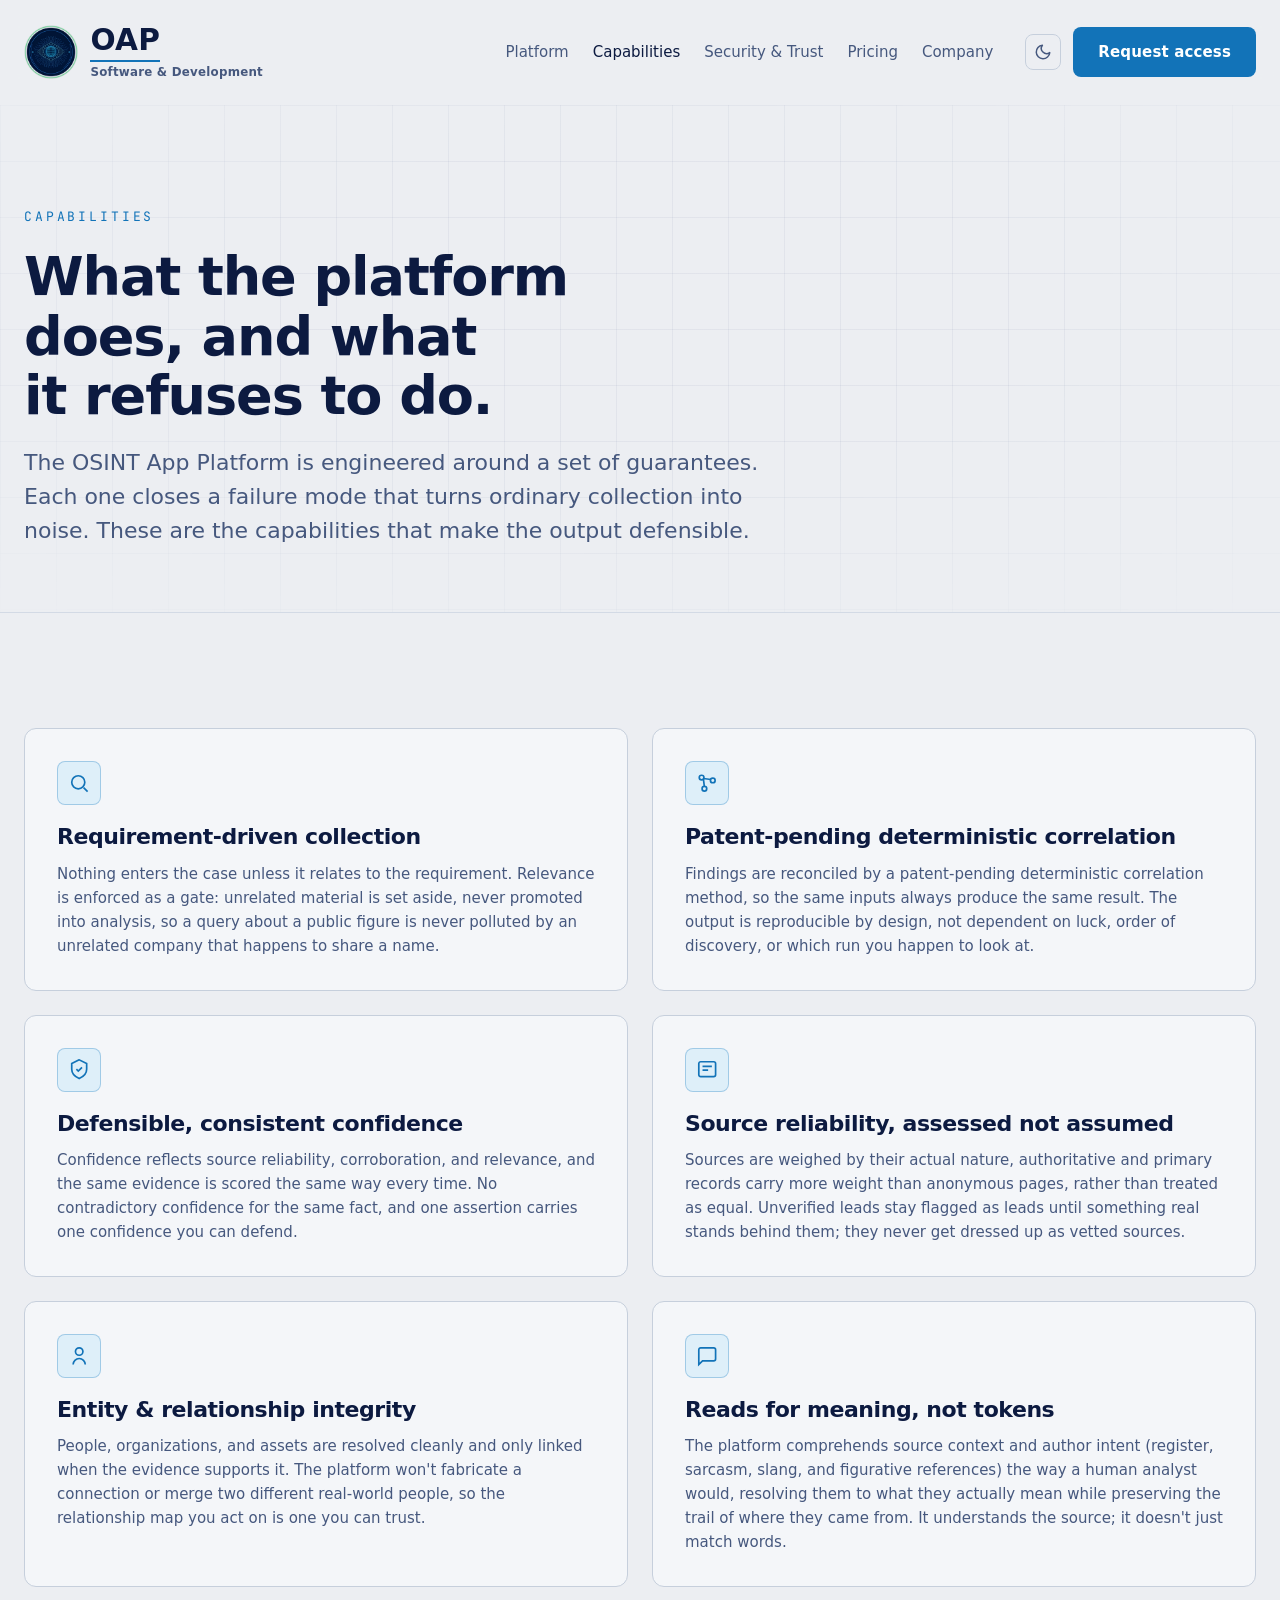
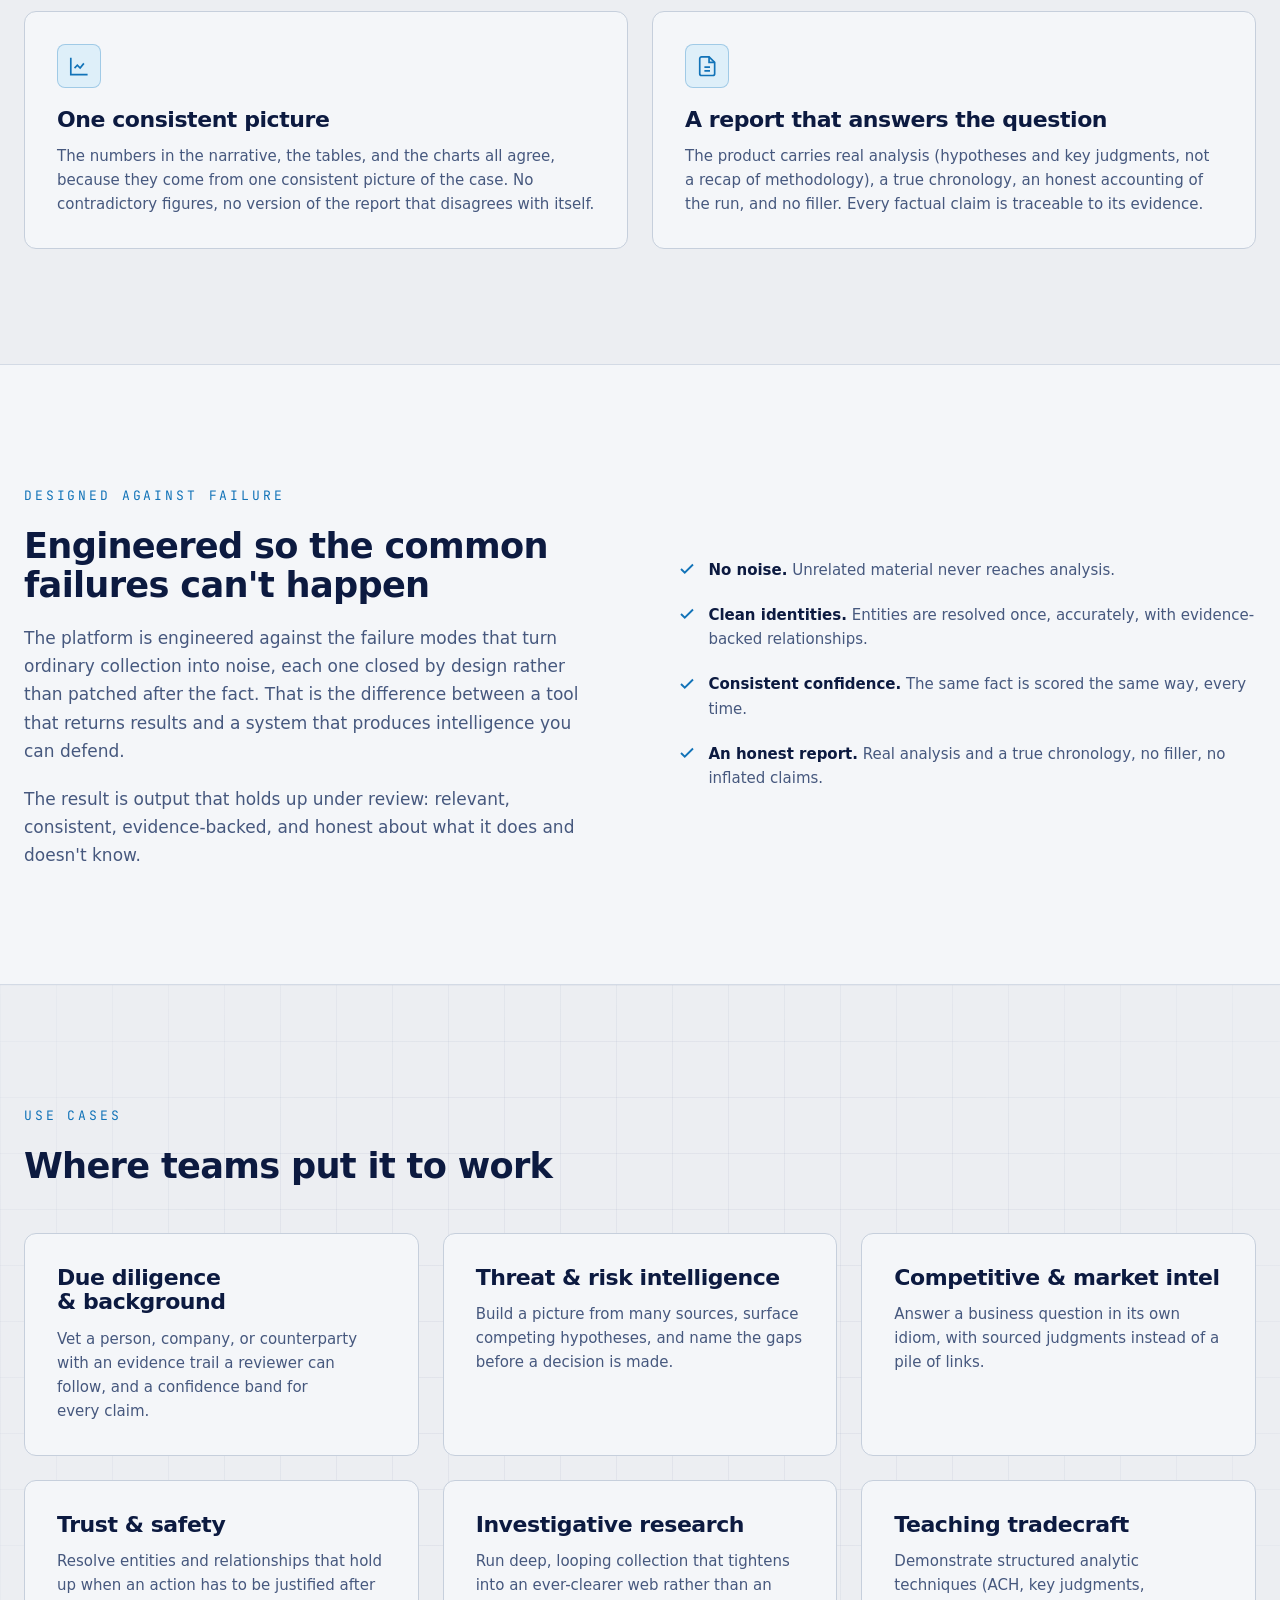
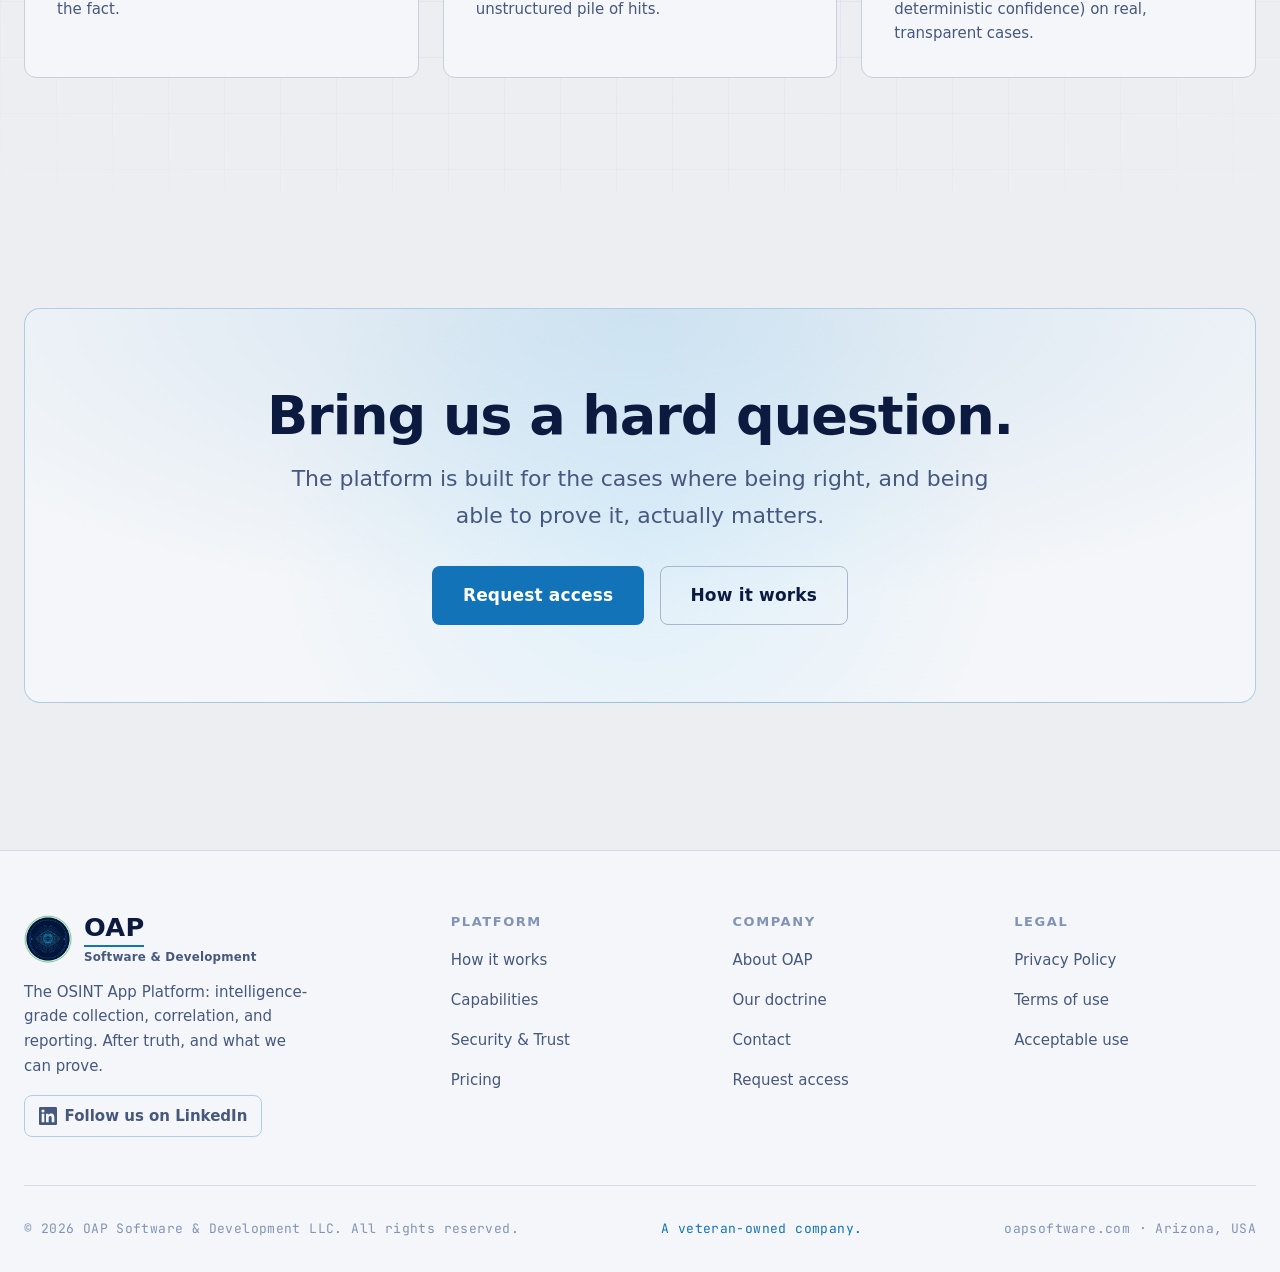
==== capabilities.html @ 19dcb727 "feat: release-updates email waitlist on homepage + LinkedIn footer link - Homepage 'Get release upda" ====
<!DOCTYPE html>
<html lang="en" data-theme="dark">
<head>
 <script>(function(){try{var t=localStorage.getItem('oap.theme');if(t!=='light'&&t!=='dark'){t=(window.matchMedia&&window.matchMedia('(prefers-color-scheme: light)').matches)?'light':'dark';}document.documentElement.setAttribute('data-theme',t);}catch(e){}})();</script>
 <meta charset="UTF-8" />
 <meta name="viewport" content="width=device-width, initial-scale=1.0" />
 <title>Capabilities | OAP Software & Development</title>
 <meta name="description" content="The OSINT App Platform's guarantees: requirement-driven collection, deterministic correlation and confidence, entity and relationship integrity, source comprehension, and an auditable report." />
 <meta property="og:title" content="Capabilities | OAP Software & Development" />
 <meta property="og:description" content="The OSINT App Platform's guarantees: requirement-driven collection, deterministic correlation and confidence, entity and relationship integrity, source comprehension, and an auditable report." />
 <link rel="preconnect" href="https://api.fontshare.com" />
 <link rel="preconnect" href="https://fonts.googleapis.com" />
 <link rel="preconnect" href="https://fonts.gstatic.com" crossorigin />
 <link href="https://api.fontshare.com/v2/css?f[]=cabinet-grotesk@500,700,800&f[]=satoshi@400,500,700&f[]=general-sans@500,600&display=swap" rel="stylesheet" />
 <link href="https://fonts.googleapis.com/css2?family=JetBrains+Mono:wght@400;500&display=swap" rel="stylesheet" />
 <meta property="og:image" content="assets/brand/oap-avatar.png" />
 <link rel="stylesheet" href="css/style.css" />
 <link rel="icon" href="favicon.ico" sizes="any" />
 <link rel="icon" type="image/png" sizes="32x32" href="assets/brand/favicon-32.png" />
 <link rel="icon" type="image/png" sizes="16x16" href="assets/brand/favicon-16.png" />
 <link rel="apple-touch-icon" sizes="180x180" href="assets/brand/favicon-180.png" />
</head>
<body>
 <header class="header">
 <div class="container">
 <nav class="nav" aria-label="Primary">
 <a href="index.html" class="nav__brand" aria-label="OAP Software and Development home">
 <img class="brand-emblem" src="assets/brand/oap-emblem-green.png" alt="OAP" width="120" height="120" />
 <span class="brand-wordmark">
 <span class="brand-name">OAP</span>
 <span class="brand-tag">Software &amp; Development</span>
 </span>
 </a>
 <div class="nav__links" id="nav-links">
 <a href="platform.html">Platform</a>
 <a href="capabilities.html" class="is-active">Capabilities</a>
 <a href="security.html">Security &amp; Trust</a>
 <a href="pricing.html">Pricing</a>
 <a href="company.html">Company</a>
 <a href="contact.html" class="btn btn--primary nav__cta-mobile" style="margin-top:1rem;">Request access</a>
 </div>
 <div class="nav__actions">
 <button class="theme-toggle" data-theme-toggle aria-label="Switch color theme"></button>
 <a href="contact.html" class="btn btn--primary nav__cta-desktop">Request access</a>
 <button class="nav__toggle" aria-label="Toggle menu" aria-expanded="false" aria-controls="nav-links">
 <svg width="20" height="20" viewBox="0 0 24 24" fill="none" stroke="currentColor" stroke-width="2"><line x1="3" y1="6" x2="21" y2="6"/><line x1="3" y1="12" x2="21" y2="12"/><line x1="3" y1="18" x2="21" y2="18"/></svg>
 </button>
 </div>
 </nav>
 </div>
 </header>
 <main>

 <section class="page-hero grid-bg">
 <div class="container">
 <span class="eyebrow">Capabilities</span>
 <h1>What the platform does, and what it refuses to do.</h1>
 <p>The OSINT App Platform is engineered around a set of guarantees. Each one closes a failure mode that turns ordinary collection into noise. These are the capabilities that make the output defensible.</p>
 </div>
 </section>

 <section class="section">
 <div class="container">
 <div class="grid grid--2">
 <div class="card reveal"><div class="card__icon"><svg viewBox="0 0 24 24" fill="none" stroke="currentColor" stroke-width="1.8"><circle cx="11" cy="11" r="7"/><path d="m21 21-4.3-4.3"/></svg></div><h3>Requirement-driven collection</h3><p>Nothing enters the case unless it relates to the requirement. Relevance is enforced as a gate: unrelated material is set aside, never promoted into analysis, so a query about a public figure is never polluted by an unrelated company that happens to share a name.</p></div>
 <div class="card reveal"><div class="card__icon"><svg viewBox="0 0 24 24" fill="none" stroke="currentColor" stroke-width="1.8"><circle cx="6" cy="6" r="2.5"/><circle cx="18" cy="9" r="2.5"/><circle cx="9" cy="18" r="2.5"/><path d="M8 7l8 1M8 8l1 8"/></svg></div><h3>Patent-pending deterministic correlation</h3><p>Findings are reconciled by a patent-pending deterministic correlation method, so the same inputs always produce the same result. The output is reproducible by design, not dependent on luck, order of discovery, or which run you happen to look at.</p></div>
 <div class="card reveal"><div class="card__icon"><svg viewBox="0 0 24 24" fill="none" stroke="currentColor" stroke-width="1.8"><path d="M12 2 4 6v6c0 5 3.5 8 8 10 4.5-2 8-5 8-10V6z"/><path d="m9 12 2 2 4-4"/></svg></div><h3>Defensible, consistent confidence</h3><p>Confidence reflects source reliability, corroboration, and relevance, and the same evidence is scored the same way every time. No contradictory confidence for the same fact, and one assertion carries one confidence you can defend.</p></div>
 <div class="card reveal"><div class="card__icon"><svg viewBox="0 0 24 24" fill="none" stroke="currentColor" stroke-width="1.8"><rect x="3" y="4" width="18" height="16" rx="2"/><path d="M7 9h10M7 13h6"/></svg></div><h3>Source reliability, assessed not assumed</h3><p>Sources are weighed by their actual nature, authoritative and primary records carry more weight than anonymous pages, rather than treated as equal. Unverified leads stay flagged as leads until something real stands behind them; they never get dressed up as vetted sources.</p></div>
 <div class="card reveal"><div class="card__icon"><svg viewBox="0 0 24 24" fill="none" stroke="currentColor" stroke-width="1.8"><circle cx="12" cy="7" r="4"/><path d="M5.5 21a6.5 6.5 0 0 1 13 0"/></svg></div><h3>Entity &amp; relationship integrity</h3><p>People, organizations, and assets are resolved cleanly and only linked when the evidence supports it. The platform won't fabricate a connection or merge two different real-world people, so the relationship map you act on is one you can trust.</p></div>
 <div class="card reveal"><div class="card__icon"><svg viewBox="0 0 24 24" fill="none" stroke="currentColor" stroke-width="1.8"><path d="M21 15a2 2 0 0 1-2 2H7l-4 4V5a2 2 0 0 1 2-2h14a2 2 0 0 1 2 2z"/></svg></div><h3>Reads for meaning, not tokens</h3><p>The platform comprehends source context and author intent (register, sarcasm, slang, and figurative references) the way a human analyst would, resolving them to what they actually mean while preserving the trail of where they came from. It understands the source; it doesn't just match words.</p></div>
 <div class="card reveal"><div class="card__icon"><svg viewBox="0 0 24 24" fill="none" stroke="currentColor" stroke-width="1.8"><path d="M3 3v18h18"/><path d="m7 14 3-3 3 3 4-5"/></svg></div><h3>One consistent picture</h3><p>The numbers in the narrative, the tables, and the charts all agree, because they come from one consistent picture of the case. No contradictory figures, no version of the report that disagrees with itself.</p></div>
 <div class="card reveal"><div class="card__icon"><svg viewBox="0 0 24 24" fill="none" stroke="currentColor" stroke-width="1.8"><path d="M14 2H6a2 2 0 0 0-2 2v16a2 2 0 0 0 2 2h12a2 2 0 0 0 2-2V8z"/><path d="M14 2v6h6M9 13h6M9 17h6"/></svg></div><h3>A report that answers the question</h3><p>The product carries real analysis (hypotheses and key judgments, not a recap of methodology), a true chronology, an honest accounting of the run, and no filler. Every factual claim is traceable to its evidence.</p></div>
 </div>
 </div>
 </section>

 <section class="section" style="background:var(--color-surface); border-block:1px solid var(--color-divider);">
 <div class="container">
 <div class="split">
 <div class="reveal">
 <span class="eyebrow">Designed against failure</span>
 <h2 class="section-title">Engineered so the common failures can't happen</h2>
 <p class="muted" style="margin-bottom:var(--space-5);">The platform is engineered against the failure modes that turn ordinary collection into noise, each one closed by design rather than patched after the fact. That is the difference between a tool that returns results and a system that produces intelligence you can defend.</p>
 <p class="muted">The result is output that holds up under review: relevant, consistent, evidence-backed, and honest about what it does and doesn't know.</p>
 </div>
 <div class="split__media reveal">
 <ul class="feature-list" style="gap:var(--space-5);">
 <li><svg class="ck" width="18" height="18" viewBox="0 0 24 24" fill="none" stroke="currentColor" stroke-width="2.5"><path d="M20 6 9 17l-5-5"/></svg><span><strong>No noise.</strong> Unrelated material never reaches analysis.</span></li>
 <li><svg class="ck" width="18" height="18" viewBox="0 0 24 24" fill="none" stroke="currentColor" stroke-width="2.5"><path d="M20 6 9 17l-5-5"/></svg><span><strong>Clean identities.</strong> Entities are resolved once, accurately, with evidence-backed relationships.</span></li>
 <li><svg class="ck" width="18" height="18" viewBox="0 0 24 24" fill="none" stroke="currentColor" stroke-width="2.5"><path d="M20 6 9 17l-5-5"/></svg><span><strong>Consistent confidence.</strong> The same fact is scored the same way, every time.</span></li>
 <li><svg class="ck" width="18" height="18" viewBox="0 0 24 24" fill="none" stroke="currentColor" stroke-width="2.5"><path d="M20 6 9 17l-5-5"/></svg><span><strong>An honest report.</strong> Real analysis and a true chronology, no filler, no inflated claims.</span></li>
 </ul>
 </div>
 </div>
 </div>
 </section>

 <section class="section grid-bg">
 <div class="container">
 <div style="max-width:50ch; margin-bottom:var(--space-12);">
 <span class="eyebrow">Use cases</span>
 <h2 class="section-title">Where teams put it to work</h2>
 </div>
 <div class="grid grid--3">
 <div class="card reveal"><h3>Due diligence &amp; background</h3><p>Vet a person, company, or counterparty with an evidence trail a reviewer can follow, and a confidence band for every claim.</p></div>
 <div class="card reveal"><h3>Threat &amp; risk intelligence</h3><p>Build a picture from many sources, surface competing hypotheses, and name the gaps before a decision is made.</p></div>
 <div class="card reveal"><h3>Competitive &amp; market intel</h3><p>Answer a business question in its own idiom, with sourced judgments instead of a pile of links.</p></div>
 <div class="card reveal"><h3>Trust &amp; safety</h3><p>Resolve entities and relationships that hold up when an action has to be justified after the fact.</p></div>
 <div class="card reveal"><h3>Investigative research</h3><p>Run deep, looping collection that tightens into an ever-clearer web rather than an unstructured pile of hits.</p></div>
 <div class="card reveal"><h3>Teaching tradecraft</h3><p>Demonstrate structured analytic techniques (ACH, key judgments, deterministic confidence) on real, transparent cases.</p></div>
 </div>
 </div>
 </section>

 <section class="section">
 <div class="container">
 <div class="cta-band reveal">
 <h2>Bring us a hard question.</h2>
 <p>The platform is built for the cases where being right, and being able to prove it, actually matters.</p>
 <div class="hero__actions"><a href="contact.html" class="btn btn--primary btn--lg">Request access</a><a href="platform.html" class="btn btn--ghost btn--lg">How it works</a></div>
 </div>
 </div>
 </section>

 </main>
 <footer class="footer">
 <div class="container">
 <div class="footer__grid">
 <div class="footer__brand">
 <a href="index.html" class="nav__brand">
 <img class="brand-emblem" src="assets/brand/oap-emblem-green.png" alt="OAP" width="120" height="120" />
 <span class="brand-wordmark">
 <span class="brand-name">OAP</span>
 <span class="brand-tag">Software &amp; Development</span>
 </span>
 </a>
 <p>The OSINT App Platform: intelligence-grade collection, correlation, and reporting. After truth, and what we can prove.</p>
 <a class="footer__social" href="https://www.linkedin.com/company/oapsoftware/" target="_blank" rel="noopener" aria-label="Follow OAP Software & Development on LinkedIn"><svg width="18" height="18" viewBox="0 0 24 24" fill="currentColor" aria-hidden="true"><path d="M20.45 20.45h-3.56v-5.57c0-1.33-.02-3.04-1.85-3.04-1.85 0-2.13 1.45-2.13 2.94v5.67H9.35V9h3.42v1.56h.05c.48-.9 1.64-1.85 3.37-1.85 3.6 0 4.27 2.37 4.27 5.45v6.29zM5.34 7.43a2.06 2.06 0 1 1 0-4.13 2.06 2.06 0 0 1 0 4.13zM7.12 20.45H3.55V9h3.57v11.45zM22.22 0H1.77C.79 0 0 .77 0 1.73v20.54C0 23.23.79 24 1.77 24h20.45c.98 0 1.78-.77 1.78-1.73V1.73C24 .77 23.2 0 22.22 0z"/></svg><span>Follow us on LinkedIn</span></a>
 </div>
 <div><h4>Platform</h4><ul role="list"><li><a href="platform.html">How it works</a></li><li><a href="capabilities.html">Capabilities</a></li><li><a href="security.html">Security &amp; Trust</a></li><li><a href="pricing.html">Pricing</a></li></ul></div>
 <div><h4>Company</h4><ul role="list"><li><a href="company.html">About OAP</a></li><li><a href="company.html#doctrine">Our doctrine</a></li><li><a href="contact.html">Contact</a></li><li><a href="contact.html">Request access</a></li></ul></div>
 <div><h4>Legal</h4><ul role="list"><li><a href="privacy.html">Privacy Policy</a></li><li><a href="terms.html">Terms of use</a></li><li><a href="legal.html#acceptable-use">Acceptable use</a></li></ul></div>
 </div>
 <div class="footer__bottom">
 <span>© 2026 OAP Software &amp; Development LLC. All rights reserved.</span>
 <span style="color:var(--color-primary);">A veteran-owned company.</span>
 <span>oapsoftware.com · Arizona, USA</span>
 </div>
 </div>
 </footer>

 <script src="js/main.js"></script>
</body>
</html>
---- css/style.css ----
/* ============================================================
   OAP Software & Development LLC, Design System
   Intelligence-grade: deep navy #0C1A40, cyan accent #5AC8FF
   ============================================================ */

/* ---------- Type scale ---------- */
:root {
  --text-xs: clamp(0.75rem, 0.7rem + 0.25vw, 0.8125rem);
  --text-sm: clamp(0.875rem, 0.82rem + 0.25vw, 0.9375rem);
  --text-base: clamp(1rem, 0.96rem + 0.2vw, 1.0625rem);
  --text-lg: clamp(1.125rem, 1rem + 0.6vw, 1.375rem);
  --text-xl: clamp(1.5rem, 1.2rem + 1.25vw, 2.25rem);
  --text-2xl: clamp(2rem, 1.3rem + 2.6vw, 3.5rem);
  --text-3xl: clamp(2.5rem, 1.2rem + 4vw, 4.75rem);

  /* Spacing */
  --space-1: 0.25rem; --space-2: 0.5rem; --space-3: 0.75rem;
  --space-4: 1rem; --space-5: 1.25rem; --space-6: 1.5rem;
  --space-8: 2rem; --space-10: 2.5rem; --space-12: 3rem;
  --space-16: 4rem; --space-20: 5rem; --space-24: 6rem; --space-32: 8rem;

  --radius-sm: 0.375rem; --radius-md: 0.5rem; --radius-lg: 0.75rem;
  --radius-xl: 1rem; --radius-full: 9999px;

  --transition-interactive: 200ms cubic-bezier(0.16, 1, 0.3, 1);

  --content-narrow: 680px;
  --content-default: 1040px;
  --content-wide: 1280px;

  --font-display: 'Cabinet Grotesk', 'General Sans', system-ui, sans-serif;
  --font-body: 'Satoshi', 'Inter', system-ui, sans-serif;
  --font-mono: 'JetBrains Mono', ui-monospace, monospace;
}

/* ---------- Dark (default for an intelligence product) ---------- */
/* OAP brand: accent #5AC8FF (electric cyan), deep navy #0C1A40 */
:root,
[data-theme='dark'] {
  --color-bg: #0a142e;
  --color-surface: #0c1a40;
  --color-surface-2: #102350;
  --color-surface-offset: #14285c;
  --color-divider: #1c3266;
  --color-border: #243d72;
  --color-border-strong: #34518f;

  --color-text: #eaf1fb;
  --color-text-muted: #9db0d0;
  --color-text-faint: #607299;
  --color-text-inverse: #0a142e;

  --color-primary: #5ac8ff;          /* electric cyan (brand) */
  --color-primary-hover: #84d8ff;
  --color-primary-active: #36a8e6;
  --color-primary-soft: rgba(90, 200, 255, 0.13);
  --color-primary-border: rgba(90, 200, 255, 0.38);

  --color-accent-2: #4a9eff;         /* signal blue, data-viz */
  --color-success: #4ade80;
  --color-warning: #f5a623;

  --shadow-sm: 0 1px 2px rgba(0,0,0,0.45);
  --shadow-md: 0 8px 24px rgba(2,8,24,0.5);
  --shadow-lg: 0 24px 60px rgba(2,8,24,0.6);
  --shadow-glow: 0 0 0 1px var(--color-primary-border), 0 0 40px rgba(90,200,255,0.14);

  --grid-line: rgba(120, 160, 220, 0.06);
}

/* ---------- Light mode ---------- */
/* On light surfaces the bright cyan is reserved for fills/glows; a deeper
   ocean-blue primary carries text/links so contrast stays accessible (AA). */
[data-theme='light'] {
  /* Soft light-grey palette (no harsh pure white). Page sits on a calm grey;
     cards/surfaces are a touch lighter so they still read as raised. */
  --color-bg: #eceef2;
  --color-surface: #f4f6f9;
  --color-surface-2: #e6eaf0;
  --color-surface-offset: #dfe4ec;
  --color-divider: #d3dae5;
  --color-border: #c6cfdc;
  --color-border-strong: #aab6c9;

  --color-text: #0c1a40;
  --color-text-muted: #46587e;
  --color-text-faint: #8294b5;
  --color-text-inverse: #ffffff;

  --color-primary: #1273b8;          /* accessible deep cyan-blue for text/CTA */
  --color-primary-hover: #0e5e98;
  --color-primary-active: #0b4d7e;
  --color-primary-soft: rgba(90, 200, 255, 0.14);
  --color-primary-border: rgba(18, 115, 184, 0.30);

  --color-accent-2: #1f6fd6;
  --color-success: #1f9d54;
  --color-warning: #c47710;

  --shadow-sm: 0 1px 2px rgba(12,26,64,0.06);
  --shadow-md: 0 8px 24px rgba(12,26,64,0.10);
  --shadow-lg: 0 24px 60px rgba(12,26,64,0.14);
  --shadow-glow: 0 0 0 1px var(--color-primary-border), 0 0 30px rgba(90,200,255,0.18);

  --grid-line: rgba(20, 50, 110, 0.05);
}

/* ============================================================
   Base
   ============================================================ */
*, *::before, *::after { box-sizing: border-box; margin: 0; padding: 0; }

html {
  -webkit-font-smoothing: antialiased;
  -moz-osx-font-smoothing: grayscale;
  text-rendering: optimizeLegibility;
  scroll-behavior: smooth;
  scroll-padding-top: 7.5rem;
}

body {
  min-height: 100dvh;
  line-height: 1.65;
  font-family: var(--font-body);
  font-size: var(--text-base);
  color: var(--color-text);
  background-color: var(--color-bg);
  overflow-x: hidden;
}

img, picture, video, svg { display: block; max-width: 100%; height: auto; }
ul[role='list'], ol[role='list'] { list-style: none; }
input, button, textarea, select { font: inherit; color: inherit; }

h1, h2, h3, h4, h5, h6 {
  font-family: var(--font-display);
  text-wrap: balance;
  line-height: 1.1;
  letter-spacing: -0.02em;
  font-weight: 700;
}
p { text-wrap: pretty; }

a { color: inherit; text-decoration: none; }

::selection { background: var(--color-primary-soft); color: var(--color-primary-hover); }

:focus-visible {
  outline: 2px solid var(--color-primary);
  outline-offset: 3px;
  border-radius: var(--radius-sm);
}

button { cursor: pointer; background: none; border: none; }
table { border-collapse: collapse; width: 100%; }

a, button, [role='button'], input, textarea, select {
  transition: color var(--transition-interactive),
              background var(--transition-interactive),
              border-color var(--transition-interactive),
              box-shadow var(--transition-interactive),
              transform var(--transition-interactive);
}

@media (prefers-reduced-motion: reduce) {
  *, *::before, *::after {
    animation-duration: 0.01ms !important;
    transition-duration: 0.01ms !important;
    scroll-behavior: auto !important;
  }
}

.sr-only {
  position: absolute; width: 1px; height: 1px; padding: 0; margin: -1px;
  overflow: hidden; clip: rect(0,0,0,0); white-space: nowrap; border-width: 0;
}

/* ============================================================
   Layout primitives
   ============================================================ */
.container { width: 100%; max-width: var(--content-wide); margin-inline: auto; padding-inline: var(--space-6); }
.container--default { max-width: var(--content-default); }
.container--narrow { max-width: var(--content-narrow); }

.section { padding-block: clamp(var(--space-16), 9vw, var(--space-32)); position: relative; }
.section--tight { padding-block: clamp(var(--space-12), 6vw, var(--space-20)); }

.eyebrow {
  font-family: var(--font-mono);
  font-size: var(--text-xs);
  letter-spacing: 0.22em;
  text-transform: uppercase;
  color: var(--color-primary);
  display: inline-flex;
  align-items: center;
  gap: var(--space-2);
  margin-bottom: var(--space-5);
}
/* (removed the leading accent line before eyebrow labels per request) */

.section-title { font-size: var(--text-xl); margin-bottom: var(--space-5); max-width: 22ch; }
.section-lead { font-size: var(--text-lg); color: var(--color-text-muted); max-width: 60ch; font-family: var(--font-body); font-weight: 400; line-height: 1.55; }

.lead { font-size: var(--text-lg); color: var(--color-text-muted); line-height: 1.6; }
.muted { color: var(--color-text-muted); }

/* ---------- Buttons ---------- */
.btn {
  display: inline-flex; align-items: center; justify-content: center; gap: var(--space-2);
  font-family: var(--font-body); font-size: var(--text-sm); font-weight: 600;
  padding: 0.75rem 1.5rem; border-radius: var(--radius-md);
  border: 1px solid transparent; white-space: nowrap; letter-spacing: 0.01em;
}
.btn svg { width: 1.05em; height: 1.05em; }
.btn--primary { background: var(--color-primary); color: var(--color-text-inverse); }
.btn--primary:hover { background: var(--color-primary-hover); transform: translateY(-1px); box-shadow: 0 6px 20px rgba(47,212,200,0.25); }
.btn--ghost { background: transparent; color: var(--color-text); border-color: var(--color-border-strong); }
.btn--ghost:hover { border-color: var(--color-primary); color: var(--color-primary); }
.btn--lg { padding: 0.9rem 1.85rem; font-size: var(--text-base); }

/* ---------- Tags / chips ---------- */
.chip {
  display: inline-flex; align-items: center; gap: var(--space-2);
  font-family: var(--font-mono); font-size: var(--text-xs); letter-spacing: 0.04em;
  padding: 0.3rem 0.7rem; border-radius: var(--radius-full);
  background: var(--color-primary-soft); color: var(--color-primary);
  border: 1px solid var(--color-primary-border);
}

/* ============================================================
   Header / Nav
   ============================================================ */
.header {
  position: sticky; top: 0; z-index: 100;
  background: color-mix(in srgb, var(--color-bg) 82%, transparent);
  backdrop-filter: blur(14px); -webkit-backdrop-filter: blur(14px);
  border-bottom: 1px solid transparent;
  transition: border-color var(--transition-interactive), background var(--transition-interactive);
}
.header--scrolled { border-bottom-color: var(--color-divider); }
.nav { display: flex; align-items: center; gap: var(--space-8); height: 6.5rem; }
.nav__brand { display: inline-flex; align-items: center; gap: var(--space-3); }
/* Emblem-only mark (with subtle green ring) + live theme-aware wordmark */
.nav__brand .brand-emblem { height: 3.4rem; width: 3.4rem; display: block; flex-shrink: 0; }
.nav__brand .brand-wordmark { display: flex; flex-direction: column; line-height: 1; }
.nav__brand .brand-name {
  font-family: var(--font-display); font-weight: 800; font-size: 1.85rem; letter-spacing: 0.01em;
  color: var(--color-text); line-height: 1;
  padding-bottom: 0.28rem; border-bottom: 2px solid var(--color-primary); width: max-content;
}
.nav__brand .brand-tag {
  font-family: var(--font-body); font-weight: 600; font-size: 0.74rem; letter-spacing: 0.02em;
  color: var(--color-text-muted); margin-top: 0.3rem;
}
@media (max-width: 600px) {
  .nav__brand .brand-emblem { height: 2.8rem; width: 2.8rem; }
  .nav__brand .brand-name { font-size: 1.5rem; }
  .nav__brand .brand-tag { font-size: 0.68rem; }
}
.nav__links { display: flex; align-items: center; gap: var(--space-6); margin-left: auto; }
.nav__links a { font-size: var(--text-sm); color: var(--color-text-muted); font-weight: 500; }
.nav__links a:hover, .nav__links a.is-active { color: var(--color-text); }
.nav__actions { display: flex; align-items: center; gap: var(--space-3); }
.theme-toggle {
  width: 2.25rem; height: 2.25rem; display: inline-flex; align-items: center; justify-content: center;
  border-radius: var(--radius-md); border: 1px solid var(--color-border); color: var(--color-text-muted);
}
.theme-toggle:hover { color: var(--color-primary); border-color: var(--color-primary); }
.nav__toggle { display: none; width: 2.25rem; height: 2.25rem; align-items: center; justify-content: center; border-radius: var(--radius-md); border: 1px solid var(--color-border); color: var(--color-text); }
.nav__cta-mobile { display: none; } /* shown only inside mobile menu */

@media (max-width: 900px) {
  .nav__links { display: none; position: absolute; top: 6.5rem; left: 0; right: 0;
    flex-direction: column; align-items: flex-start; gap: 0; margin: 0;
    background: var(--color-surface); border-bottom: 1px solid var(--color-divider); padding: var(--space-4) var(--space-6); }
  .nav__links.is-open { display: flex; }
  .nav__links a { padding: var(--space-3) 0; width: 100%; border-bottom: 1px solid var(--color-divider); font-size: var(--text-base); }
  .nav__toggle { display: inline-flex; }
  .nav__cta-desktop { display: none; }
  .nav__cta-mobile { display: inline-flex; }
}

/* ============================================================
   Hero
   ============================================================ */
.hero { position: relative; overflow: hidden; padding-block: clamp(var(--space-20), 12vw, var(--space-32)); }
.hero__bg { position: absolute; inset: 0; z-index: 0; }
.hero__bg img { width: 100%; height: 100%; object-fit: cover; opacity: 0.85; }
.hero__bg::after { content: ''; position: absolute; inset: 0;
  background: linear-gradient(100deg, var(--color-bg) 22%, color-mix(in srgb, var(--color-bg) 55%, transparent) 55%, transparent 100%); }
[data-theme='light'] .hero__bg img { opacity: 0.16; }
[data-theme='light'] .hero__bg::after { background: linear-gradient(100deg, var(--color-bg) 30%, color-mix(in srgb, var(--color-bg) 70%, transparent) 60%, transparent 100%); }
.hero__inner { position: relative; z-index: 1; max-width: 760px; }
.hero h1 { font-size: var(--text-3xl); margin-bottom: var(--space-6); }
.hero h1 .accent { color: var(--color-primary); }
.hero__lead { font-size: var(--text-lg); color: var(--color-text-muted); max-width: 56ch; margin-bottom: var(--space-8); line-height: 1.55; }
.hero__actions { display: flex; flex-wrap: wrap; gap: var(--space-4); margin-bottom: var(--space-10); }
.hero__meta { display: flex; flex-wrap: wrap; gap: var(--space-6); font-family: var(--font-mono); font-size: var(--text-xs); color: var(--color-text-faint); letter-spacing: 0.04em; }
.hero__meta span { display: inline-flex; align-items: center; gap: var(--space-2); }
.hero__meta span::before { content: ''; width: 6px; height: 6px; border-radius: 50%; background: var(--color-primary); }

/* ============================================================
   Grid background utility
   ============================================================ */
.grid-bg { position: relative; }
.grid-bg::before {
  content: ''; position: absolute; inset: 0; z-index: 0; pointer-events: none;
  background-image: linear-gradient(var(--grid-line) 1px, transparent 1px),
                    linear-gradient(90deg, var(--grid-line) 1px, transparent 1px);
  background-size: 56px 56px;
  mask-image: radial-gradient(ellipse 80% 80% at 50% 40%, #000 40%, transparent 100%);
}
.grid-bg > * { position: relative; z-index: 1; }

/* ============================================================
   Cards
   ============================================================ */
.card {
  background: var(--color-surface); border: 1px solid var(--color-border);
  border-radius: var(--radius-lg); padding: var(--space-8);
  transition: border-color var(--transition-interactive), transform var(--transition-interactive), box-shadow var(--transition-interactive);
}
.card:hover { border-color: var(--color-border-strong); transform: translateY(-3px); box-shadow: var(--shadow-md); }
.card__icon {
  width: 2.75rem; height: 2.75rem; display: inline-flex; align-items: center; justify-content: center;
  border-radius: var(--radius-md); background: var(--color-primary-soft); color: var(--color-primary);
  border: 1px solid var(--color-primary-border); margin-bottom: var(--space-5);
}
.card__icon svg { width: 1.4rem; height: 1.4rem; }
.card h3 { font-size: var(--text-lg); margin-bottom: var(--space-3); }
.card p { color: var(--color-text-muted); font-size: var(--text-sm); line-height: 1.6; }

.grid { display: grid; gap: var(--space-6); }
.grid--2 { grid-template-columns: repeat(2, 1fr); }
.grid--3 { grid-template-columns: repeat(3, 1fr); }
.grid--4 { grid-template-columns: repeat(4, 1fr); }
@media (max-width: 980px) { .grid--3, .grid--4 { grid-template-columns: repeat(2, 1fr); } }
@media (max-width: 640px) { .grid--2, .grid--3, .grid--4 { grid-template-columns: 1fr; } }

/* ---------- Split feature ---------- */
.split { display: grid; grid-template-columns: 1fr 1fr; gap: clamp(var(--space-8), 6vw, var(--space-20)); align-items: center; }
.split--reverse .split__media { order: -1; }
@media (max-width: 860px) { .split { grid-template-columns: 1fr; } .split--reverse .split__media { order: 0; } }
.split__media img { border-radius: var(--radius-lg); border: 1px solid var(--color-border); width: 100%; }

/* ---------- Stats ---------- */
.stats { display: grid; grid-template-columns: repeat(4, 1fr); gap: var(--space-6); }
@media (max-width: 760px) { .stats { grid-template-columns: repeat(2, 1fr); } }
.stat { padding: var(--space-6) 0; border-top: 1px solid var(--color-border); }
.stat__num { font-family: var(--font-display); font-size: var(--text-xl); font-weight: 700; color: var(--color-primary); line-height: 1; margin-bottom: var(--space-2); }
.stat__label { font-size: var(--text-sm); color: var(--color-text-muted); }

/* ---------- Pipeline / steps ---------- */
.pipeline { display: grid; gap: var(--space-5); counter-reset: step; }
.step {
  display: grid; grid-template-columns: auto 1fr; gap: var(--space-6); align-items: start;
  padding: var(--space-6) var(--space-8); background: var(--color-surface);
  border: 1px solid var(--color-border); border-radius: var(--radius-lg); position: relative;
}
.step__num {
  font-family: var(--font-mono); font-size: var(--text-sm); font-weight: 600;
  width: 2.5rem; height: 2.5rem; display: inline-flex; align-items: center; justify-content: center;
  border-radius: var(--radius-md); background: var(--color-primary-soft); color: var(--color-primary);
  border: 1px solid var(--color-primary-border);
}
.step h3 { font-size: var(--text-lg); margin-bottom: var(--space-2); }
.step p { color: var(--color-text-muted); font-size: var(--text-sm); }
.step__tag { font-family: var(--font-mono); font-size: var(--text-xs); color: var(--color-text-faint); letter-spacing: 0.06em; text-transform: uppercase; margin-top: var(--space-3); display: block; }

/* ---------- Principle list ---------- */
.principle { display: grid; grid-template-columns: auto 1fr; gap: var(--space-5); padding-block: var(--space-6); border-top: 1px solid var(--color-border); }
.principle__idx { font-family: var(--font-mono); color: var(--color-primary); font-size: var(--text-sm); padding-top: 0.2rem; }
.principle h3 { font-size: var(--text-lg); margin-bottom: var(--space-2); }
.principle p { color: var(--color-text-muted); font-size: var(--text-sm); }

/* ---------- Feature list (checks) ---------- */
.feature-list { display: grid; gap: var(--space-4); }
.feature-list li { display: grid; grid-template-columns: auto 1fr; gap: var(--space-3); align-items: start; font-size: var(--text-sm); color: var(--color-text-muted); }
.feature-list .ck { color: var(--color-primary); flex-shrink: 0; margin-top: 0.15rem; }
.feature-list strong { color: var(--color-text); font-weight: 600; }

/* ---------- Pricing ---------- */
.price-grid { display: grid; grid-template-columns: repeat(3, 1fr); gap: var(--space-6); align-items: stretch; }
@media (max-width: 960px) { .price-grid { grid-template-columns: 1fr; max-width: 480px; margin-inline: auto; } }
.price-card { display: flex; flex-direction: column; background: var(--color-surface); border: 1px solid var(--color-border); border-radius: var(--radius-lg); padding: var(--space-8); }
.price-card--featured { border-color: var(--color-primary); box-shadow: var(--shadow-glow); position: relative; }
.price-card--featured::before { content: 'Most popular'; position: absolute; top: -0.7rem; left: var(--space-8); font-family: var(--font-mono); font-size: var(--text-xs); letter-spacing: 0.08em; text-transform: uppercase; background: var(--color-primary); color: var(--color-text-inverse); padding: 0.2rem 0.7rem; border-radius: var(--radius-full); }
.price-card h3 { font-size: var(--text-lg); margin-bottom: var(--space-2); }
.price-card .price { font-family: var(--font-display); font-size: var(--text-2xl); font-weight: 700; line-height: 1; margin-block: var(--space-4) var(--space-1); }
.price-card .price span { font-size: var(--text-sm); color: var(--color-text-faint); font-family: var(--font-body); font-weight: 500; }
.price-card .price-desc { color: var(--color-text-muted); font-size: var(--text-sm); margin-bottom: var(--space-6); min-height: 2.6em; }
.price-card .feature-list { margin-bottom: var(--space-8); flex: 1; }
.price-card .btn { width: 100%; }

/* ============================================================
   CTA band
   ============================================================ */
.cta-band { position: relative; overflow: hidden; border-radius: var(--radius-xl); padding: clamp(var(--space-12), 6vw, var(--space-20)); text-align: center; border: 1px solid var(--color-primary-border); background:
    radial-gradient(120% 140% at 50% 0%, color-mix(in srgb, var(--color-primary) 14%, var(--color-surface)) 0%, var(--color-surface) 55%); }
/* subtle accent glow instead of an invisible faded photo */
.cta-band::after { content: ''; position: absolute; left: 50%; top: -40%; width: 60%; aspect-ratio: 1; transform: translateX(-50%);
  background: radial-gradient(circle, var(--color-primary-soft) 0%, transparent 70%); pointer-events: none; z-index: 0; }
.cta-band__bg { display: none; } /* legacy faded-image layer removed */
.cta-band > * { position: relative; z-index: 1; }
.cta-band .eyebrow { justify-content: center; }
.cta-band h2 { font-size: var(--text-2xl); margin-bottom: var(--space-4); }
.cta-band p { color: var(--color-text-muted); font-size: var(--text-lg); max-width: 52ch; margin: 0 auto var(--space-8); }
.cta-band .hero__actions { justify-content: center; margin-bottom: 0; }

/* ============================================================
   Footer
   ============================================================ */
.footer { border-top: 1px solid var(--color-divider); background: var(--color-surface); padding-block: var(--space-16) var(--space-8); margin-top: var(--space-8); }
.footer__grid { display: grid; grid-template-columns: 1.6fr repeat(3, 1fr); gap: var(--space-10); margin-bottom: var(--space-12); }
@media (max-width: 820px) { .footer__grid { grid-template-columns: 1fr 1fr; } }
@media (max-width: 520px) { .footer__grid { grid-template-columns: 1fr; } }
.footer__brand .nav__brand { margin-bottom: var(--space-4); }
.footer__brand .brand-emblem { height: 3rem; width: 3rem; }
.footer__brand .brand-name { font-size: 1.6rem; }
.footer__brand p { color: var(--color-text-muted); font-size: var(--text-sm); max-width: 34ch; }
.footer__social { display: inline-flex; align-items: center; gap: 0.5rem; margin-top: var(--space-4); padding: 0.5rem 0.85rem; border: 1px solid var(--color-primary-border); border-radius: 8px; color: var(--color-text-muted); font-size: var(--text-sm); font-weight: 600; transition: color 0.15s ease, border-color 0.15s ease, background 0.15s ease; }
.footer__social:hover { color: var(--color-primary); border-color: var(--color-primary); background: var(--color-primary-soft); }
.footer__social svg { flex-shrink: 0; }
.footer h4 { font-family: var(--font-body); font-size: var(--text-xs); letter-spacing: 0.12em; text-transform: uppercase; color: var(--color-text-faint); margin-bottom: var(--space-4); }
.footer ul { display: grid; gap: var(--space-3); }
.footer a { font-size: var(--text-sm); color: var(--color-text-muted); }
.footer a:hover { color: var(--color-primary); }
.footer__bottom { display: flex; flex-wrap: wrap; justify-content: space-between; gap: var(--space-4); padding-top: var(--space-8); border-top: 1px solid var(--color-divider); font-size: var(--text-xs); color: var(--color-text-faint); font-family: var(--font-mono); letter-spacing: 0.03em; }

/* ---------- Page hero (interior) ---------- */
.page-hero { padding-block: clamp(var(--space-16), 10vw, var(--space-24)) clamp(var(--space-10), 6vw, var(--space-16)); border-bottom: 1px solid var(--color-divider); position: relative; }
.page-hero h1 { font-size: var(--text-2xl); margin-bottom: var(--space-5); max-width: 18ch; }
.page-hero p { font-size: var(--text-lg); color: var(--color-text-muted); max-width: 56ch; line-height: 1.55; }

/* ---------- Prose ---------- */
.prose p { color: var(--color-text-muted); margin-bottom: var(--space-5); max-width: 68ch; }
.prose h2 { font-size: var(--text-xl); margin-block: var(--space-12) var(--space-5); }
.prose h3 { font-size: var(--text-lg); margin-block: var(--space-8) var(--space-3); }
.prose strong { color: var(--color-text); }

/* ---------- Callout ---------- */
.callout { border-left: 3px solid var(--color-primary); background: var(--color-primary-soft); padding: var(--space-6) var(--space-8); border-radius: var(--radius-md); }
.callout p { color: var(--color-text); margin: 0; }

/* ---------- Reveal animation ---------- */
.reveal { opacity: 0; transform: translateY(20px); transition: opacity 0.7s cubic-bezier(0.16,1,0.3,1), transform 0.7s cubic-bezier(0.16,1,0.3,1); }
.reveal.is-visible { opacity: 1; transform: none; }

/* ---------- Form ---------- */
.form-grid { display: grid; gap: var(--space-5); }
.field { display: grid; gap: var(--space-2); }
.field label { font-size: var(--text-sm); font-weight: 600; }
.field input, .field textarea, .field select {
  background: var(--color-bg); border: 1px solid var(--color-border); border-radius: var(--radius-md);
  padding: 0.7rem 0.9rem; font-size: var(--text-sm); color: var(--color-text);
}
.field input:focus, .field textarea:focus, .field select:focus { outline: none; border-color: var(--color-primary); box-shadow: 0 0 0 3px var(--color-primary-soft); }
.field--row { display: grid; grid-template-columns: 1fr 1fr; gap: var(--space-5); }
@media (max-width: 560px) { .field--row { grid-template-columns: 1fr; } }
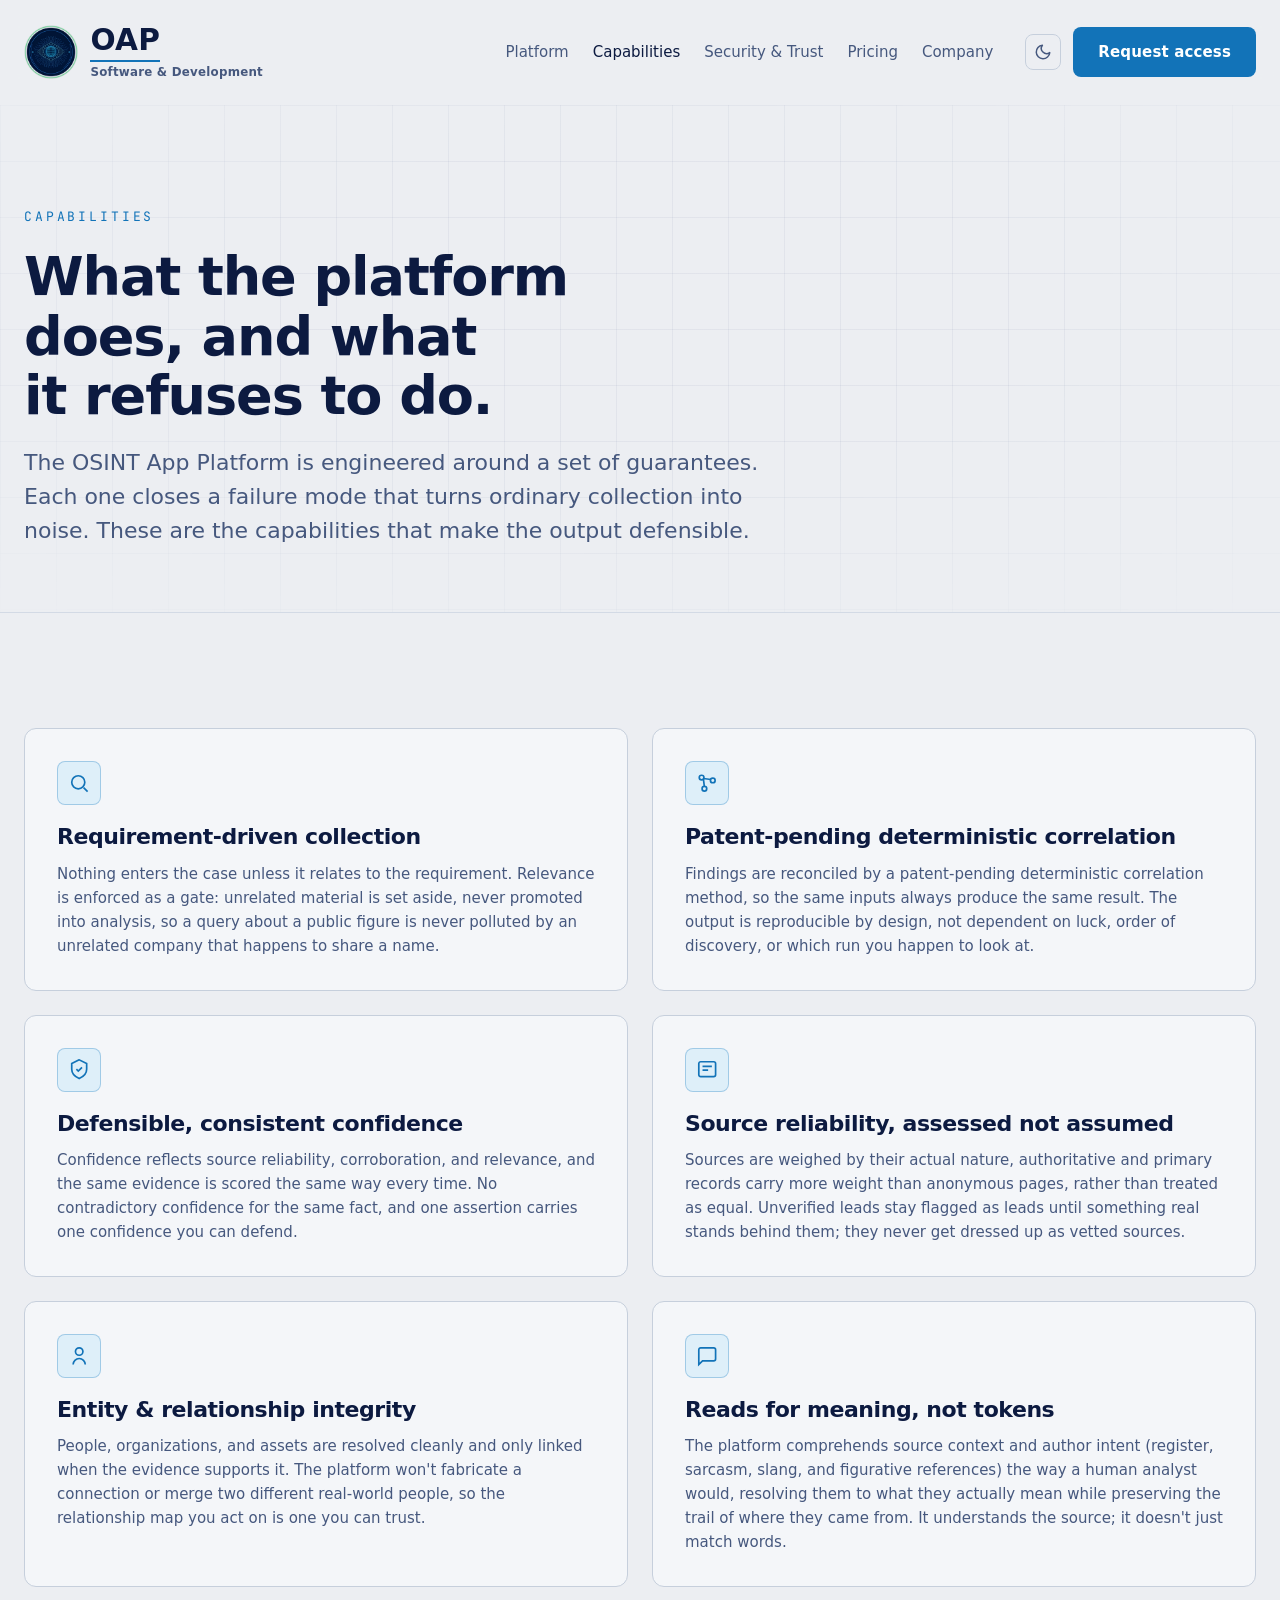
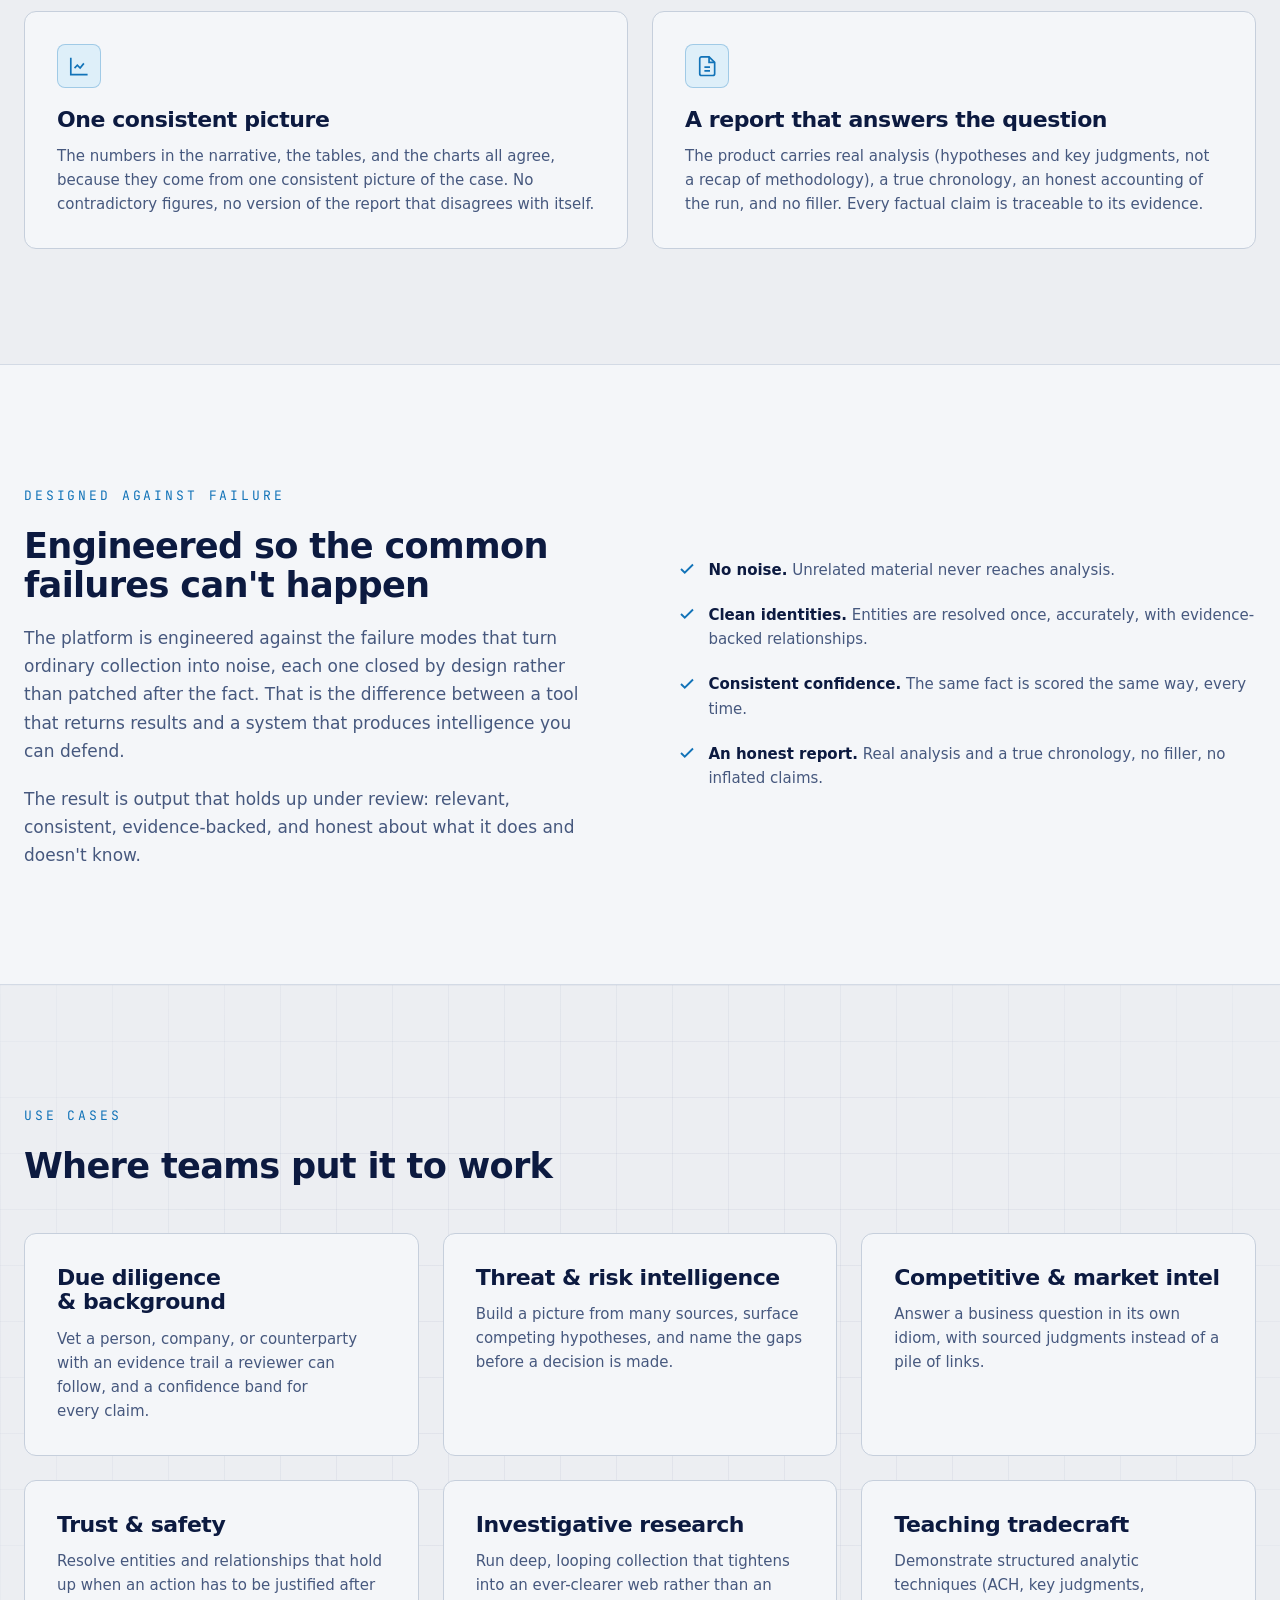
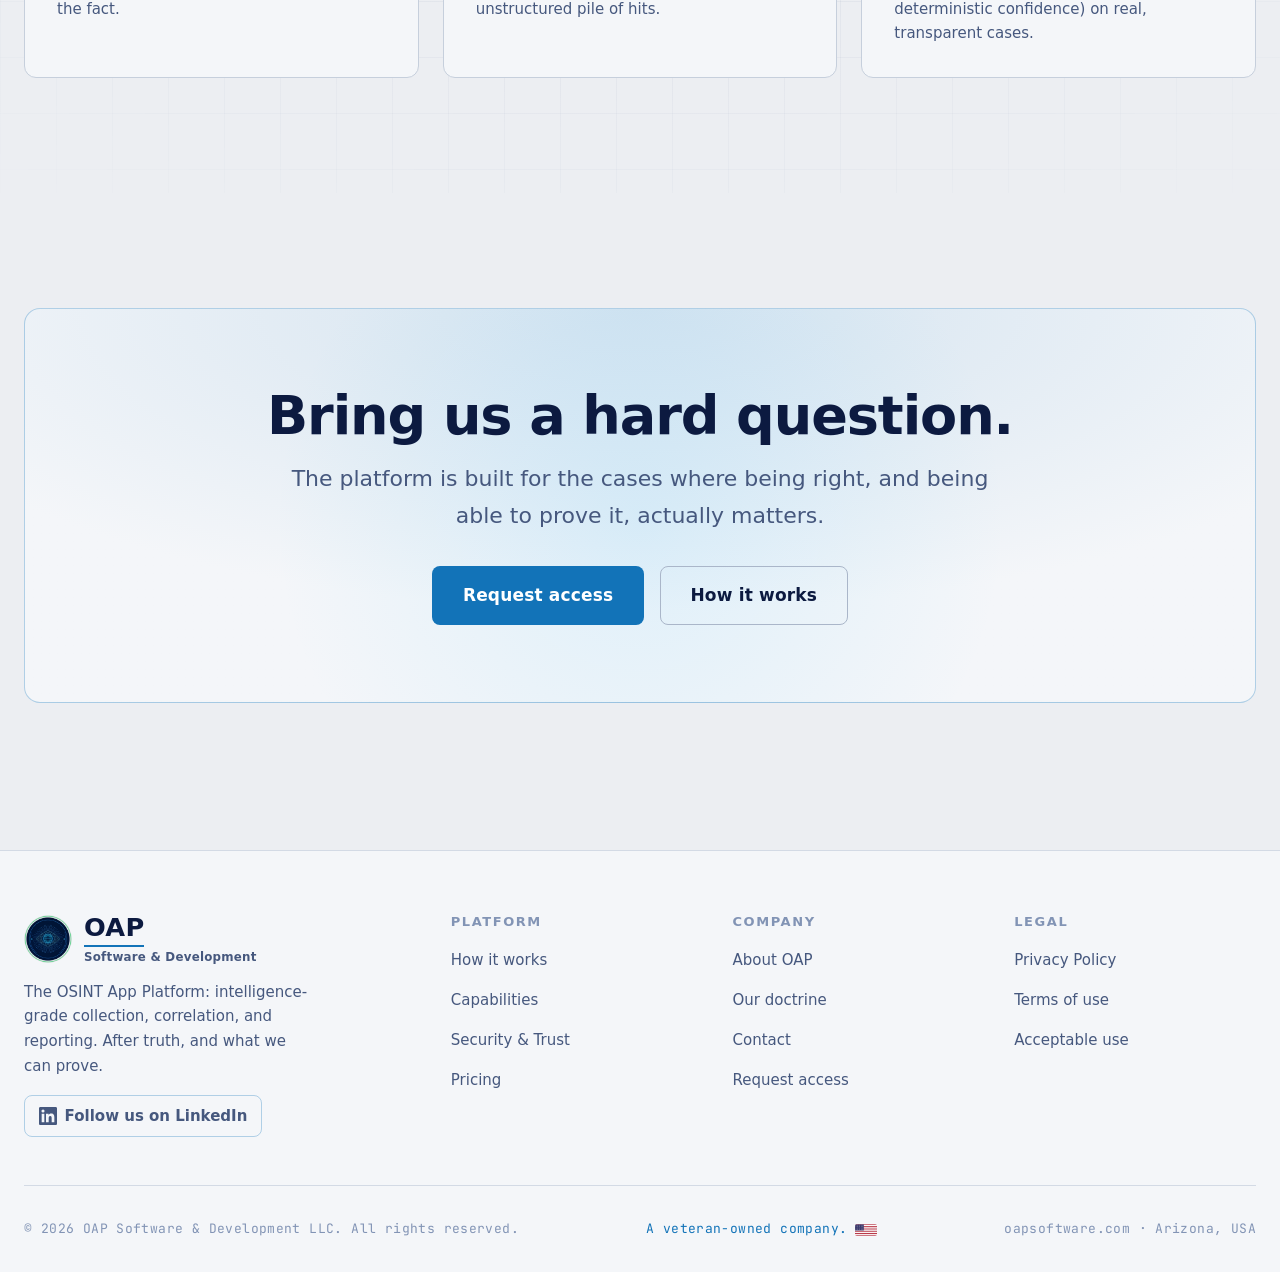
==== commit 9fd55a7e: "feat: small inline American flag next to veteran-owned line in footer - Clean inline SVG US flag (pr" ====
--- a/capabilities.html
+++ b/capabilities.html
@@ -143,7 +143,7 @@
  </div>
  <div class="footer__bottom">
  <span>© 2026 OAP Software &amp; Development LLC. All rights reserved.</span>
- <span style="color:var(--color-primary);">A veteran-owned company.</span>
+ <span style="color:var(--color-primary); white-space:nowrap;">A veteran-owned company.<svg class="flag-us" viewBox="0 0 190 100" width="22" height="12" role="img" aria-label="United States flag" style="vertical-align:middle; margin-left:0.5rem; border-radius:2px; box-shadow:0 0 0 1px rgba(255,255,255,0.18);"><defs><clipPath id="flagRound"><rect width="190" height="100" rx="3"/></clipPath></defs><g clip-path="url(#flagRound)"><rect x="0" y="0.000" width="190" height="7.692" fill="#B22234"/><rect x="0" y="7.692" width="190" height="7.692" fill="#FFFFFF"/><rect x="0" y="15.385" width="190" height="7.692" fill="#B22234"/><rect x="0" y="23.077" width="190" height="7.692" fill="#FFFFFF"/><rect x="0" y="30.769" width="190" height="7.692" fill="#B22234"/><rect x="0" y="38.462" width="190" height="7.692" fill="#FFFFFF"/><rect x="0" y="46.154" width="190" height="7.692" fill="#B22234"/><rect x="0" y="53.846" width="190" height="7.692" fill="#FFFFFF"/><rect x="0" y="61.538" width="190" height="7.692" fill="#B22234"/><rect x="0" y="69.231" width="190" height="7.692" fill="#FFFFFF"/><rect x="0" y="76.923" width="190" height="7.692" fill="#B22234"/><rect x="0" y="84.615" width="190" height="7.692" fill="#FFFFFF"/><rect x="0" y="92.308" width="190" height="7.692" fill="#B22234"/><rect x="0" y="0" width="76" height="53.846" fill="#3C3B6E"/><circle cx="8.0" cy="7.0" r="2.2" fill="#FFFFFF"/><circle cx="23.0" cy="7.0" r="2.2" fill="#FFFFFF"/><circle cx="38.0" cy="7.0" r="2.2" fill="#FFFFFF"/><circle cx="53.0" cy="7.0" r="2.2" fill="#FFFFFF"/><circle cx="68.0" cy="7.0" r="2.2" fill="#FFFFFF"/><circle cx="8.0" cy="19.5" r="2.2" fill="#FFFFFF"/><circle cx="23.0" cy="19.5" r="2.2" fill="#FFFFFF"/><circle cx="38.0" cy="19.5" r="2.2" fill="#FFFFFF"/><circle cx="53.0" cy="19.5" r="2.2" fill="#FFFFFF"/><circle cx="68.0" cy="19.5" r="2.2" fill="#FFFFFF"/><circle cx="8.0" cy="32.0" r="2.2" fill="#FFFFFF"/><circle cx="23.0" cy="32.0" r="2.2" fill="#FFFFFF"/><circle cx="38.0" cy="32.0" r="2.2" fill="#FFFFFF"/><circle cx="53.0" cy="32.0" r="2.2" fill="#FFFFFF"/><circle cx="68.0" cy="32.0" r="2.2" fill="#FFFFFF"/><circle cx="8.0" cy="44.5" r="2.2" fill="#FFFFFF"/><circle cx="23.0" cy="44.5" r="2.2" fill="#FFFFFF"/><circle cx="38.0" cy="44.5" r="2.2" fill="#FFFFFF"/><circle cx="53.0" cy="44.5" r="2.2" fill="#FFFFFF"/><circle cx="68.0" cy="44.5" r="2.2" fill="#FFFFFF"/></g></svg></span>
  <span>oapsoftware.com · Arizona, USA</span>
  </div>
  </div>
--- a/css/style.css
+++ b/css/style.css
@@ -421,6 +421,7 @@
 .footer__social { display: inline-flex; align-items: center; gap: 0.5rem; margin-top: var(--space-4); padding: 0.5rem 0.85rem; border: 1px solid var(--color-primary-border); border-radius: 8px; color: var(--color-text-muted); font-size: var(--text-sm); font-weight: 600; transition: color 0.15s ease, border-color 0.15s ease, background 0.15s ease; }
 .footer__social:hover { color: var(--color-primary); border-color: var(--color-primary); background: var(--color-primary-soft); }
 .footer__social svg { flex-shrink: 0; }
+.flag-us { display: inline-block; vertical-align: middle; }
 .footer h4 { font-family: var(--font-body); font-size: var(--text-xs); letter-spacing: 0.12em; text-transform: uppercase; color: var(--color-text-faint); margin-bottom: var(--space-4); }
 .footer ul { display: grid; gap: var(--space-3); }
 .footer a { font-size: var(--text-sm); color: var(--color-text-muted); }
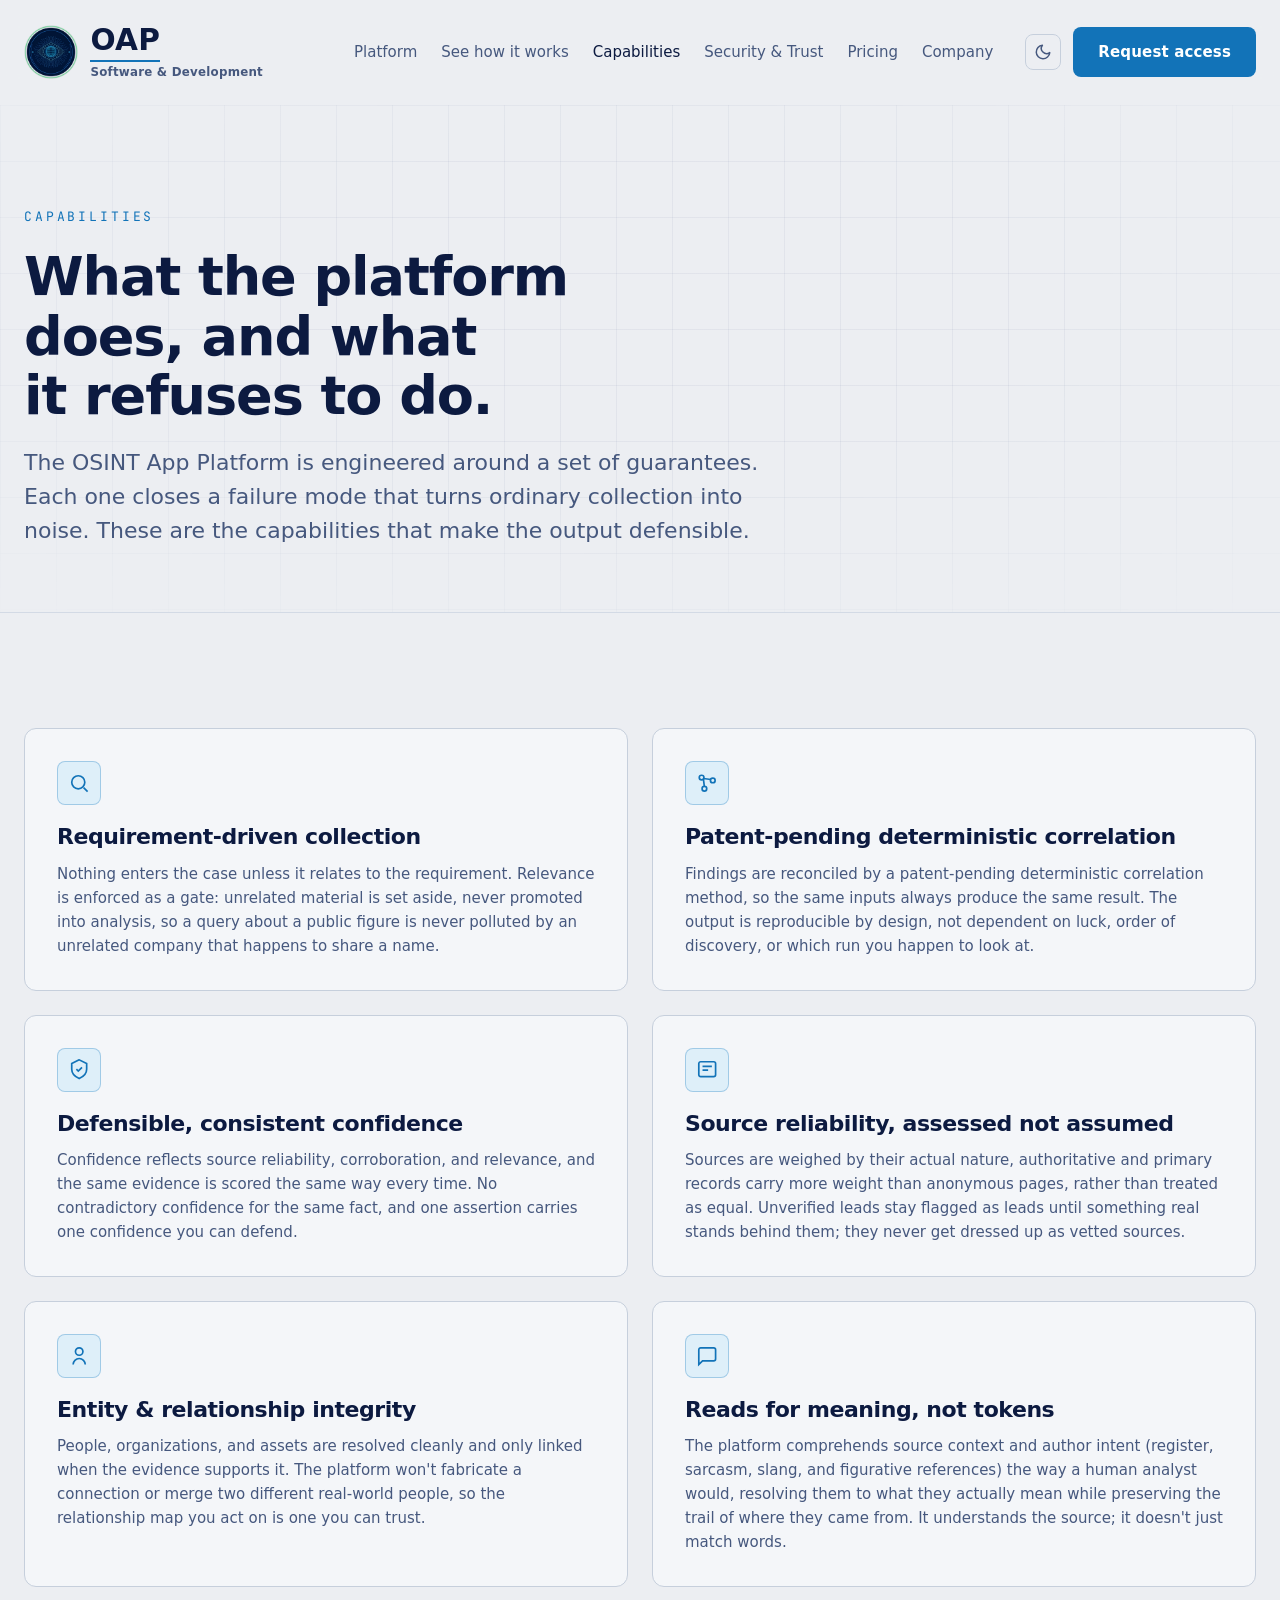
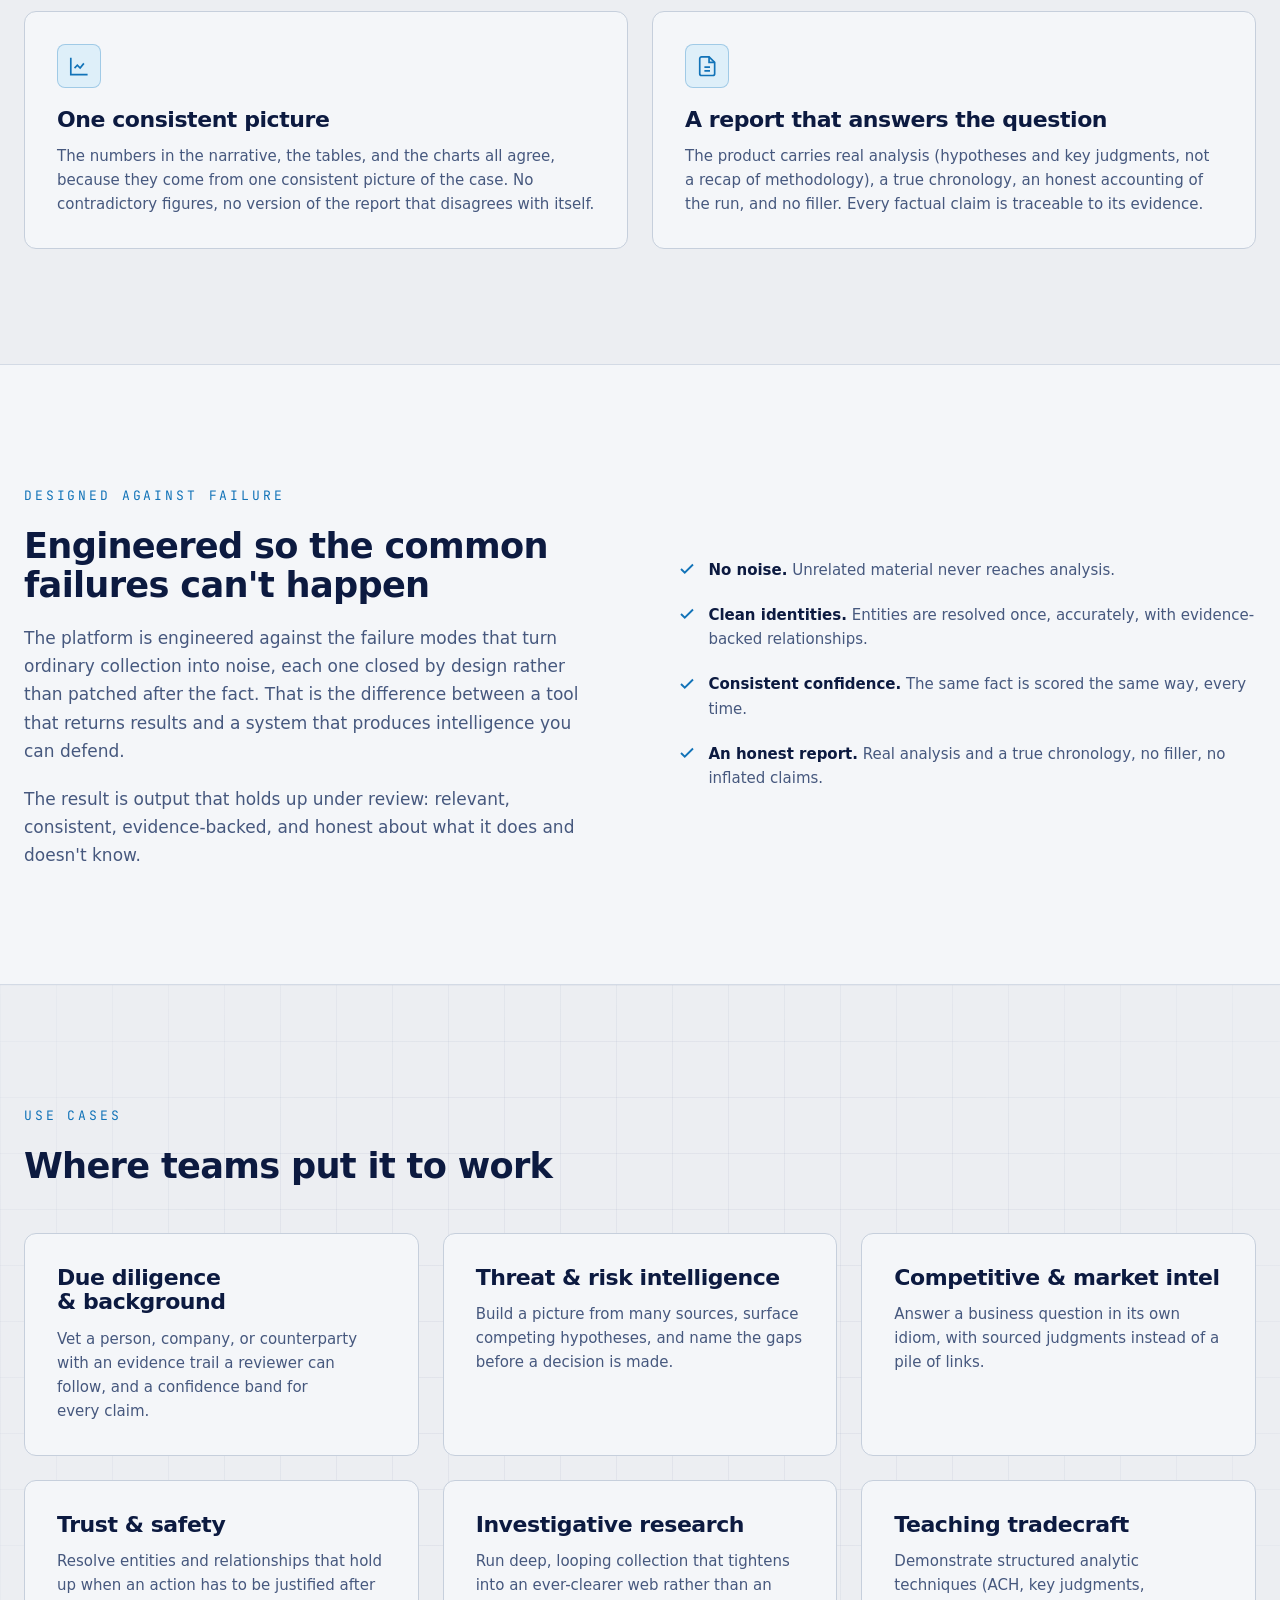
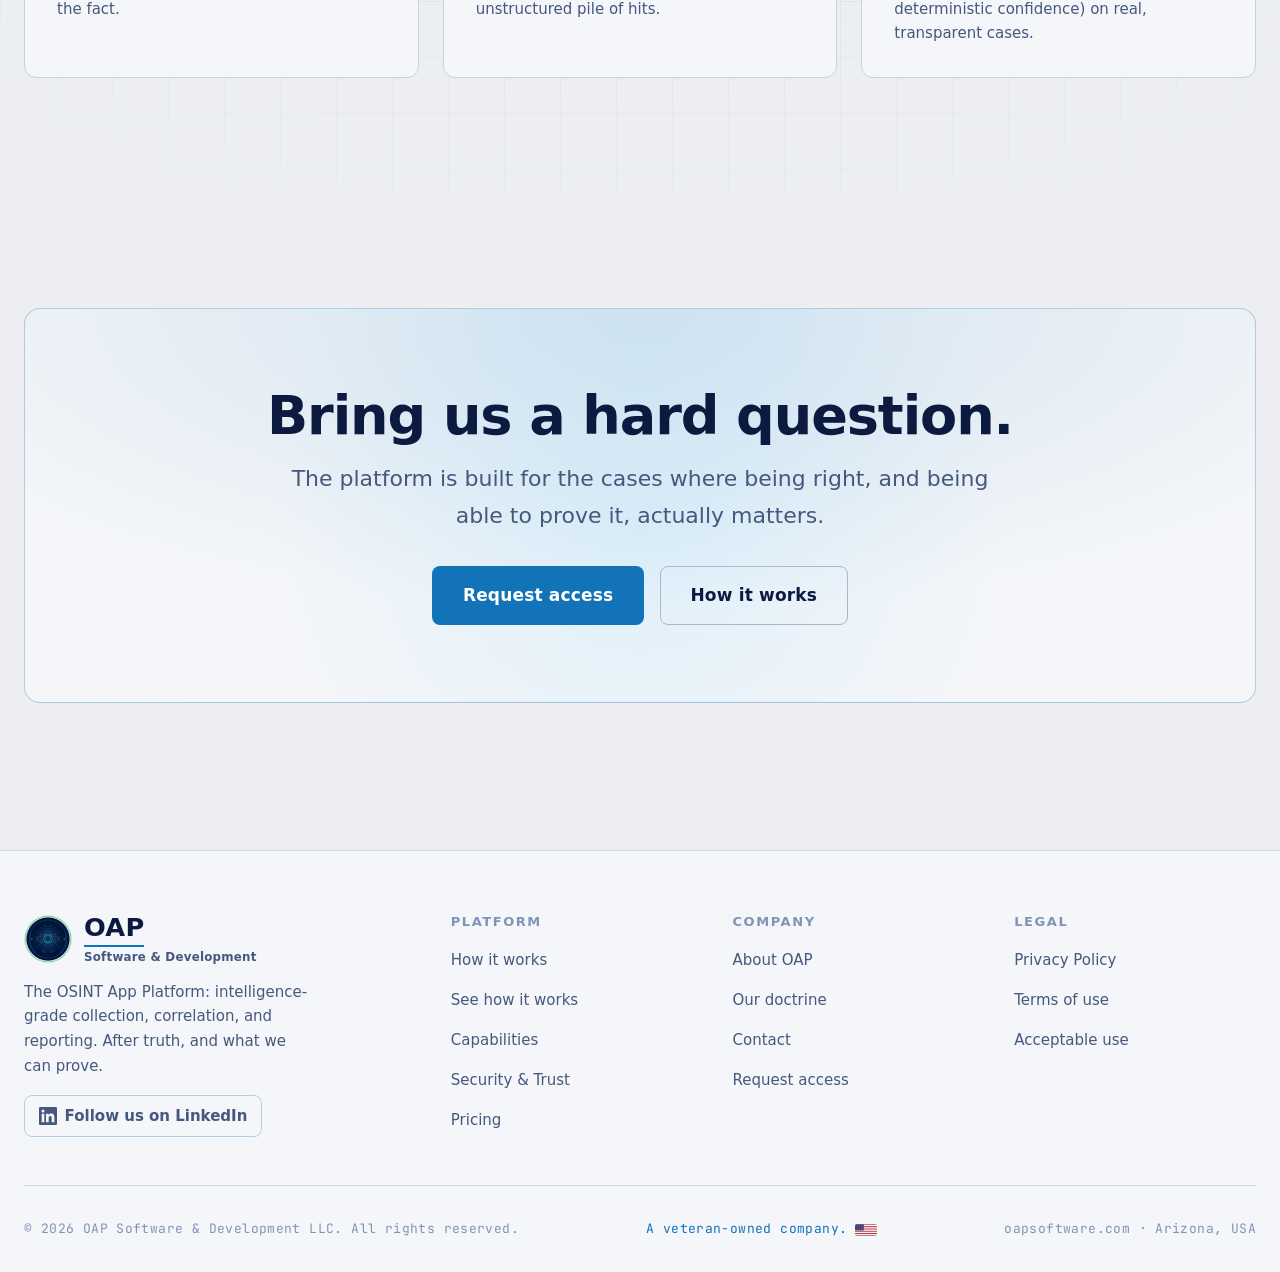
==== commit 22a7f633: "feat: add interactive "See how it works" product demo Gated, self-contained demo (demo.html + css/de" ====
--- a/capabilities.html
+++ b/capabilities.html
@@ -1,7 +1,7 @@
 <!DOCTYPE html>
 <html lang="en" data-theme="dark">
 <head>
- <script>(function(){try{var t=localStorage.getItem('oap.theme');if(t!=='light'&&t!=='dark'){t=(window.matchMedia&&window.matchMedia('(prefers-color-scheme: light)').matches)?'light':'dark';}document.documentElement.setAttribute('data-theme',t);}catch(e){}})();</script>
+ <script>(function(){try{var s=window['local'+'Storage'];var t=s?s.getItem('oap.theme'):null;if(t!=='light'&&t!=='dark'){t=(window.matchMedia&&window.matchMedia('(prefers-color-scheme: light)').matches)?'light':'dark';}document.documentElement.setAttribute('data-theme',t);}catch(e){}})();</script>
  <meta charset="UTF-8" />
  <meta name="viewport" content="width=device-width, initial-scale=1.0" />
  <title>Capabilities | OAP Software & Development</title>
@@ -33,6 +33,7 @@
  </a>
  <div class="nav__links" id="nav-links">
  <a href="platform.html">Platform</a>
+ <a href="demo.html">See how it works</a>
  <a href="capabilities.html" class="is-active">Capabilities</a>
  <a href="security.html">Security &amp; Trust</a>
  <a href="pricing.html">Pricing</a>
@@ -137,7 +138,7 @@
  <p>The OSINT App Platform: intelligence-grade collection, correlation, and reporting. After truth, and what we can prove.</p>
  <a class="footer__social" href="https://www.linkedin.com/company/oapsoftware/" target="_blank" rel="noopener" aria-label="Follow OAP Software & Development on LinkedIn"><svg width="18" height="18" viewBox="0 0 24 24" fill="currentColor" aria-hidden="true"><path d="M20.45 20.45h-3.56v-5.57c0-1.33-.02-3.04-1.85-3.04-1.85 0-2.13 1.45-2.13 2.94v5.67H9.35V9h3.42v1.56h.05c.48-.9 1.64-1.85 3.37-1.85 3.6 0 4.27 2.37 4.27 5.45v6.29zM5.34 7.43a2.06 2.06 0 1 1 0-4.13 2.06 2.06 0 0 1 0 4.13zM7.12 20.45H3.55V9h3.57v11.45zM22.22 0H1.77C.79 0 0 .77 0 1.73v20.54C0 23.23.79 24 1.77 24h20.45c.98 0 1.78-.77 1.78-1.73V1.73C24 .77 23.2 0 22.22 0z"/></svg><span>Follow us on LinkedIn</span></a>
  </div>
- <div><h4>Platform</h4><ul role="list"><li><a href="platform.html">How it works</a></li><li><a href="capabilities.html">Capabilities</a></li><li><a href="security.html">Security &amp; Trust</a></li><li><a href="pricing.html">Pricing</a></li></ul></div>
+ <div><h4>Platform</h4><ul role="list"><li><a href="platform.html">How it works</a></li><li><a href="demo.html">See how it works</a></li><li><a href="capabilities.html">Capabilities</a></li><li><a href="security.html">Security &amp; Trust</a></li><li><a href="pricing.html">Pricing</a></li></ul></div>
  <div><h4>Company</h4><ul role="list"><li><a href="company.html">About OAP</a></li><li><a href="company.html#doctrine">Our doctrine</a></li><li><a href="contact.html">Contact</a></li><li><a href="contact.html">Request access</a></li></ul></div>
  <div><h4>Legal</h4><ul role="list"><li><a href="privacy.html">Privacy Policy</a></li><li><a href="terms.html">Terms of use</a></li><li><a href="legal.html#acceptable-use">Acceptable use</a></li></ul></div>
  </div>
@@ -149,6 +150,7 @@
  </div>
  </footer>
 
+ <script src="js/storage-shim.js"></script>
  <script src="js/main.js"></script>
 </body>
 </html>
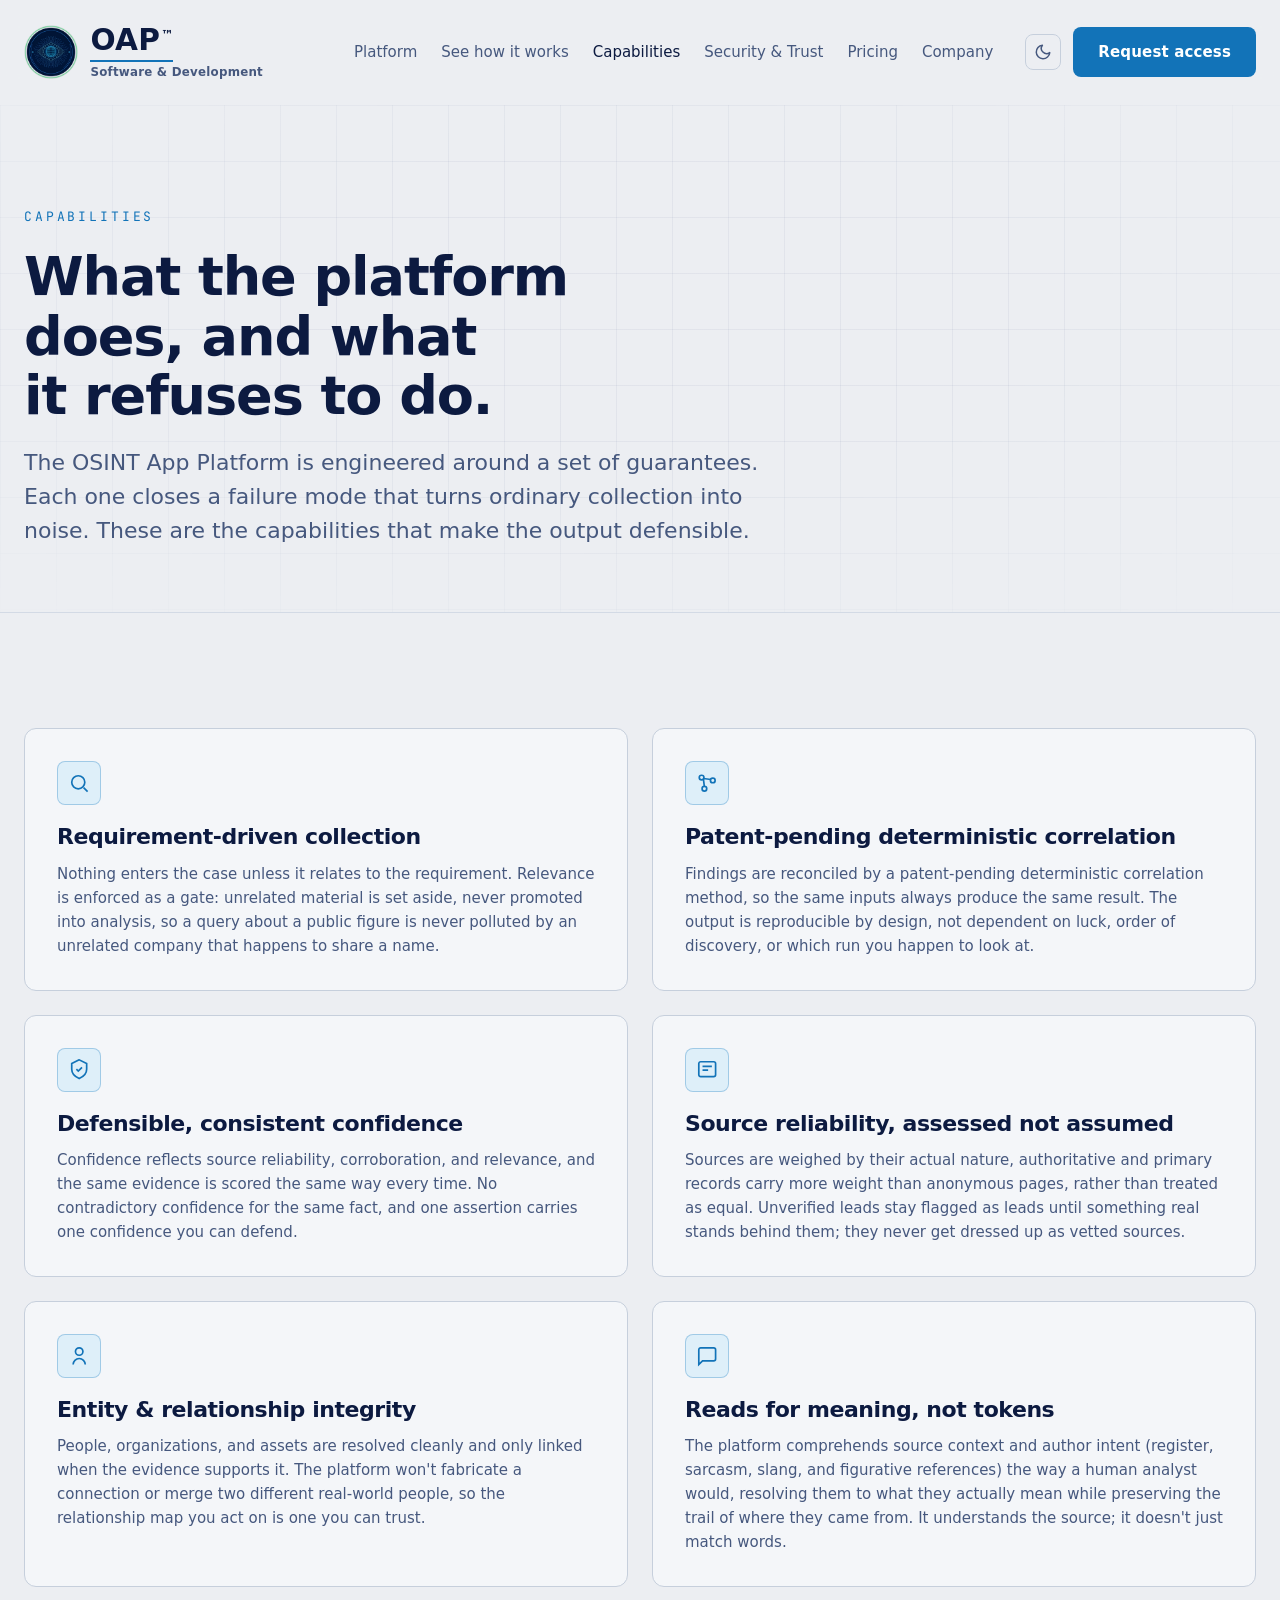
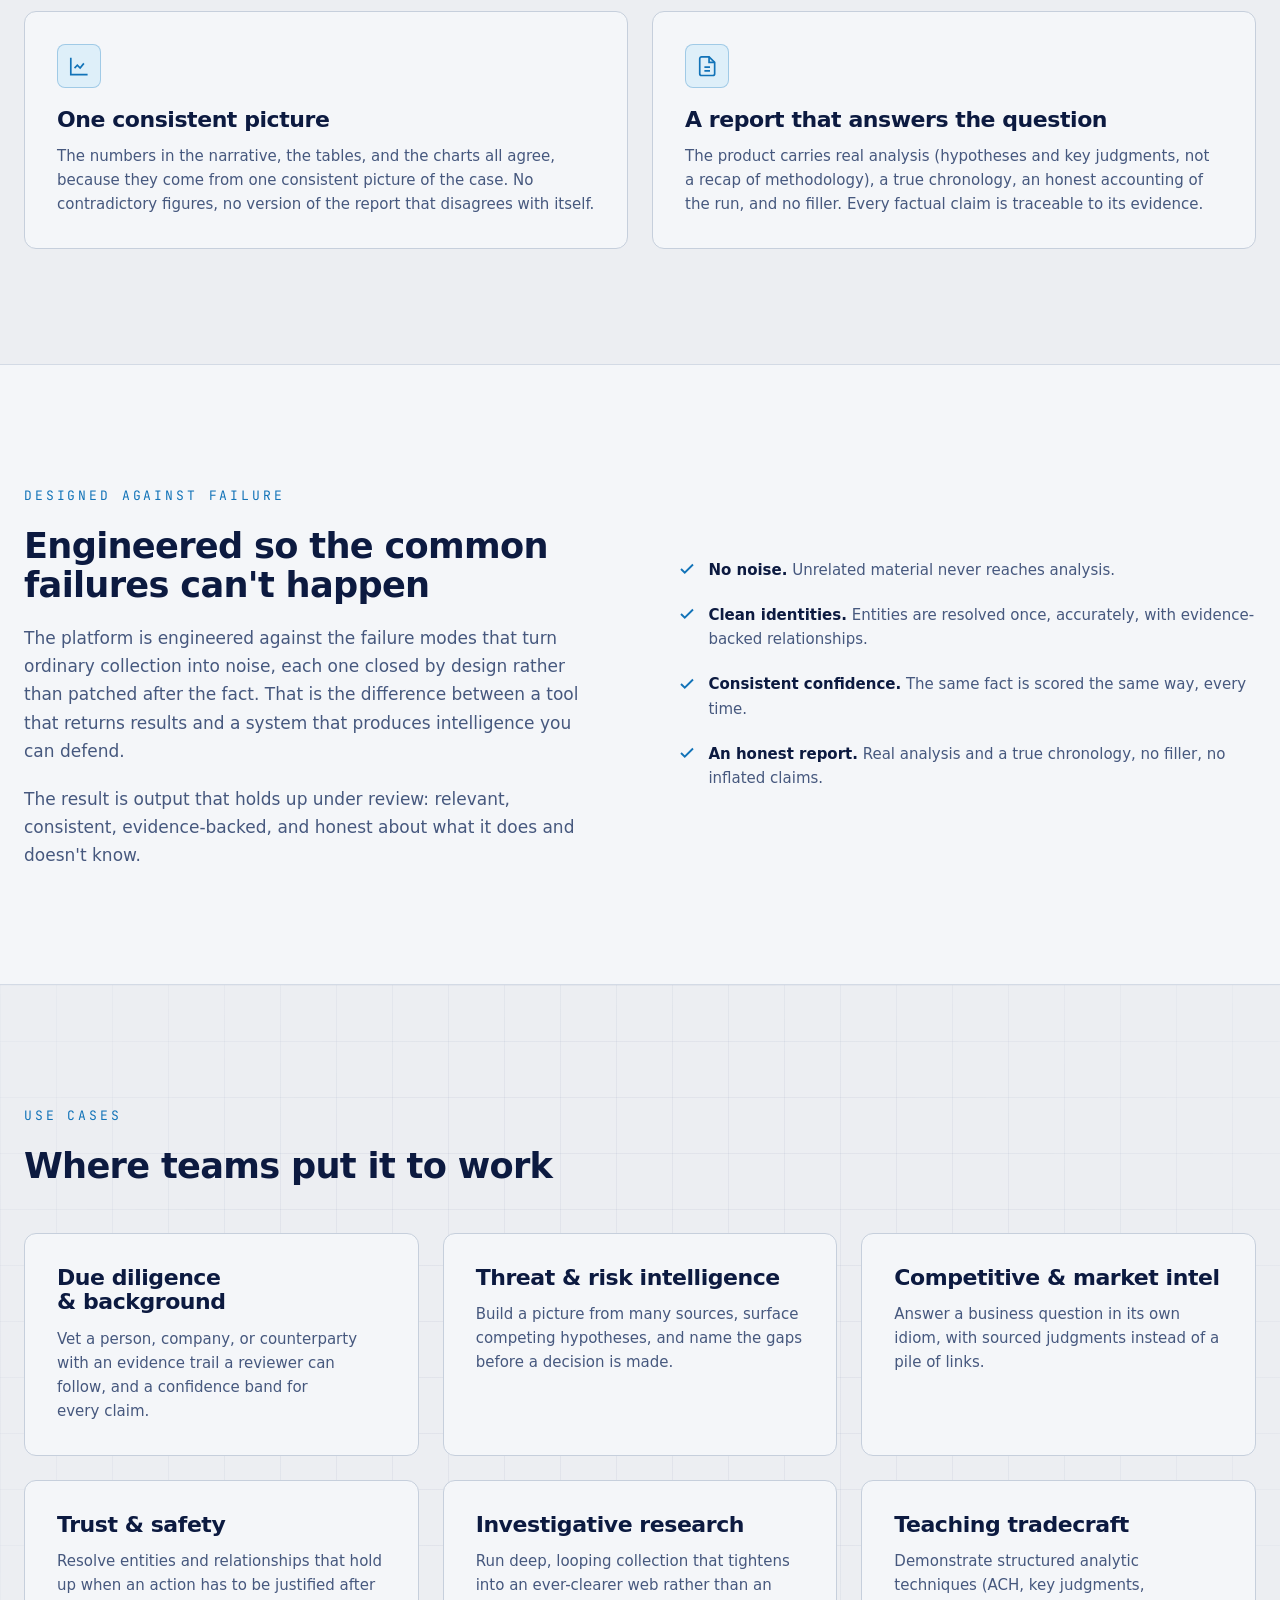
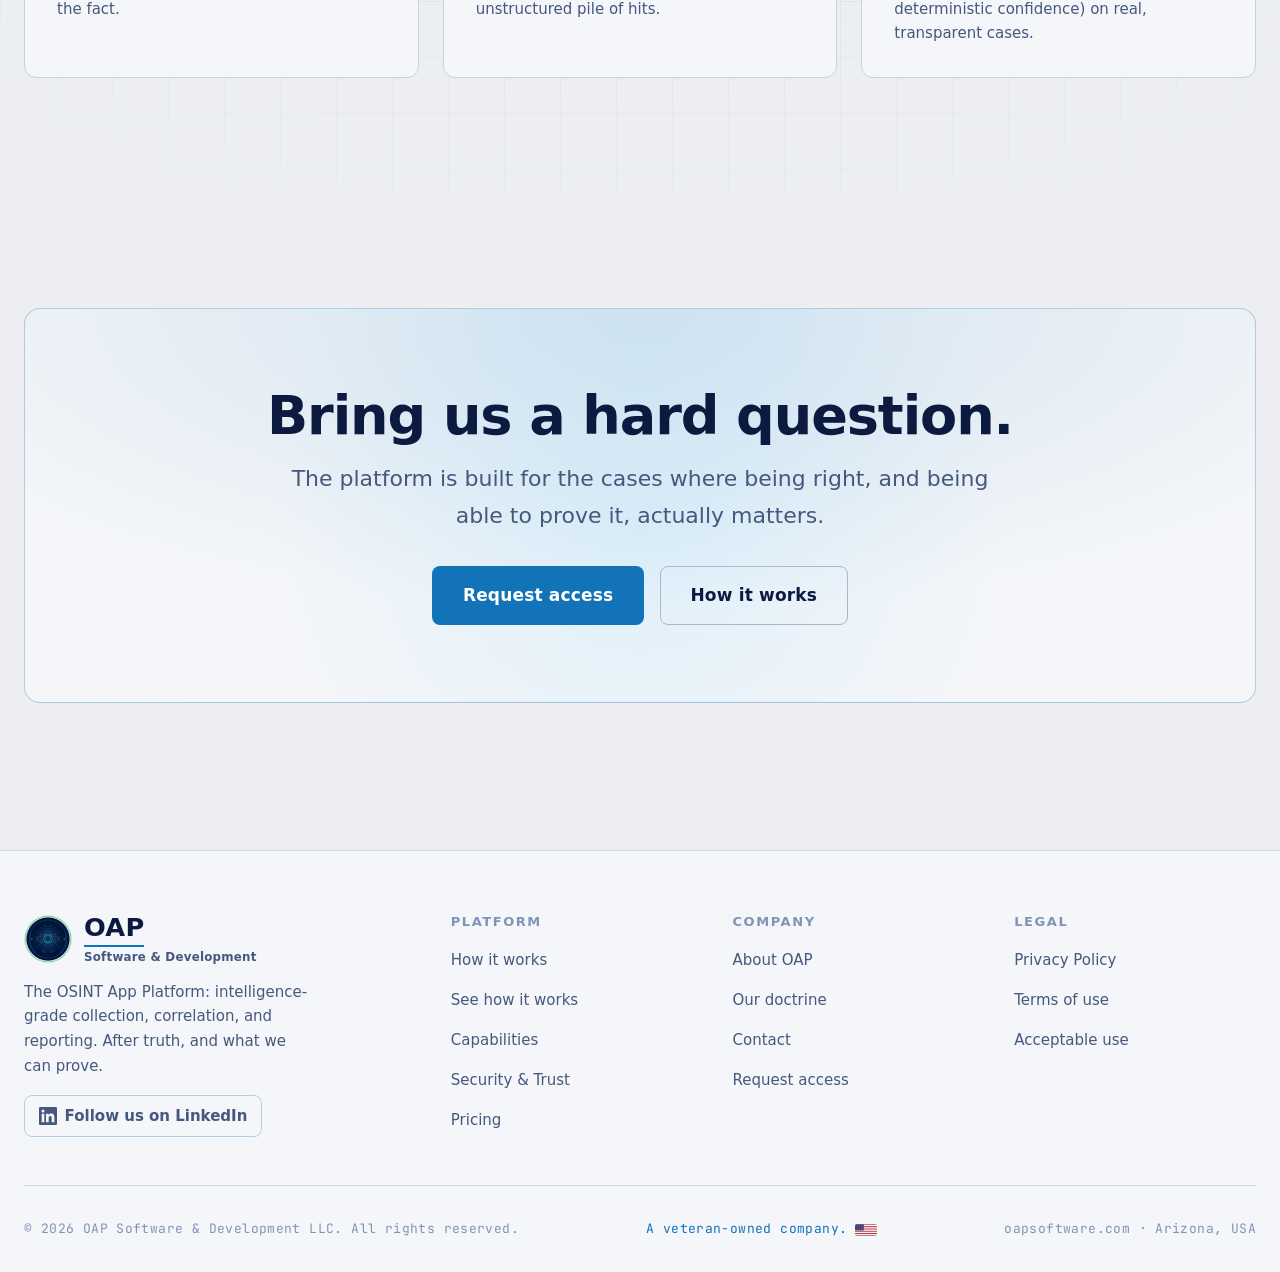
==== commit 216d1997: "brand: add TM mark to the OAP wordmark in the header (all pages) Adds a small superscript TM to the " ====
--- a/capabilities.html
+++ b/capabilities.html
@@ -27,7 +27,7 @@
  <a href="index.html" class="nav__brand" aria-label="OAP Software and Development home">
  <img class="brand-emblem" src="assets/brand/oap-emblem-green.png" alt="OAP" width="120" height="120" />
  <span class="brand-wordmark">
- <span class="brand-name">OAP</span>
+ <span class="brand-name">OAP<sup class="brand-tm">™</sup></span>
  <span class="brand-tag">Software &amp; Development</span>
  </span>
  </a>
--- a/css/style.css
+++ b/css/style.css
@@ -251,6 +251,11 @@
 .nav__brand .brand-tag {
   font-family: var(--font-body); font-weight: 600; font-size: 0.74rem; letter-spacing: 0.02em;
   color: var(--color-text-muted); margin-top: 0.3rem;
+}
+/* Trademark mark: small superscript that does not inherit the wordmark size. */
+.brand-name .brand-tm {
+  font-size: 0.42em; font-weight: 600; vertical-align: super; letter-spacing: 0;
+  margin-left: 0.06em; border-bottom: none;
 }
 @media (max-width: 600px) {
   .nav__brand .brand-emblem { height: 2.8rem; width: 2.8rem; }
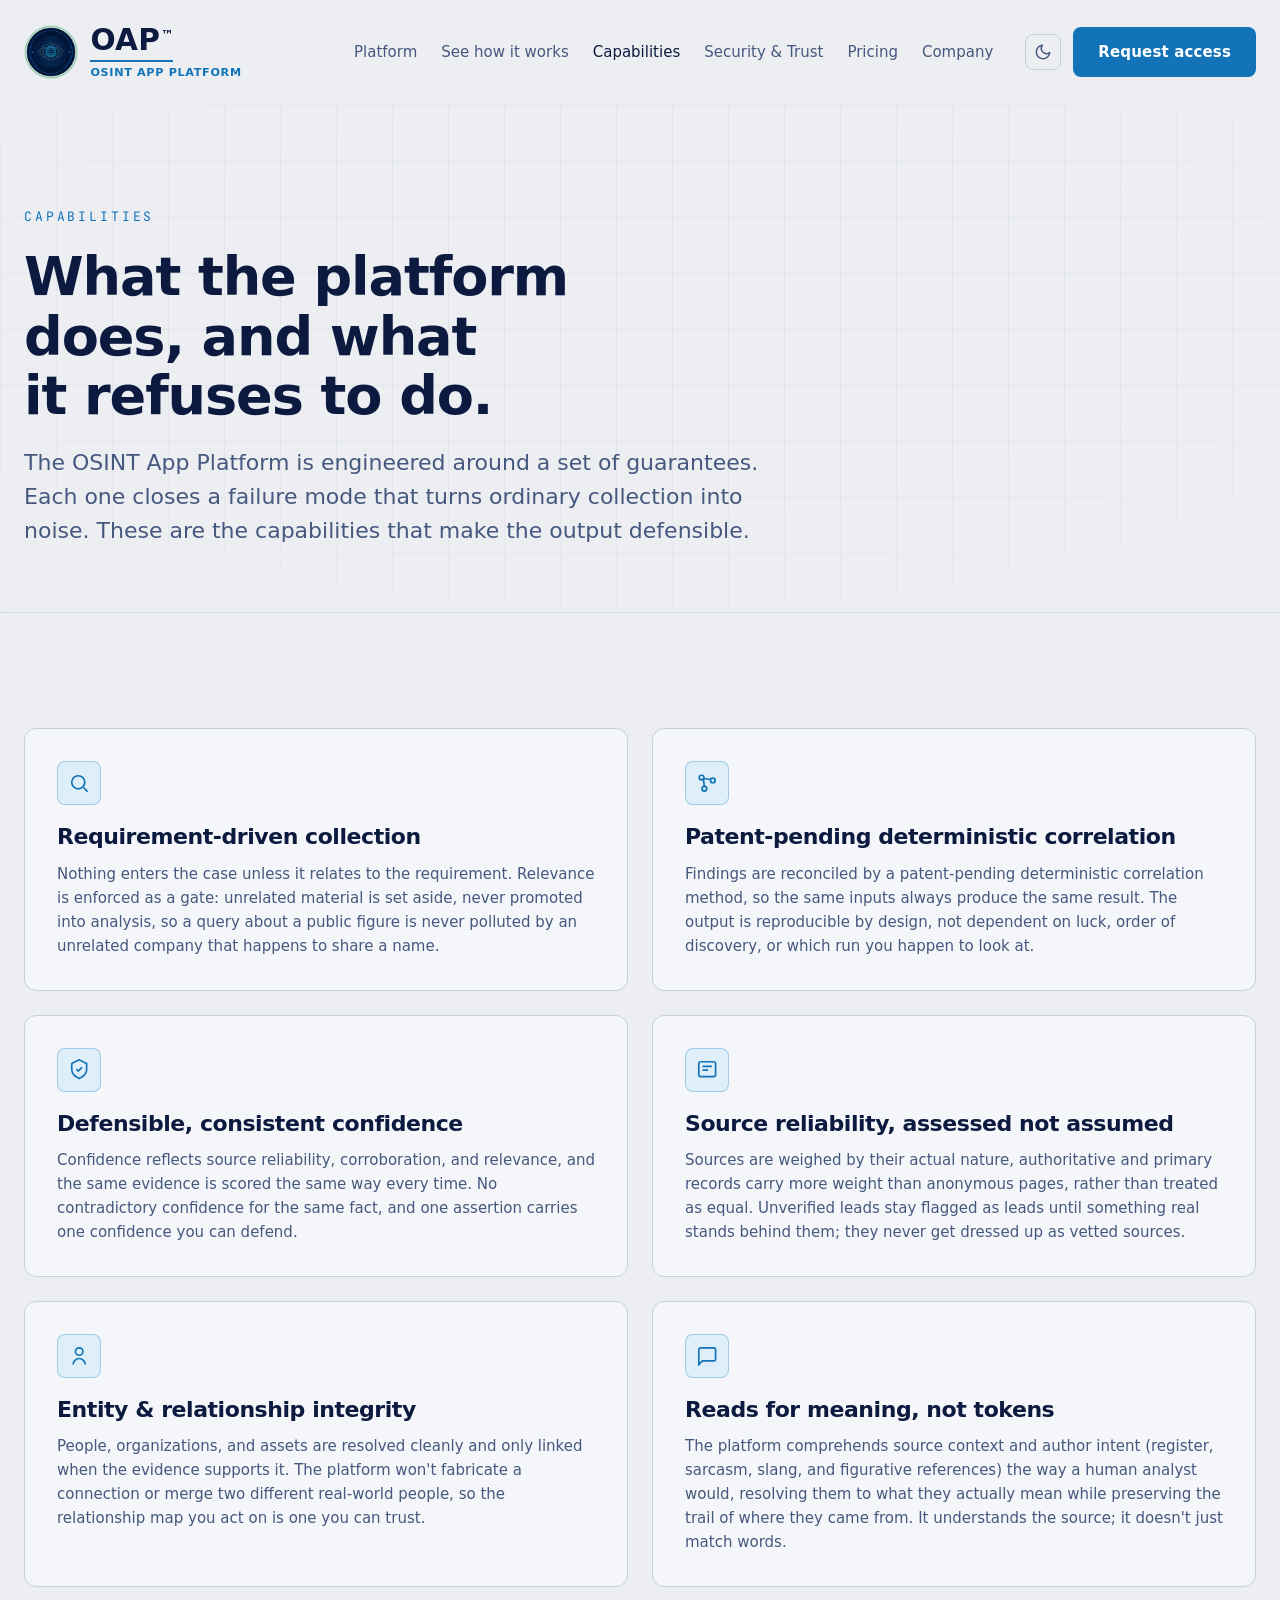
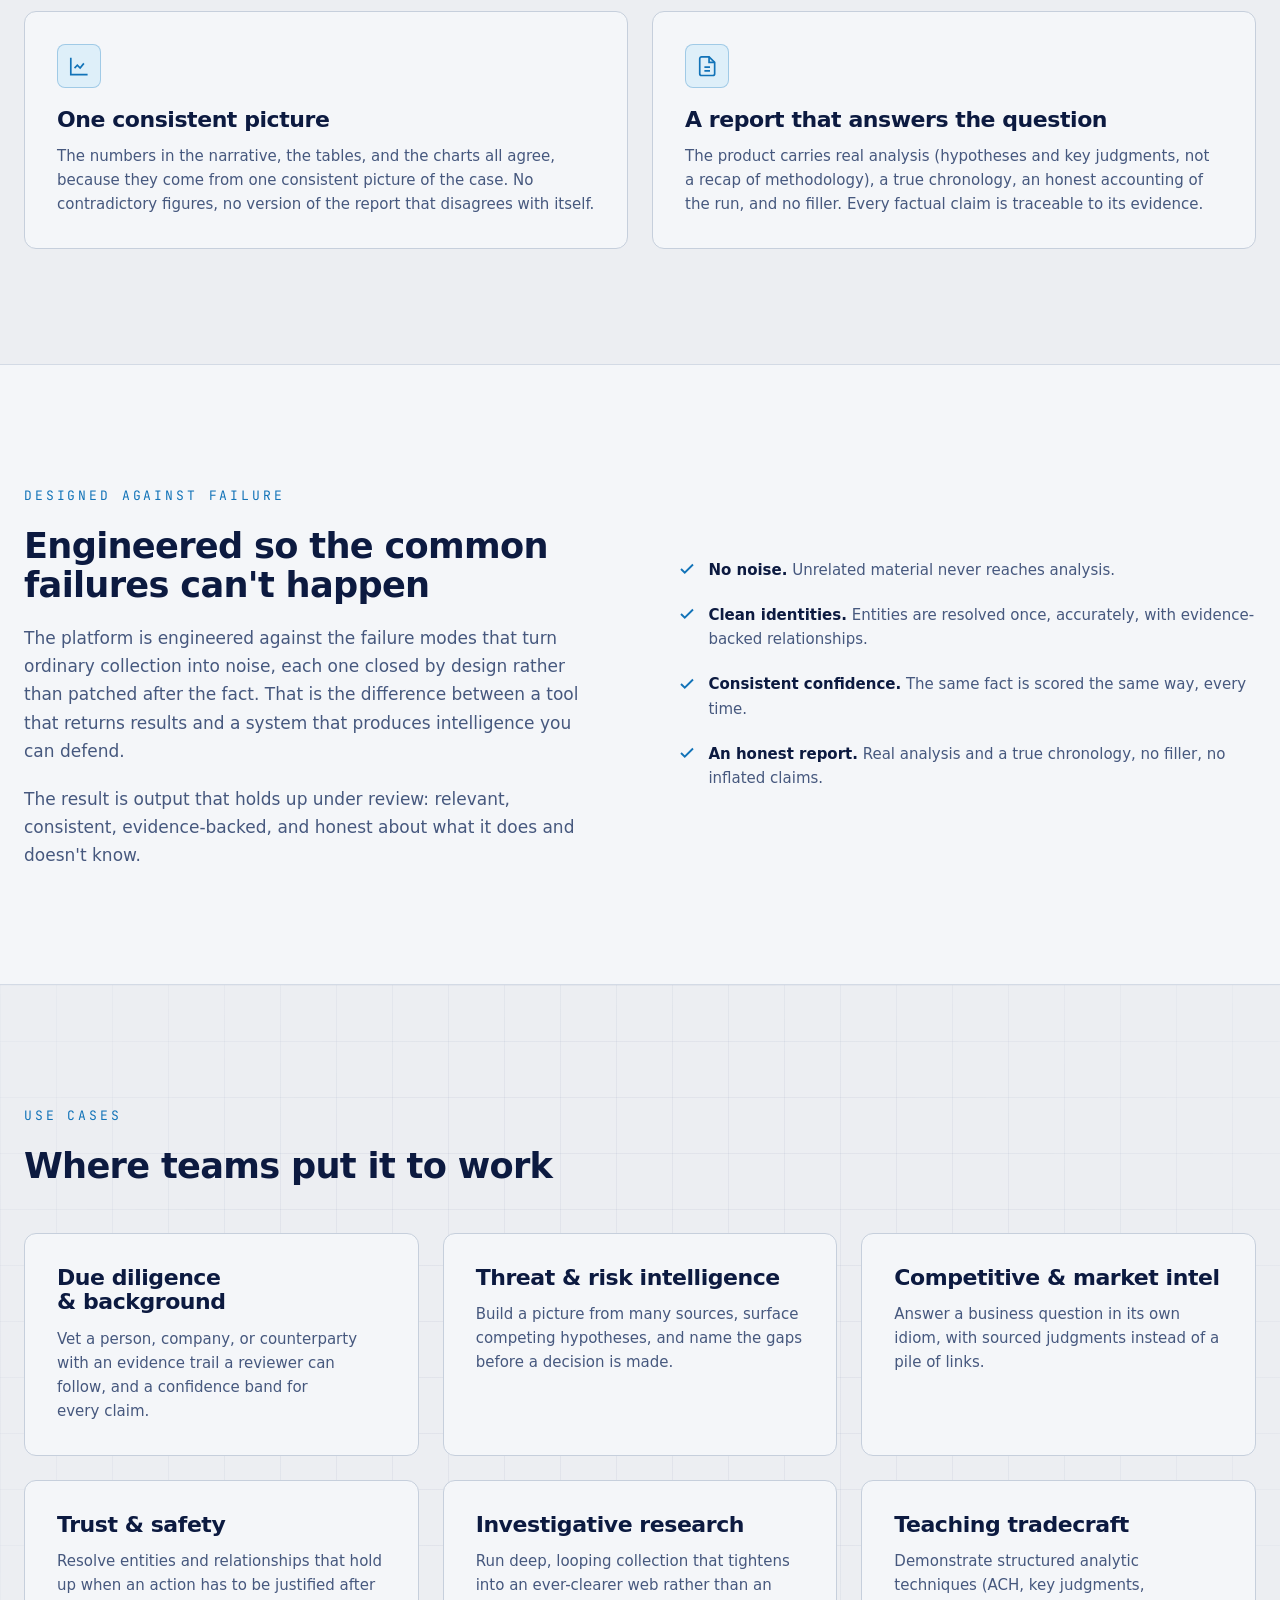
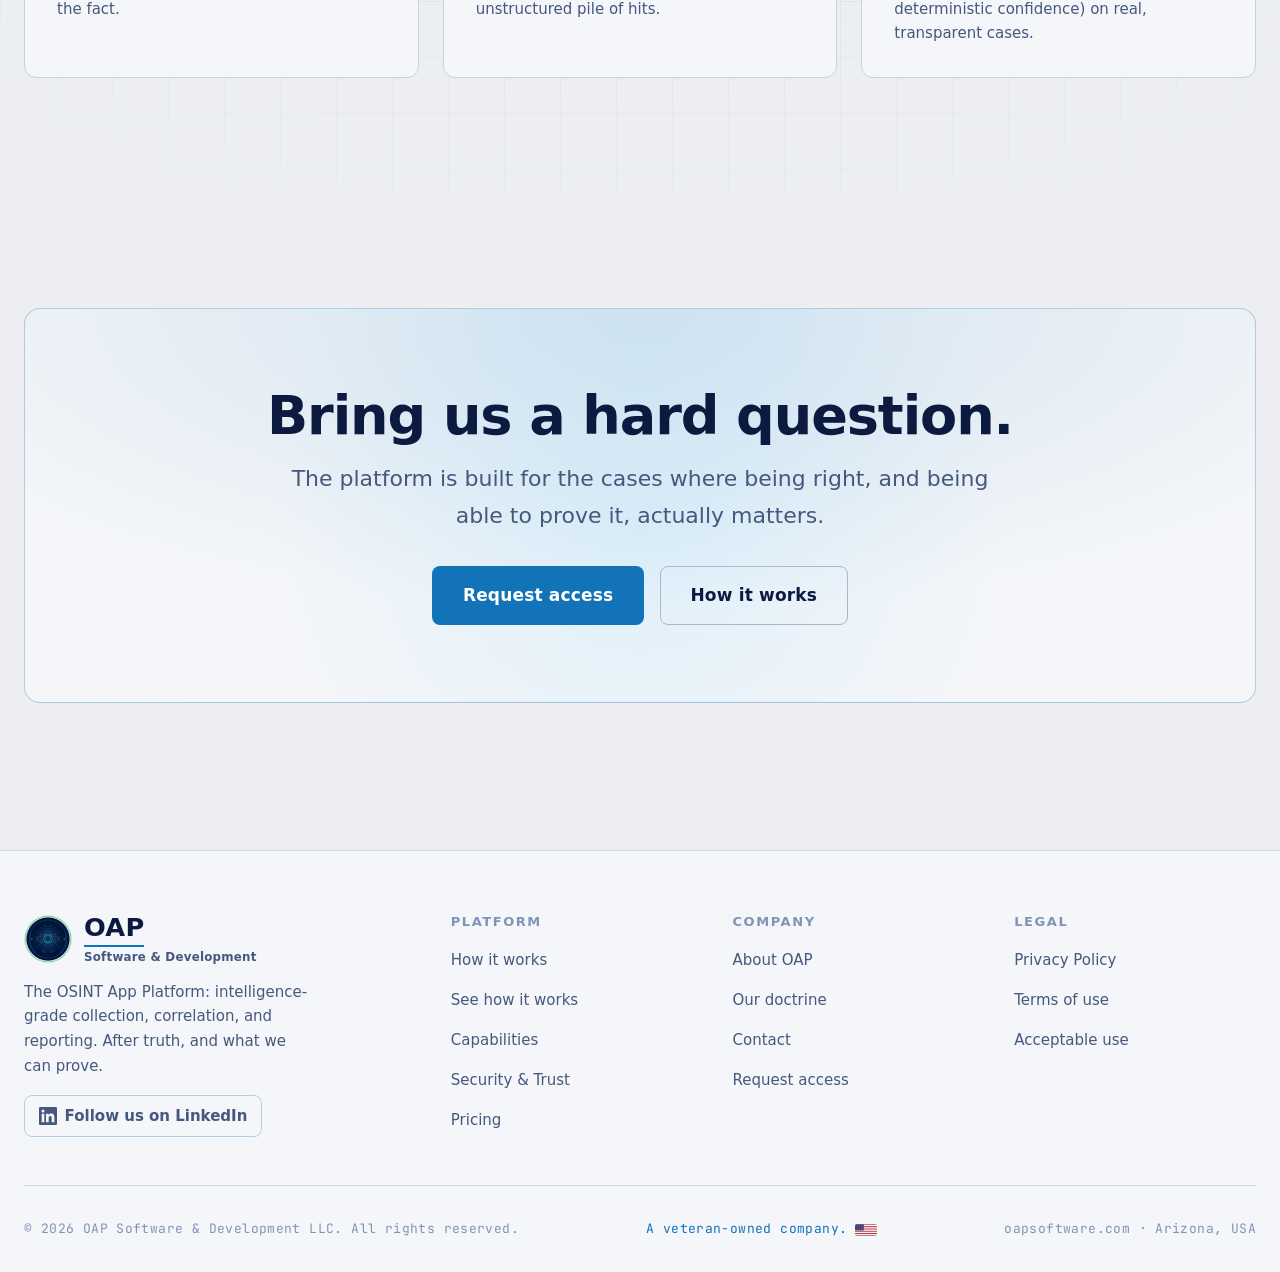
==== commit c33e7759: "brand: roll out Option 1 lockup (OAP hero + OSINT App Platform descriptor) site-wide - Add .brand-de" ====
--- a/capabilities.html
+++ b/capabilities.html
@@ -4,9 +4,9 @@
  <script>(function(){try{var s=window['local'+'Storage'];var t=s?s.getItem('oap.theme'):null;if(t!=='light'&&t!=='dark'){t=(window.matchMedia&&window.matchMedia('(prefers-color-scheme: light)').matches)?'light':'dark';}document.documentElement.setAttribute('data-theme',t);}catch(e){}})();</script>
  <meta charset="UTF-8" />
  <meta name="viewport" content="width=device-width, initial-scale=1.0" />
- <title>Capabilities | OAP Software & Development</title>
+ <title>Capabilities | OSINT App Platform by OAP</title>
  <meta name="description" content="The OSINT App Platform's guarantees: requirement-driven collection, deterministic correlation and confidence, entity and relationship integrity, source comprehension, and an auditable report." />
- <meta property="og:title" content="Capabilities | OAP Software & Development" />
+ <meta property="og:title" content="Capabilities | OSINT App Platform by OAP" />
  <meta property="og:description" content="The OSINT App Platform's guarantees: requirement-driven collection, deterministic correlation and confidence, entity and relationship integrity, source comprehension, and an auditable report." />
  <link rel="preconnect" href="https://api.fontshare.com" />
  <link rel="preconnect" href="https://fonts.googleapis.com" />
@@ -28,7 +28,7 @@
  <img class="brand-emblem" src="assets/brand/oap-emblem-green.png" alt="OAP" width="120" height="120" />
  <span class="brand-wordmark">
  <span class="brand-name">OAP<sup class="brand-tm">™</sup></span>
- <span class="brand-tag">Software &amp; Development</span>
+ <span class="brand-desc">OSINT App Platform</span>
  </span>
  </a>
  <div class="nav__links" id="nav-links">
--- a/css/style.css
+++ b/css/style.css
@@ -252,6 +252,12 @@
   font-family: var(--font-body); font-weight: 600; font-size: 0.74rem; letter-spacing: 0.02em;
   color: var(--color-text-muted); margin-top: 0.3rem;
 }
+/* Product descriptor under the OAP wordmark (Option 1 lockup): OAP is the hero,
+   "OSINT App Platform" spells out what it is. Small uppercase, brand-tinted. */
+.nav__brand .brand-desc {
+  font-family: var(--font-body); font-weight: 600; font-size: 0.7rem; letter-spacing: 0.06em;
+  text-transform: uppercase; color: var(--color-primary); margin-top: 0.34rem;
+}
 /* Trademark mark: small superscript that does not inherit the wordmark size. */
 .brand-name .brand-tm {
   font-size: 0.42em; font-weight: 600; vertical-align: super; letter-spacing: 0;
@@ -261,6 +267,7 @@
   .nav__brand .brand-emblem { height: 2.8rem; width: 2.8rem; }
   .nav__brand .brand-name { font-size: 1.5rem; }
   .nav__brand .brand-tag { font-size: 0.68rem; }
+  .nav__brand .brand-desc { font-size: 0.62rem; letter-spacing: 0.04em; }
 }
 .nav__links { display: flex; align-items: center; gap: var(--space-6); margin-left: auto; }
 .nav__links a { font-size: var(--text-sm); color: var(--color-text-muted); font-weight: 500; }
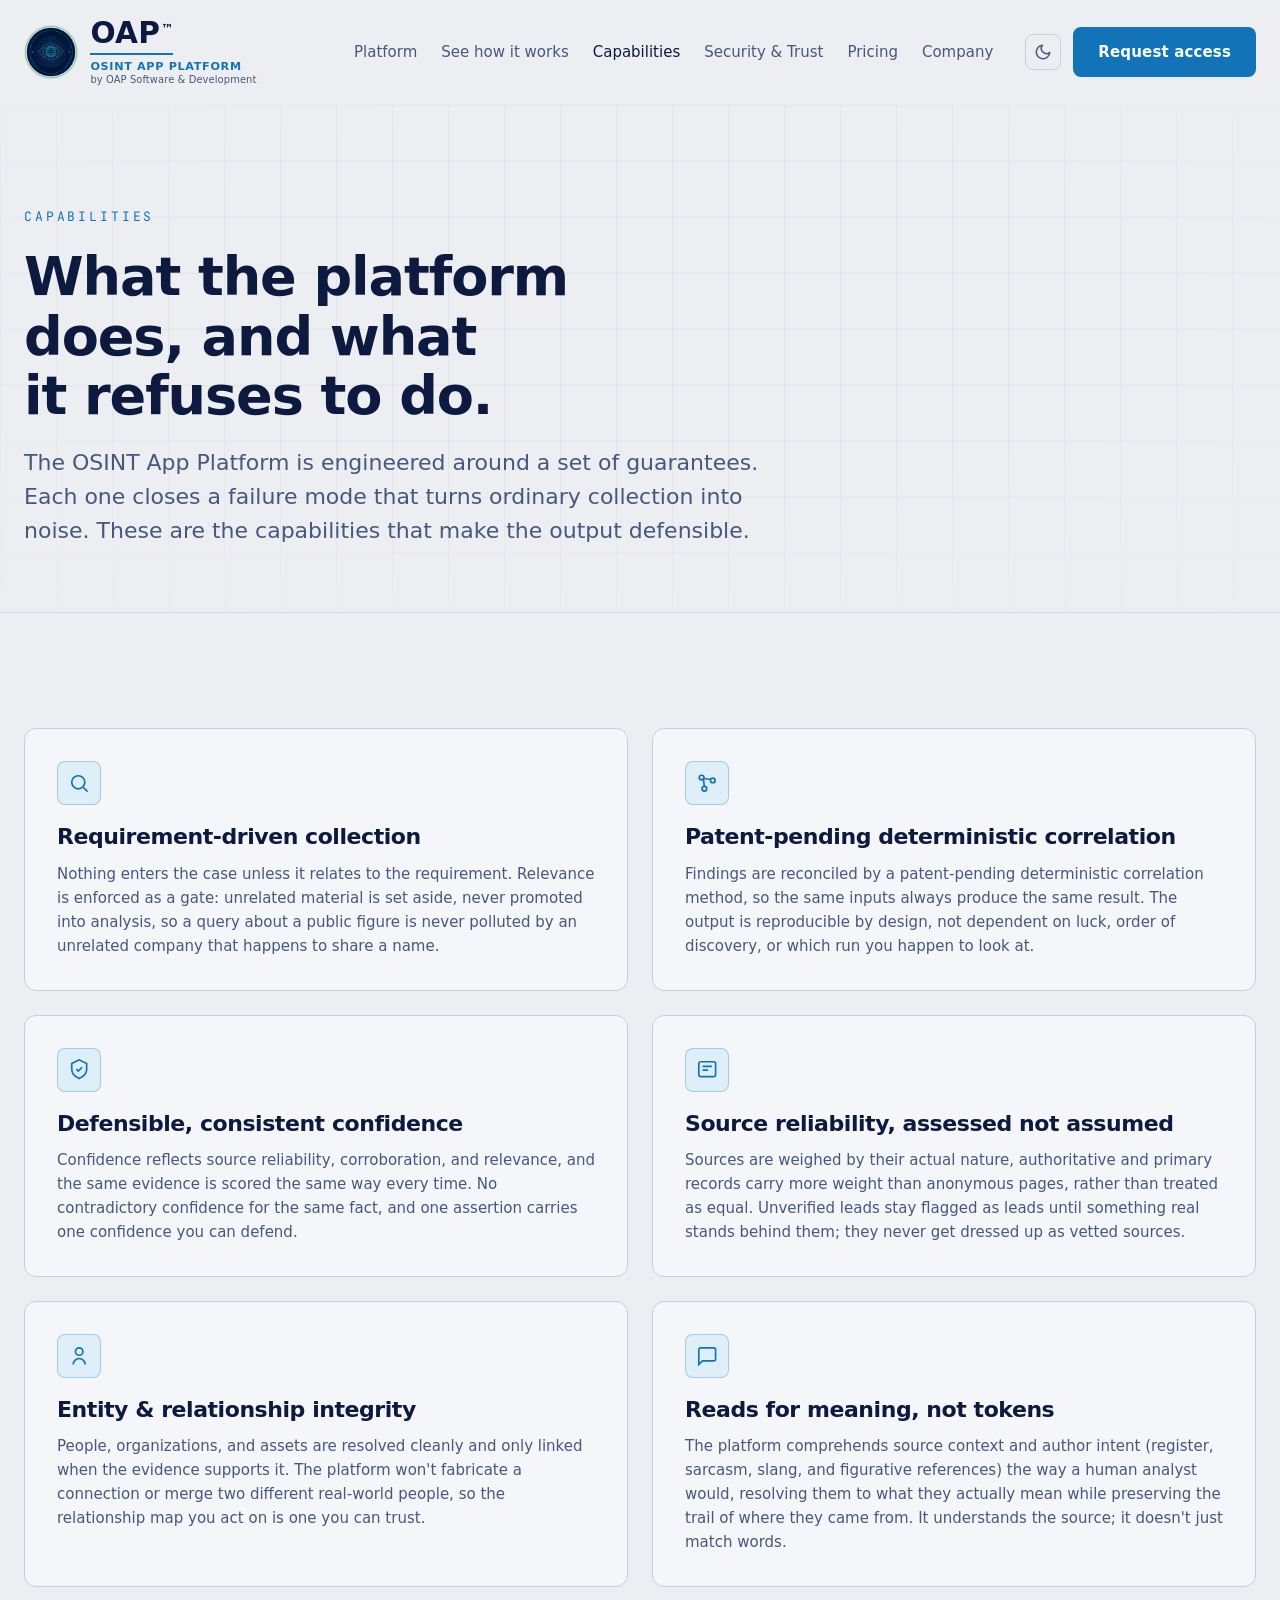
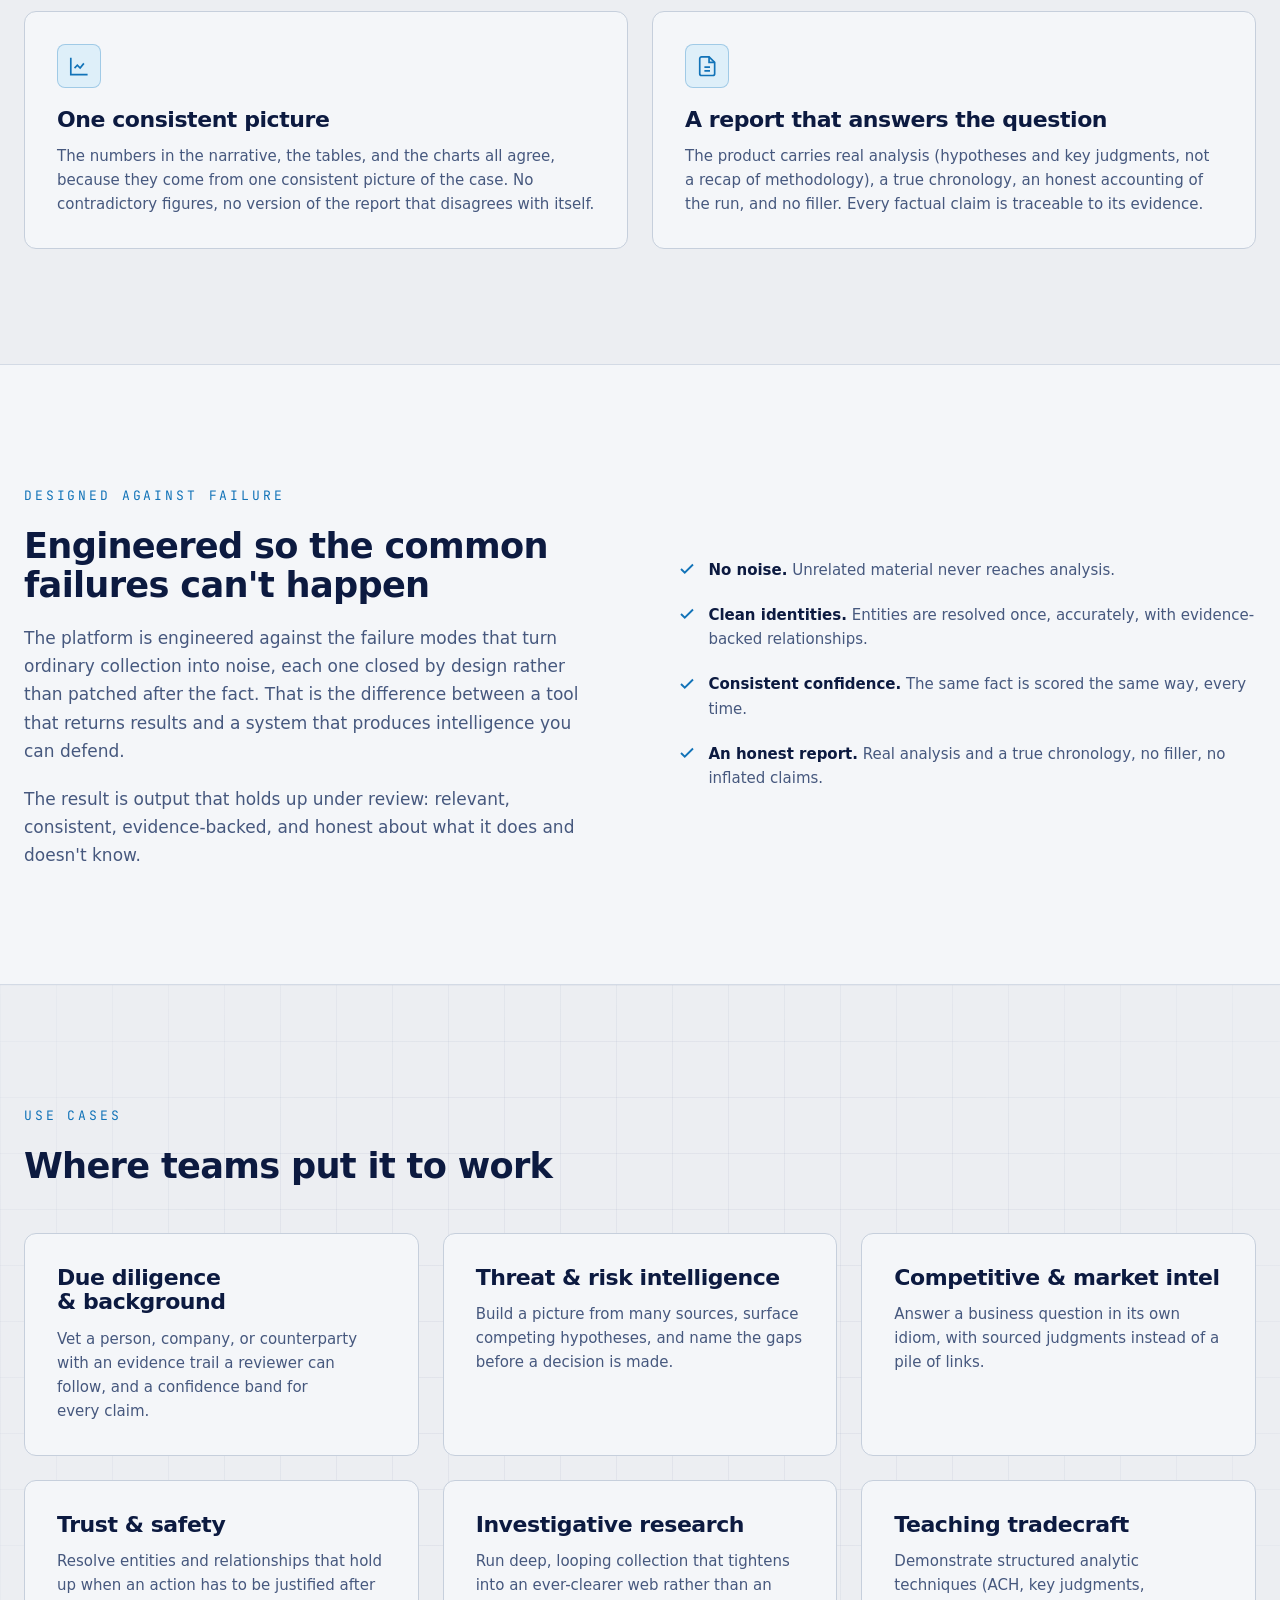
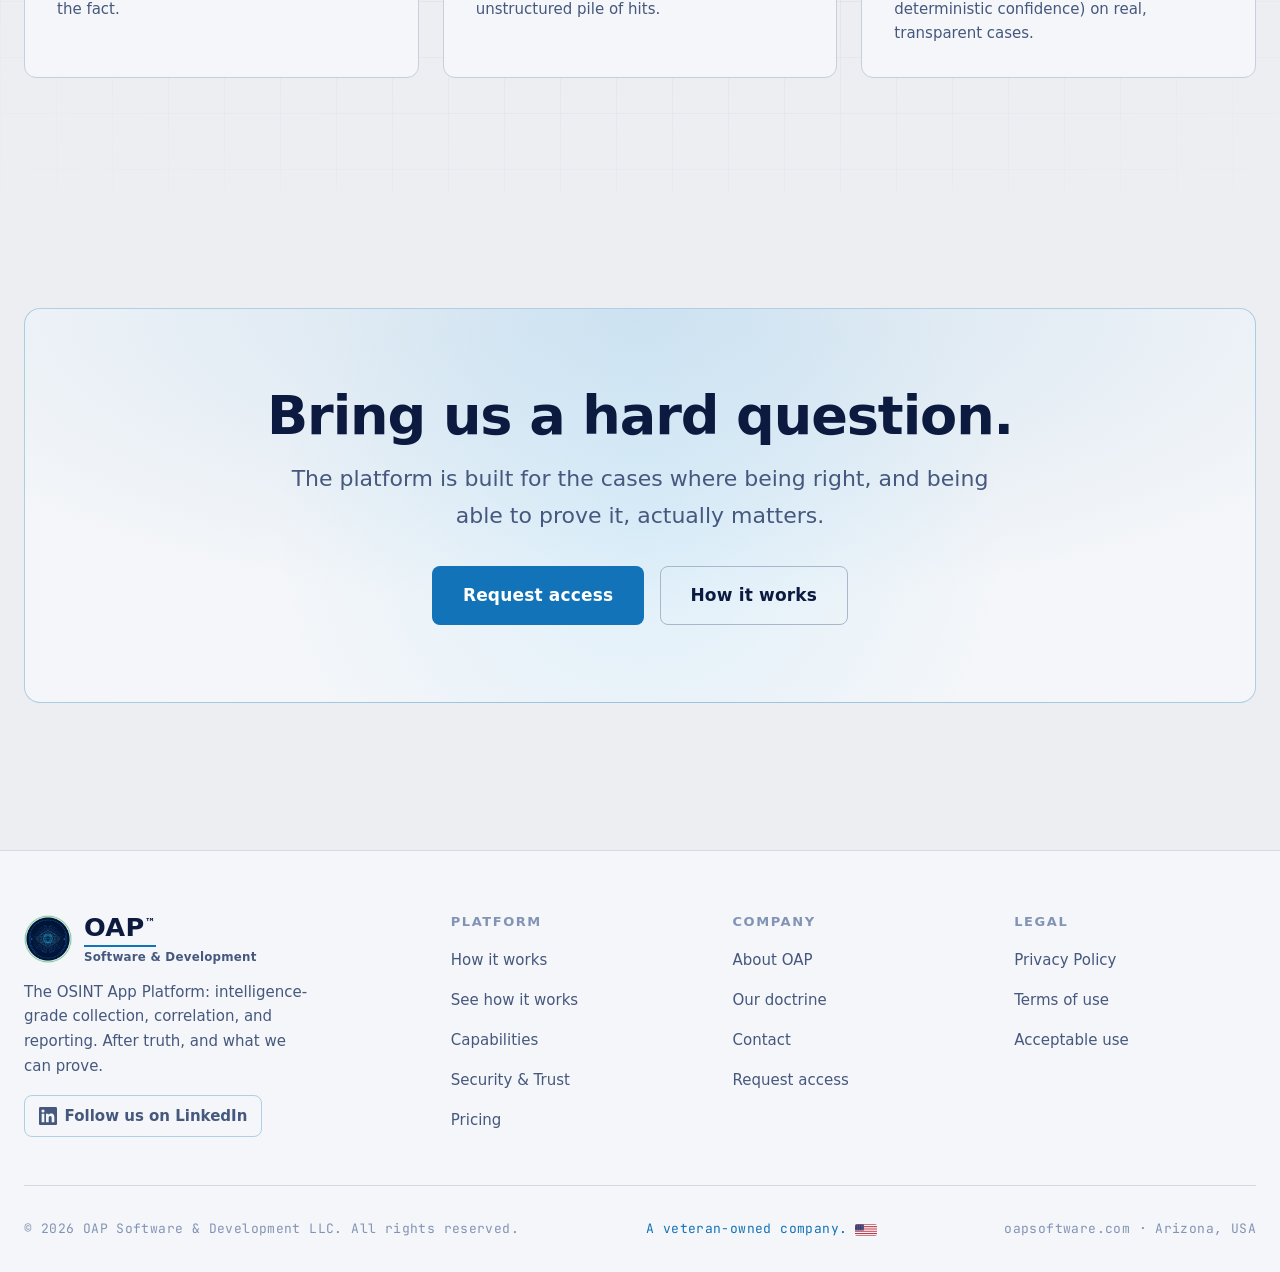
==== commit fe5fc057: "brand: finish Option 1 lockup to match the approved mockup - Header: add 'by OAP Software & Developm" ====
--- a/capabilities.html
+++ b/capabilities.html
@@ -29,6 +29,7 @@
  <span class="brand-wordmark">
  <span class="brand-name">OAP<sup class="brand-tm">™</sup></span>
  <span class="brand-desc">OSINT App Platform</span>
+ <span class="brand-maker">by OAP Software &amp; Development</span>
  </span>
  </a>
  <div class="nav__links" id="nav-links">
@@ -131,7 +132,7 @@
  <a href="index.html" class="nav__brand">
  <img class="brand-emblem" src="assets/brand/oap-emblem-green.png" alt="OAP" width="120" height="120" />
  <span class="brand-wordmark">
- <span class="brand-name">OAP</span>
+ <span class="brand-name">OAP<sup class="brand-tm">&trade;</sup></span>
  <span class="brand-tag">Software &amp; Development</span>
  </span>
  </a>
--- a/css/style.css
+++ b/css/style.css
@@ -258,6 +258,11 @@
   font-family: var(--font-body); font-weight: 600; font-size: 0.7rem; letter-spacing: 0.06em;
   text-transform: uppercase; color: var(--color-primary); margin-top: 0.34rem;
 }
+/* Maker line under the descriptor: who makes it. Small, muted, sentence case. */
+.nav__brand .brand-maker {
+  font-family: var(--font-body); font-weight: 500; font-size: 0.62rem; letter-spacing: 0.01em;
+  color: var(--color-text-muted); margin-top: 0.16rem;
+}
 /* Trademark mark: small superscript that does not inherit the wordmark size. */
 .brand-name .brand-tm {
   font-size: 0.42em; font-weight: 600; vertical-align: super; letter-spacing: 0;
@@ -268,6 +273,7 @@
   .nav__brand .brand-name { font-size: 1.5rem; }
   .nav__brand .brand-tag { font-size: 0.68rem; }
   .nav__brand .brand-desc { font-size: 0.62rem; letter-spacing: 0.04em; }
+  .nav__brand .brand-maker { font-size: 0.56rem; }
 }
 .nav__links { display: flex; align-items: center; gap: var(--space-6); margin-left: auto; }
 .nav__links a { font-size: var(--text-sm); color: var(--color-text-muted); font-weight: 500; }
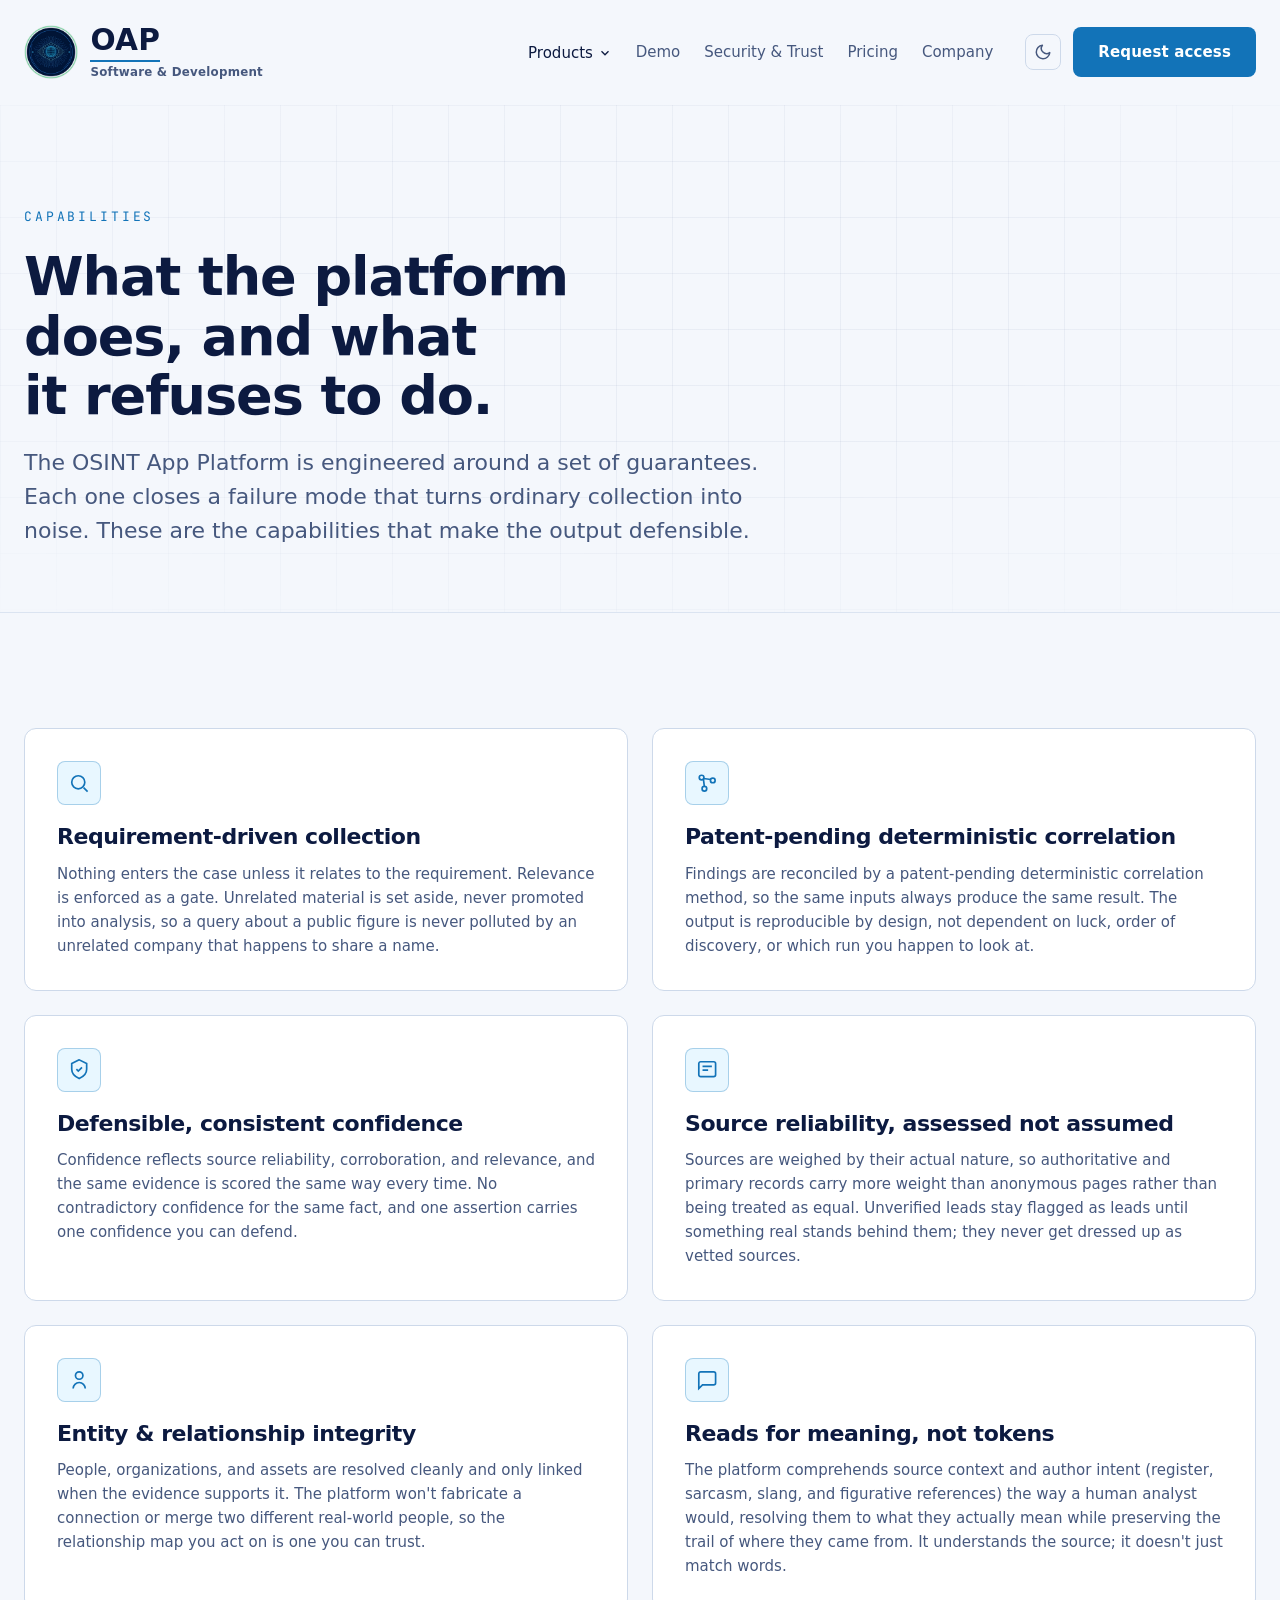
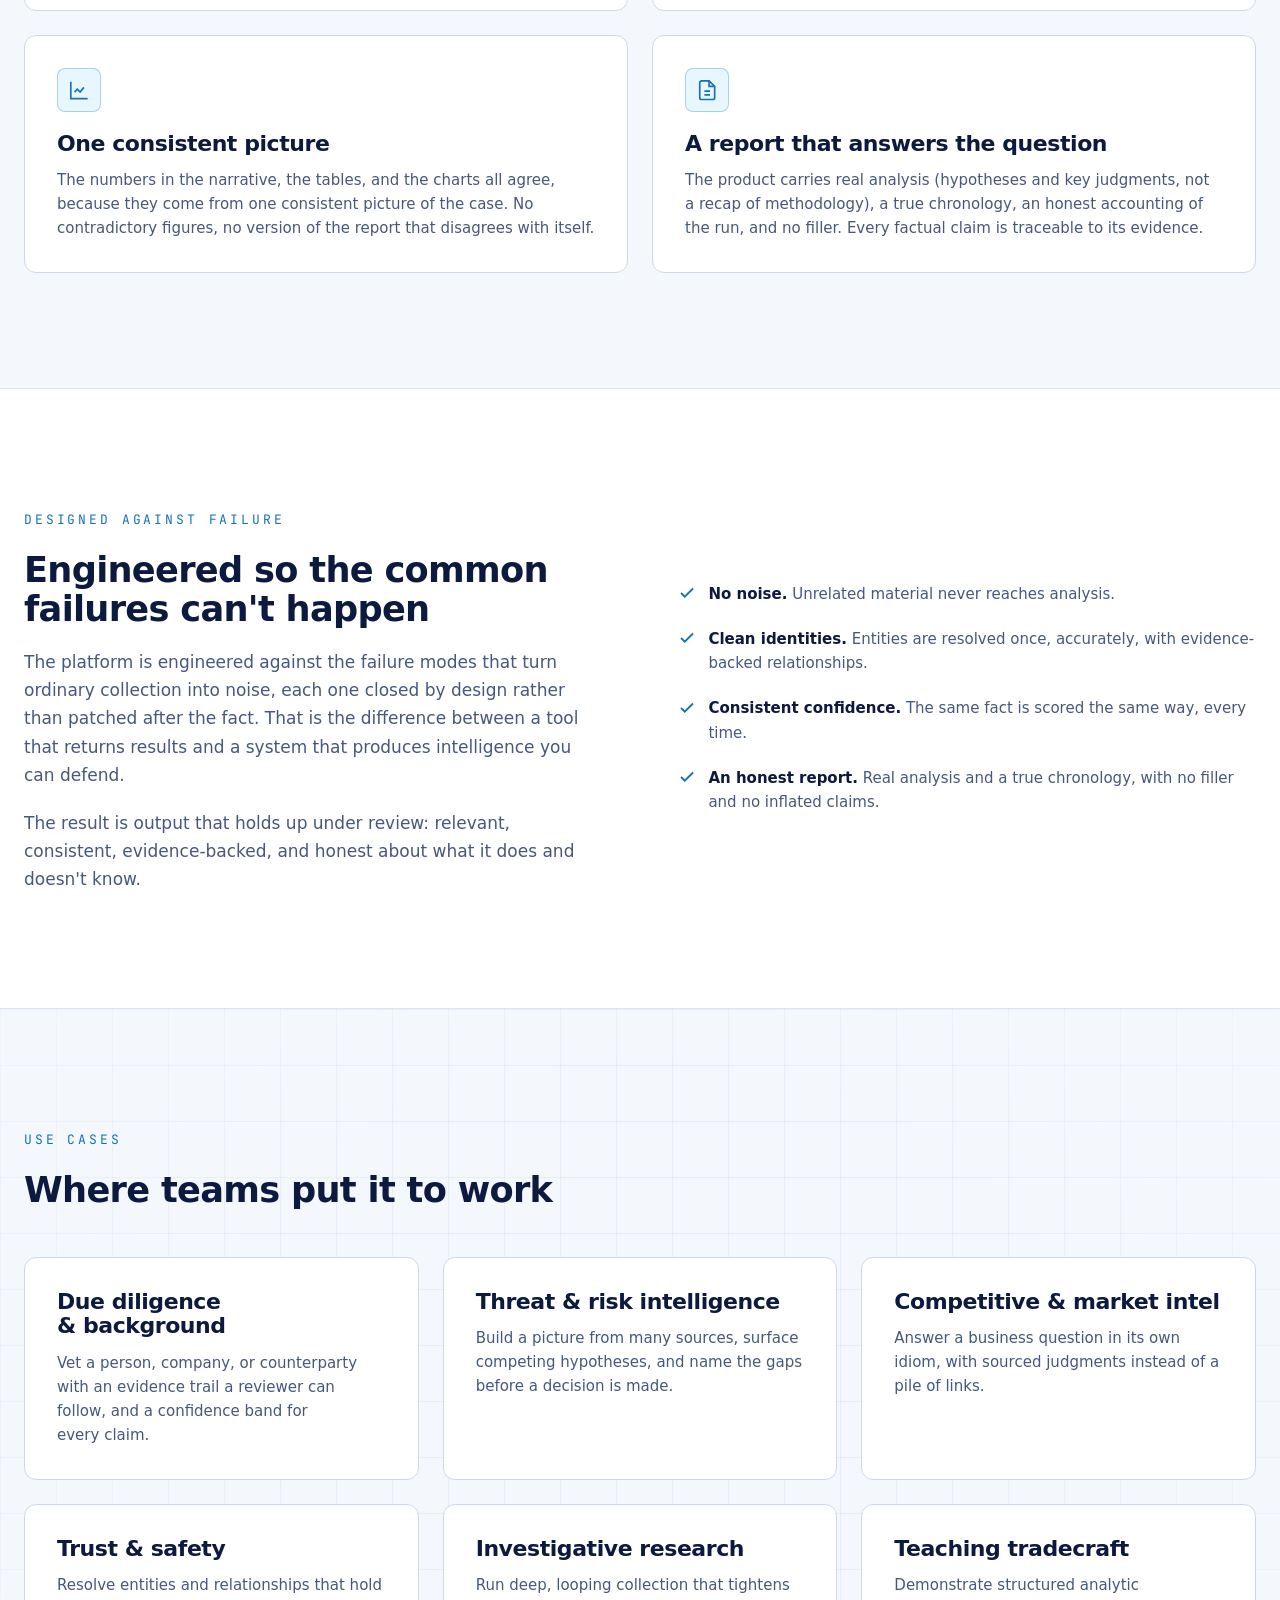
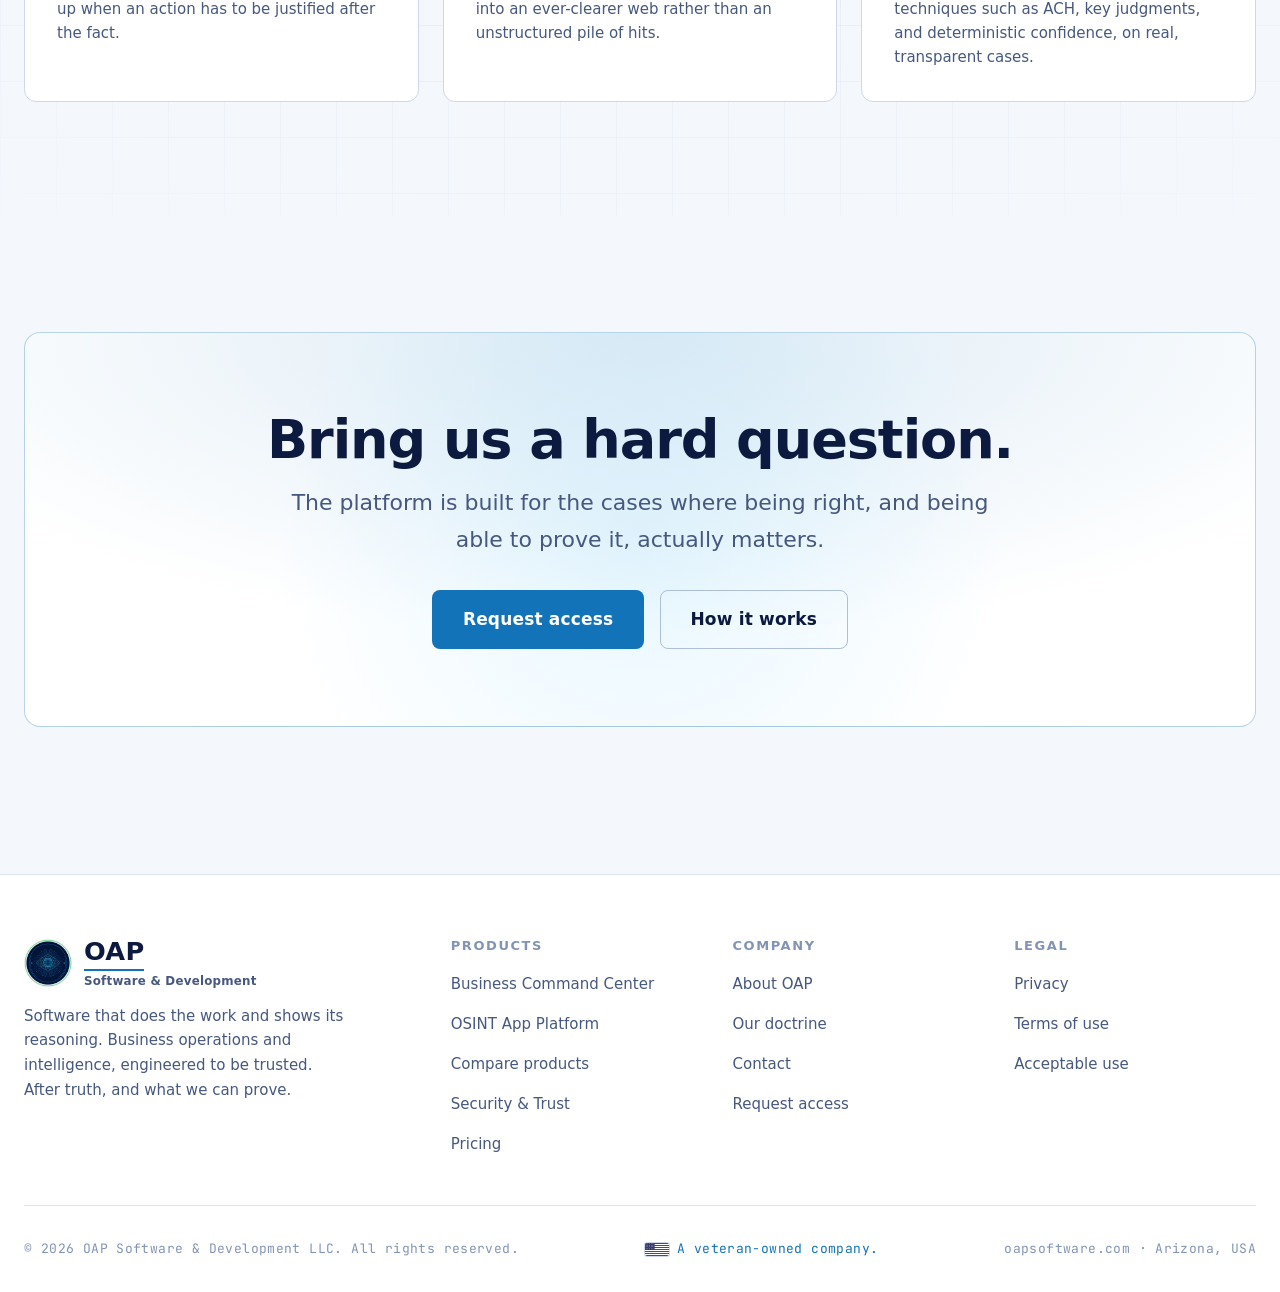
==== commit 65626ca7: "Site relaunch: two-product structure (Business Command Center + OSINT App Platform) - Add products.h" ====
--- a/capabilities.html
+++ b/capabilities.html
@@ -1,157 +1,187 @@
 <!DOCTYPE html>
 <html lang="en" data-theme="dark">
 <head>
- <script>(function(){try{var s=window['local'+'Storage'];var t=s?s.getItem('oap.theme'):null;if(t!=='light'&&t!=='dark'){t=(window.matchMedia&&window.matchMedia('(prefers-color-scheme: light)').matches)?'light':'dark';}document.documentElement.setAttribute('data-theme',t);}catch(e){}})();</script>
- <meta charset="UTF-8" />
- <meta name="viewport" content="width=device-width, initial-scale=1.0" />
- <title>Capabilities | OSINT App Platform by OAP</title>
- <meta name="description" content="The OSINT App Platform's guarantees: requirement-driven collection, deterministic correlation and confidence, entity and relationship integrity, source comprehension, and an auditable report." />
- <meta property="og:title" content="Capabilities | OSINT App Platform by OAP" />
- <meta property="og:description" content="The OSINT App Platform's guarantees: requirement-driven collection, deterministic correlation and confidence, entity and relationship integrity, source comprehension, and an auditable report." />
- <link rel="preconnect" href="https://api.fontshare.com" />
- <link rel="preconnect" href="https://fonts.googleapis.com" />
- <link rel="preconnect" href="https://fonts.gstatic.com" crossorigin />
- <link href="https://api.fontshare.com/v2/css?f[]=cabinet-grotesk@500,700,800&f[]=satoshi@400,500,700&f[]=general-sans@500,600&display=swap" rel="stylesheet" />
- <link href="https://fonts.googleapis.com/css2?family=JetBrains+Mono:wght@400;500&display=swap" rel="stylesheet" />
- <meta property="og:image" content="assets/brand/oap-avatar.png" />
- <link rel="stylesheet" href="css/style.css" />
- <link rel="icon" href="favicon.ico" sizes="any" />
- <link rel="icon" type="image/png" sizes="32x32" href="assets/brand/favicon-32.png" />
- <link rel="icon" type="image/png" sizes="16x16" href="assets/brand/favicon-16.png" />
- <link rel="apple-touch-icon" sizes="180x180" href="assets/brand/favicon-180.png" />
+  <meta charset="UTF-8" />
+  <meta name="viewport" content="width=device-width, initial-scale=1.0" />
+  <title>OSINT App Platform Capabilities | OAP Software</title>
+  <meta name="description" content="The OSINT App Platform's guarantees: requirement-driven collection, deterministic correlation and confidence, entity and relationship integrity, source comprehension, and an auditable report." />
+  <meta name="keywords" content="OSINT capabilities, deterministic correlation, entity resolution, intelligence confidence scoring, auditable OSINT, open-source intelligence features" />
+  <meta name="robots" content="index, follow, max-image-preview:large" />
+  <meta name="author" content="OAP Software & Development LLC" />
+  <meta name="theme-color" content="#0C1A40" />
+  <link rel="canonical" href="https://oapsoftware.com/capabilities.html" />
+  <meta property="og:type" content="website" />
+  <meta property="og:site_name" content="OAP Software & Development" />
+  <meta property="og:locale" content="en_US" />
+  <meta property="og:title" content="OSINT App Platform Capabilities | OAP Software" />
+  <meta property="og:description" content="The OSINT App Platform's guarantees: requirement-driven collection, deterministic correlation and confidence, entity and relationship integrity, source comprehension, and an auditable report." />
+  <meta property="og:url" content="https://oapsoftware.com/capabilities.html" />
+  <meta property="og:image" content="https://oapsoftware.com/assets/brand/oap-avatar.png" />
+  <meta property="og:image:alt" content="OAP Software & Development" />
+  <meta name="twitter:card" content="summary_large_image" />
+  <meta name="twitter:title" content="OSINT App Platform Capabilities | OAP Software" />
+  <meta name="twitter:description" content="The OSINT App Platform's guarantees: requirement-driven collection, deterministic correlation and confidence, entity and relationship integrity, source comprehension, and an auditable report." />
+  <meta name="twitter:image" content="https://oapsoftware.com/assets/brand/oap-avatar.png" />
+  <link rel="preconnect" href="https://api.fontshare.com" />
+  <link rel="preconnect" href="https://fonts.googleapis.com" />
+  <link rel="preconnect" href="https://fonts.gstatic.com" crossorigin />
+  <link href="https://api.fontshare.com/v2/css?f[]=cabinet-grotesk@500,700,800&f[]=satoshi@400,500,700&f[]=general-sans@500,600&display=swap" rel="stylesheet" />
+  <link href="https://fonts.googleapis.com/css2?family=JetBrains+Mono:wght@400;500&display=swap" rel="stylesheet" />
+  <link rel="stylesheet" href="css/style.css" />
+  <link rel="icon" href="favicon.ico" sizes="any" />
+  <link rel="icon" type="image/png" sizes="32x32" href="assets/brand/favicon-32.png" />
+  <link rel="icon" type="image/png" sizes="16x16" href="assets/brand/favicon-16.png" />
+  <link rel="apple-touch-icon" sizes="180x180" href="assets/brand/favicon-180.png" />
+  <script type="application/ld+json">
+  {"@context":"https://schema.org","@type":"Organization","name":"OAP Software & Development LLC","alternateName":"OAP","url":"https://oapsoftware.com","logo":"https://oapsoftware.com/assets/brand/oap-avatar.png","description":"OAP Software & Development builds the OAP Business Command Center, an AI-run business operations platform, and the OSINT App Platform, a requirement-driven open-source intelligence engine.","foundingLocation":{"@type":"Place","address":{"@type":"PostalAddress","addressRegion":"AZ","addressCountry":"US"}},"sameAs":["https://www.linkedin.com/company/oapsoftware/"]}
+  </script>
+  <script type="application/ld+json">
+  {"@context":"https://schema.org","@type":"SoftwareApplication","name":"OSINT App Platform","applicationCategory":"SecurityApplication","operatingSystem":"Windows, macOS, Linux","description":"A requirement-driven open-source intelligence engine that reasons about a requirement before it collects, correlates findings with patent-pending deterministic correlation, and produces an auditable intelligence report.","url":"https://oapsoftware.com/platform.html","publisher":{"@type":"Organization","name":"OAP Software & Development LLC"}}
+  </script>
 </head>
 <body>
- <header class="header">
- <div class="container">
- <nav class="nav" aria-label="Primary">
- <a href="index.html" class="nav__brand" aria-label="OAP Software and Development home">
- <img class="brand-emblem" src="assets/brand/oap-emblem-green.png" alt="OAP" width="120" height="120" />
- <span class="brand-wordmark">
- <span class="brand-name">OAP<sup class="brand-tm">™</sup></span>
- <span class="brand-desc">OSINT App Platform</span>
- <span class="brand-maker">by OAP Software &amp; Development</span>
- </span>
- </a>
- <div class="nav__links" id="nav-links">
- <a href="platform.html">Platform</a>
- <a href="demo.html">See how it works</a>
- <a href="capabilities.html" class="is-active">Capabilities</a>
- <a href="security.html">Security &amp; Trust</a>
- <a href="pricing.html">Pricing</a>
- <a href="company.html">Company</a>
- <a href="contact.html" class="btn btn--primary nav__cta-mobile" style="margin-top:1rem;">Request access</a>
- </div>
- <div class="nav__actions">
- <button class="theme-toggle" data-theme-toggle aria-label="Switch color theme"></button>
- <a href="contact.html" class="btn btn--primary nav__cta-desktop">Request access</a>
- <button class="nav__toggle" aria-label="Toggle menu" aria-expanded="false" aria-controls="nav-links">
- <svg width="20" height="20" viewBox="0 0 24 24" fill="none" stroke="currentColor" stroke-width="2"><line x1="3" y1="6" x2="21" y2="6"/><line x1="3" y1="12" x2="21" y2="12"/><line x1="3" y1="18" x2="21" y2="18"/></svg>
- </button>
- </div>
- </nav>
- </div>
- </header>
- <main>
+  <header class="header">
+    <div class="container">
+      <nav class="nav" aria-label="Primary">
+        <a href="index.html" class="nav__brand" aria-label="OAP Software and Development home">
+          <img class="brand-emblem" src="assets/brand/oap-emblem-green.png" alt="OAP" width="120" height="120" />
+          <span class="brand-wordmark">
+            <span class="brand-name">OAP</span>
+            <span class="brand-tag">Software &amp; Development</span>
+          </span>
+        </a>
+        <div class="nav__links" id="nav-links">
+          <div class="nav__dropdown">
+            <a href="products.html" class="nav__dropdown-trigger is-active" aria-haspopup="true">Products
+              <svg width="14" height="14" viewBox="0 0 24 24" fill="none" stroke="currentColor" stroke-width="2.2" aria-hidden="true"><path d="m6 9 6 6 6-6"/></svg>
+            </a>
+            <div class="nav__menu" role="menu">
+              <a href="business-command-center.html" role="menuitem">
+                <span class="nav__menu-title">Business Command Center</span>
+                <span class="nav__menu-desc">AI that runs the back office. You approve.</span>
+              </a>
+              <a href="platform.html" role="menuitem">
+                <span class="nav__menu-title">OSINT App Platform</span>
+                <span class="nav__menu-desc">Requirement-driven intelligence, fully auditable.</span>
+              </a>
+              <a href="products.html" role="menuitem" class="nav__menu-all">Compare both products &rarr;</a>
+            </div>
+          </div>
+          <a href="demo.html">Demo</a>
+          <a href="security.html">Security &amp; Trust</a>
+          <a href="pricing.html">Pricing</a>
+          <a href="company.html">Company</a>
+          <a href="contact.html" class="btn btn--primary nav__cta-mobile" style="margin-top:1rem;">Request access</a>
+        </div>
+        <div class="nav__actions">
+          <button class="theme-toggle" data-theme-toggle aria-label="Switch color theme"></button>
+          <a href="contact.html" class="btn btn--primary nav__cta-desktop">Request access</a>
+          <button class="nav__toggle" aria-label="Toggle menu" aria-expanded="false" aria-controls="nav-links">
+            <svg width="20" height="20" viewBox="0 0 24 24" fill="none" stroke="currentColor" stroke-width="2"><line x1="3" y1="6" x2="21" y2="6"/><line x1="3" y1="12" x2="21" y2="12"/><line x1="3" y1="18" x2="21" y2="18"/></svg>
+          </button>
+        </div>
+      </nav>
+    </div>
+  </header>
+  <main>
 
- <section class="page-hero grid-bg">
- <div class="container">
- <span class="eyebrow">Capabilities</span>
- <h1>What the platform does, and what it refuses to do.</h1>
- <p>The OSINT App Platform is engineered around a set of guarantees. Each one closes a failure mode that turns ordinary collection into noise. These are the capabilities that make the output defensible.</p>
- </div>
- </section>
+    <section class="page-hero grid-bg">
+      <div class="container">
+        <span class="eyebrow">Capabilities</span>
+        <h1>What the platform does, and what it refuses to do.</h1>
+        <p>The OSINT App Platform is engineered around a set of guarantees. Each one closes a failure mode that turns ordinary collection into noise. These are the capabilities that make the output defensible.</p>
+      </div>
+    </section>
 
- <section class="section">
- <div class="container">
- <div class="grid grid--2">
- <div class="card reveal"><div class="card__icon"><svg viewBox="0 0 24 24" fill="none" stroke="currentColor" stroke-width="1.8"><circle cx="11" cy="11" r="7"/><path d="m21 21-4.3-4.3"/></svg></div><h3>Requirement-driven collection</h3><p>Nothing enters the case unless it relates to the requirement. Relevance is enforced as a gate: unrelated material is set aside, never promoted into analysis, so a query about a public figure is never polluted by an unrelated company that happens to share a name.</p></div>
- <div class="card reveal"><div class="card__icon"><svg viewBox="0 0 24 24" fill="none" stroke="currentColor" stroke-width="1.8"><circle cx="6" cy="6" r="2.5"/><circle cx="18" cy="9" r="2.5"/><circle cx="9" cy="18" r="2.5"/><path d="M8 7l8 1M8 8l1 8"/></svg></div><h3>Patent-pending deterministic correlation</h3><p>Findings are reconciled by a patent-pending deterministic correlation method, so the same inputs always produce the same result. The output is reproducible by design, not dependent on luck, order of discovery, or which run you happen to look at.</p></div>
- <div class="card reveal"><div class="card__icon"><svg viewBox="0 0 24 24" fill="none" stroke="currentColor" stroke-width="1.8"><path d="M12 2 4 6v6c0 5 3.5 8 8 10 4.5-2 8-5 8-10V6z"/><path d="m9 12 2 2 4-4"/></svg></div><h3>Defensible, consistent confidence</h3><p>Confidence reflects source reliability, corroboration, and relevance, and the same evidence is scored the same way every time. No contradictory confidence for the same fact, and one assertion carries one confidence you can defend.</p></div>
- <div class="card reveal"><div class="card__icon"><svg viewBox="0 0 24 24" fill="none" stroke="currentColor" stroke-width="1.8"><rect x="3" y="4" width="18" height="16" rx="2"/><path d="M7 9h10M7 13h6"/></svg></div><h3>Source reliability, assessed not assumed</h3><p>Sources are weighed by their actual nature, authoritative and primary records carry more weight than anonymous pages, rather than treated as equal. Unverified leads stay flagged as leads until something real stands behind them; they never get dressed up as vetted sources.</p></div>
- <div class="card reveal"><div class="card__icon"><svg viewBox="0 0 24 24" fill="none" stroke="currentColor" stroke-width="1.8"><circle cx="12" cy="7" r="4"/><path d="M5.5 21a6.5 6.5 0 0 1 13 0"/></svg></div><h3>Entity &amp; relationship integrity</h3><p>People, organizations, and assets are resolved cleanly and only linked when the evidence supports it. The platform won't fabricate a connection or merge two different real-world people, so the relationship map you act on is one you can trust.</p></div>
- <div class="card reveal"><div class="card__icon"><svg viewBox="0 0 24 24" fill="none" stroke="currentColor" stroke-width="1.8"><path d="M21 15a2 2 0 0 1-2 2H7l-4 4V5a2 2 0 0 1 2-2h14a2 2 0 0 1 2 2z"/></svg></div><h3>Reads for meaning, not tokens</h3><p>The platform comprehends source context and author intent (register, sarcasm, slang, and figurative references) the way a human analyst would, resolving them to what they actually mean while preserving the trail of where they came from. It understands the source; it doesn't just match words.</p></div>
- <div class="card reveal"><div class="card__icon"><svg viewBox="0 0 24 24" fill="none" stroke="currentColor" stroke-width="1.8"><path d="M3 3v18h18"/><path d="m7 14 3-3 3 3 4-5"/></svg></div><h3>One consistent picture</h3><p>The numbers in the narrative, the tables, and the charts all agree, because they come from one consistent picture of the case. No contradictory figures, no version of the report that disagrees with itself.</p></div>
- <div class="card reveal"><div class="card__icon"><svg viewBox="0 0 24 24" fill="none" stroke="currentColor" stroke-width="1.8"><path d="M14 2H6a2 2 0 0 0-2 2v16a2 2 0 0 0 2 2h12a2 2 0 0 0 2-2V8z"/><path d="M14 2v6h6M9 13h6M9 17h6"/></svg></div><h3>A report that answers the question</h3><p>The product carries real analysis (hypotheses and key judgments, not a recap of methodology), a true chronology, an honest accounting of the run, and no filler. Every factual claim is traceable to its evidence.</p></div>
- </div>
- </div>
- </section>
+    <section class="section">
+      <div class="container">
+        <div class="grid grid--2">
+          <div class="card reveal"><div class="card__icon"><svg viewBox="0 0 24 24" fill="none" stroke="currentColor" stroke-width="1.8"><circle cx="11" cy="11" r="7"/><path d="m21 21-4.3-4.3"/></svg></div><h3>Requirement-driven collection</h3><p>Nothing enters the case unless it relates to the requirement. Relevance is enforced as a gate. Unrelated material is set aside, never promoted into analysis, so a query about a public figure is never polluted by an unrelated company that happens to share a name.</p></div>
+          <div class="card reveal"><div class="card__icon"><svg viewBox="0 0 24 24" fill="none" stroke="currentColor" stroke-width="1.8"><circle cx="6" cy="6" r="2.5"/><circle cx="18" cy="9" r="2.5"/><circle cx="9" cy="18" r="2.5"/><path d="M8 7l8 1M8 8l1 8"/></svg></div><h3>Patent-pending deterministic correlation</h3><p>Findings are reconciled by a patent-pending deterministic correlation method, so the same inputs always produce the same result. The output is reproducible by design, not dependent on luck, order of discovery, or which run you happen to look at.</p></div>
+          <div class="card reveal"><div class="card__icon"><svg viewBox="0 0 24 24" fill="none" stroke="currentColor" stroke-width="1.8"><path d="M12 2 4 6v6c0 5 3.5 8 8 10 4.5-2 8-5 8-10V6z"/><path d="m9 12 2 2 4-4"/></svg></div><h3>Defensible, consistent confidence</h3><p>Confidence reflects source reliability, corroboration, and relevance, and the same evidence is scored the same way every time. No contradictory confidence for the same fact, and one assertion carries one confidence you can defend.</p></div>
+          <div class="card reveal"><div class="card__icon"><svg viewBox="0 0 24 24" fill="none" stroke="currentColor" stroke-width="1.8"><rect x="3" y="4" width="18" height="16" rx="2"/><path d="M7 9h10M7 13h6"/></svg></div><h3>Source reliability, assessed not assumed</h3><p>Sources are weighed by their actual nature, so authoritative and primary records carry more weight than anonymous pages rather than being treated as equal. Unverified leads stay flagged as leads until something real stands behind them; they never get dressed up as vetted sources.</p></div>
+          <div class="card reveal"><div class="card__icon"><svg viewBox="0 0 24 24" fill="none" stroke="currentColor" stroke-width="1.8"><circle cx="12" cy="7" r="4"/><path d="M5.5 21a6.5 6.5 0 0 1 13 0"/></svg></div><h3>Entity &amp; relationship integrity</h3><p>People, organizations, and assets are resolved cleanly and only linked when the evidence supports it. The platform won't fabricate a connection or merge two different real-world people, so the relationship map you act on is one you can trust.</p></div>
+          <div class="card reveal"><div class="card__icon"><svg viewBox="0 0 24 24" fill="none" stroke="currentColor" stroke-width="1.8"><path d="M21 15a2 2 0 0 1-2 2H7l-4 4V5a2 2 0 0 1 2-2h14a2 2 0 0 1 2 2z"/></svg></div><h3>Reads for meaning, not tokens</h3><p>The platform comprehends source context and author intent (register, sarcasm, slang, and figurative references) the way a human analyst would, resolving them to what they actually mean while preserving the trail of where they came from. It understands the source; it doesn't just match words.</p></div>
+          <div class="card reveal"><div class="card__icon"><svg viewBox="0 0 24 24" fill="none" stroke="currentColor" stroke-width="1.8"><path d="M3 3v18h18"/><path d="m7 14 3-3 3 3 4-5"/></svg></div><h3>One consistent picture</h3><p>The numbers in the narrative, the tables, and the charts all agree, because they come from one consistent picture of the case. No contradictory figures, no version of the report that disagrees with itself.</p></div>
+          <div class="card reveal"><div class="card__icon"><svg viewBox="0 0 24 24" fill="none" stroke="currentColor" stroke-width="1.8"><path d="M14 2H6a2 2 0 0 0-2 2v16a2 2 0 0 0 2 2h12a2 2 0 0 0 2-2V8z"/><path d="M14 2v6h6M9 13h6M9 17h6"/></svg></div><h3>A report that answers the question</h3><p>The product carries real analysis (hypotheses and key judgments, not a recap of methodology), a true chronology, an honest accounting of the run, and no filler. Every factual claim is traceable to its evidence.</p></div>
+        </div>
+      </div>
+    </section>
 
- <section class="section" style="background:var(--color-surface); border-block:1px solid var(--color-divider);">
- <div class="container">
- <div class="split">
- <div class="reveal">
- <span class="eyebrow">Designed against failure</span>
- <h2 class="section-title">Engineered so the common failures can't happen</h2>
- <p class="muted" style="margin-bottom:var(--space-5);">The platform is engineered against the failure modes that turn ordinary collection into noise, each one closed by design rather than patched after the fact. That is the difference between a tool that returns results and a system that produces intelligence you can defend.</p>
- <p class="muted">The result is output that holds up under review: relevant, consistent, evidence-backed, and honest about what it does and doesn't know.</p>
- </div>
- <div class="split__media reveal">
- <ul class="feature-list" style="gap:var(--space-5);">
- <li><svg class="ck" width="18" height="18" viewBox="0 0 24 24" fill="none" stroke="currentColor" stroke-width="2.5"><path d="M20 6 9 17l-5-5"/></svg><span><strong>No noise.</strong> Unrelated material never reaches analysis.</span></li>
- <li><svg class="ck" width="18" height="18" viewBox="0 0 24 24" fill="none" stroke="currentColor" stroke-width="2.5"><path d="M20 6 9 17l-5-5"/></svg><span><strong>Clean identities.</strong> Entities are resolved once, accurately, with evidence-backed relationships.</span></li>
- <li><svg class="ck" width="18" height="18" viewBox="0 0 24 24" fill="none" stroke="currentColor" stroke-width="2.5"><path d="M20 6 9 17l-5-5"/></svg><span><strong>Consistent confidence.</strong> The same fact is scored the same way, every time.</span></li>
- <li><svg class="ck" width="18" height="18" viewBox="0 0 24 24" fill="none" stroke="currentColor" stroke-width="2.5"><path d="M20 6 9 17l-5-5"/></svg><span><strong>An honest report.</strong> Real analysis and a true chronology, no filler, no inflated claims.</span></li>
- </ul>
- </div>
- </div>
- </div>
- </section>
+    <section class="section" style="background:var(--color-surface); border-block:1px solid var(--color-divider);">
+      <div class="container">
+        <div class="split">
+          <div class="reveal">
+            <span class="eyebrow">Designed against failure</span>
+            <h2 class="section-title">Engineered so the common failures can't happen</h2>
+            <p class="muted" style="margin-bottom:var(--space-5);">The platform is engineered against the failure modes that turn ordinary collection into noise, each one closed by design rather than patched after the fact. That is the difference between a tool that returns results and a system that produces intelligence you can defend.</p>
+            <p class="muted">The result is output that holds up under review: relevant, consistent, evidence-backed, and honest about what it does and doesn't know.</p>
+          </div>
+          <div class="split__media reveal">
+            <ul class="feature-list" style="gap:var(--space-5);">
+              <li><svg class="ck" width="18" height="18" viewBox="0 0 24 24" fill="none" stroke="currentColor" stroke-width="2.5"><path d="M20 6 9 17l-5-5"/></svg><span><strong>No noise.</strong> Unrelated material never reaches analysis.</span></li>
+              <li><svg class="ck" width="18" height="18" viewBox="0 0 24 24" fill="none" stroke="currentColor" stroke-width="2.5"><path d="M20 6 9 17l-5-5"/></svg><span><strong>Clean identities.</strong> Entities are resolved once, accurately, with evidence-backed relationships.</span></li>
+              <li><svg class="ck" width="18" height="18" viewBox="0 0 24 24" fill="none" stroke="currentColor" stroke-width="2.5"><path d="M20 6 9 17l-5-5"/></svg><span><strong>Consistent confidence.</strong> The same fact is scored the same way, every time.</span></li>
+              <li><svg class="ck" width="18" height="18" viewBox="0 0 24 24" fill="none" stroke="currentColor" stroke-width="2.5"><path d="M20 6 9 17l-5-5"/></svg><span><strong>An honest report.</strong> Real analysis and a true chronology, with no filler and no inflated claims.</span></li>
+            </ul>
+          </div>
+        </div>
+      </div>
+    </section>
 
- <section class="section grid-bg">
- <div class="container">
- <div style="max-width:50ch; margin-bottom:var(--space-12);">
- <span class="eyebrow">Use cases</span>
- <h2 class="section-title">Where teams put it to work</h2>
- </div>
- <div class="grid grid--3">
- <div class="card reveal"><h3>Due diligence &amp; background</h3><p>Vet a person, company, or counterparty with an evidence trail a reviewer can follow, and a confidence band for every claim.</p></div>
- <div class="card reveal"><h3>Threat &amp; risk intelligence</h3><p>Build a picture from many sources, surface competing hypotheses, and name the gaps before a decision is made.</p></div>
- <div class="card reveal"><h3>Competitive &amp; market intel</h3><p>Answer a business question in its own idiom, with sourced judgments instead of a pile of links.</p></div>
- <div class="card reveal"><h3>Trust &amp; safety</h3><p>Resolve entities and relationships that hold up when an action has to be justified after the fact.</p></div>
- <div class="card reveal"><h3>Investigative research</h3><p>Run deep, looping collection that tightens into an ever-clearer web rather than an unstructured pile of hits.</p></div>
- <div class="card reveal"><h3>Teaching tradecraft</h3><p>Demonstrate structured analytic techniques (ACH, key judgments, deterministic confidence) on real, transparent cases.</p></div>
- </div>
- </div>
- </section>
+    <section class="section grid-bg">
+      <div class="container">
+        <div style="max-width:50ch; margin-bottom:var(--space-12);">
+          <span class="eyebrow">Use cases</span>
+          <h2 class="section-title">Where teams put it to work</h2>
+        </div>
+        <div class="grid grid--3">
+          <div class="card reveal"><h3>Due diligence &amp; background</h3><p>Vet a person, company, or counterparty with an evidence trail a reviewer can follow, and a confidence band for every claim.</p></div>
+          <div class="card reveal"><h3>Threat &amp; risk intelligence</h3><p>Build a picture from many sources, surface competing hypotheses, and name the gaps before a decision is made.</p></div>
+          <div class="card reveal"><h3>Competitive &amp; market intel</h3><p>Answer a business question in its own idiom, with sourced judgments instead of a pile of links.</p></div>
+          <div class="card reveal"><h3>Trust &amp; safety</h3><p>Resolve entities and relationships that hold up when an action has to be justified after the fact.</p></div>
+          <div class="card reveal"><h3>Investigative research</h3><p>Run deep, looping collection that tightens into an ever-clearer web rather than an unstructured pile of hits.</p></div>
+          <div class="card reveal"><h3>Teaching tradecraft</h3><p>Demonstrate structured analytic techniques such as ACH, key judgments, and deterministic confidence, on real, transparent cases.</p></div>
+        </div>
+      </div>
+    </section>
 
- <section class="section">
- <div class="container">
- <div class="cta-band reveal">
- <h2>Bring us a hard question.</h2>
- <p>The platform is built for the cases where being right, and being able to prove it, actually matters.</p>
- <div class="hero__actions"><a href="contact.html" class="btn btn--primary btn--lg">Request access</a><a href="platform.html" class="btn btn--ghost btn--lg">How it works</a></div>
- </div>
- </div>
- </section>
+    <section class="section">
+      <div class="container">
+        <div class="cta-band reveal">
+          <h2>Bring us a hard question.</h2>
+          <p>The platform is built for the cases where being right, and being able to prove it, actually matters.</p>
+          <div class="hero__actions"><a href="contact.html" class="btn btn--primary btn--lg">Request access</a><a href="platform.html" class="btn btn--ghost btn--lg">How it works</a></div>
+        </div>
+      </div>
+    </section>
 
- </main>
- <footer class="footer">
- <div class="container">
- <div class="footer__grid">
- <div class="footer__brand">
- <a href="index.html" class="nav__brand">
- <img class="brand-emblem" src="assets/brand/oap-emblem-green.png" alt="OAP" width="120" height="120" />
- <span class="brand-wordmark">
- <span class="brand-name">OAP<sup class="brand-tm">&trade;</sup></span>
- <span class="brand-tag">Software &amp; Development</span>
- </span>
- </a>
- <p>The OSINT App Platform: intelligence-grade collection, correlation, and reporting. After truth, and what we can prove.</p>
- <a class="footer__social" href="https://www.linkedin.com/company/oapsoftware/" target="_blank" rel="noopener" aria-label="Follow OAP Software & Development on LinkedIn"><svg width="18" height="18" viewBox="0 0 24 24" fill="currentColor" aria-hidden="true"><path d="M20.45 20.45h-3.56v-5.57c0-1.33-.02-3.04-1.85-3.04-1.85 0-2.13 1.45-2.13 2.94v5.67H9.35V9h3.42v1.56h.05c.48-.9 1.64-1.85 3.37-1.85 3.6 0 4.27 2.37 4.27 5.45v6.29zM5.34 7.43a2.06 2.06 0 1 1 0-4.13 2.06 2.06 0 0 1 0 4.13zM7.12 20.45H3.55V9h3.57v11.45zM22.22 0H1.77C.79 0 0 .77 0 1.73v20.54C0 23.23.79 24 1.77 24h20.45c.98 0 1.78-.77 1.78-1.73V1.73C24 .77 23.2 0 22.22 0z"/></svg><span>Follow us on LinkedIn</span></a>
- </div>
- <div><h4>Platform</h4><ul role="list"><li><a href="platform.html">How it works</a></li><li><a href="demo.html">See how it works</a></li><li><a href="capabilities.html">Capabilities</a></li><li><a href="security.html">Security &amp; Trust</a></li><li><a href="pricing.html">Pricing</a></li></ul></div>
- <div><h4>Company</h4><ul role="list"><li><a href="company.html">About OAP</a></li><li><a href="company.html#doctrine">Our doctrine</a></li><li><a href="contact.html">Contact</a></li><li><a href="contact.html">Request access</a></li></ul></div>
- <div><h4>Legal</h4><ul role="list"><li><a href="privacy.html">Privacy Policy</a></li><li><a href="terms.html">Terms of use</a></li><li><a href="legal.html#acceptable-use">Acceptable use</a></li></ul></div>
- </div>
- <div class="footer__bottom">
- <span>© 2026 OAP Software &amp; Development LLC. All rights reserved.</span>
- <span style="color:var(--color-primary); white-space:nowrap;">A veteran-owned company.<svg class="flag-us" viewBox="0 0 190 100" width="22" height="12" role="img" aria-label="United States flag" style="vertical-align:middle; margin-left:0.5rem; border-radius:2px; box-shadow:0 0 0 1px rgba(255,255,255,0.18);"><defs><clipPath id="flagRound"><rect width="190" height="100" rx="3"/></clipPath></defs><g clip-path="url(#flagRound)"><rect x="0" y="0.000" width="190" height="7.692" fill="#B22234"/><rect x="0" y="7.692" width="190" height="7.692" fill="#FFFFFF"/><rect x="0" y="15.385" width="190" height="7.692" fill="#B22234"/><rect x="0" y="23.077" width="190" height="7.692" fill="#FFFFFF"/><rect x="0" y="30.769" width="190" height="7.692" fill="#B22234"/><rect x="0" y="38.462" width="190" height="7.692" fill="#FFFFFF"/><rect x="0" y="46.154" width="190" height="7.692" fill="#B22234"/><rect x="0" y="53.846" width="190" height="7.692" fill="#FFFFFF"/><rect x="0" y="61.538" width="190" height="7.692" fill="#B22234"/><rect x="0" y="69.231" width="190" height="7.692" fill="#FFFFFF"/><rect x="0" y="76.923" width="190" height="7.692" fill="#B22234"/><rect x="0" y="84.615" width="190" height="7.692" fill="#FFFFFF"/><rect x="0" y="92.308" width="190" height="7.692" fill="#B22234"/><rect x="0" y="0" width="76" height="53.846" fill="#3C3B6E"/><circle cx="8.0" cy="7.0" r="2.2" fill="#FFFFFF"/><circle cx="23.0" cy="7.0" r="2.2" fill="#FFFFFF"/><circle cx="38.0" cy="7.0" r="2.2" fill="#FFFFFF"/><circle cx="53.0" cy="7.0" r="2.2" fill="#FFFFFF"/><circle cx="68.0" cy="7.0" r="2.2" fill="#FFFFFF"/><circle cx="8.0" cy="19.5" r="2.2" fill="#FFFFFF"/><circle cx="23.0" cy="19.5" r="2.2" fill="#FFFFFF"/><circle cx="38.0" cy="19.5" r="2.2" fill="#FFFFFF"/><circle cx="53.0" cy="19.5" r="2.2" fill="#FFFFFF"/><circle cx="68.0" cy="19.5" r="2.2" fill="#FFFFFF"/><circle cx="8.0" cy="32.0" r="2.2" fill="#FFFFFF"/><circle cx="23.0" cy="32.0" r="2.2" fill="#FFFFFF"/><circle cx="38.0" cy="32.0" r="2.2" fill="#FFFFFF"/><circle cx="53.0" cy="32.0" r="2.2" fill="#FFFFFF"/><circle cx="68.0" cy="32.0" r="2.2" fill="#FFFFFF"/><circle cx="8.0" cy="44.5" r="2.2" fill="#FFFFFF"/><circle cx="23.0" cy="44.5" r="2.2" fill="#FFFFFF"/><circle cx="38.0" cy="44.5" r="2.2" fill="#FFFFFF"/><circle cx="53.0" cy="44.5" r="2.2" fill="#FFFFFF"/><circle cx="68.0" cy="44.5" r="2.2" fill="#FFFFFF"/></g></svg></span>
- <span>oapsoftware.com · Arizona, USA</span>
- </div>
- </div>
- </footer>
+  </main>
+  <footer class="footer">
+    <div class="container">
+      <div class="footer__grid">
+        <div class="footer__brand">
+          <a href="index.html" class="nav__brand">
+            <img class="brand-emblem" src="assets/brand/oap-emblem-green.png" alt="OAP" width="120" height="120" />
+            <span class="brand-wordmark">
+              <span class="brand-name">OAP</span>
+              <span class="brand-tag">Software &amp; Development</span>
+            </span>
+          </a>
+          <p>Software that does the work and shows its reasoning. Business operations and intelligence, engineered to be trusted. After truth, and what we can prove.</p>
+        </div>
+        <div><h4>Products</h4><ul role="list"><li><a href="business-command-center.html">Business Command Center</a></li><li><a href="platform.html">OSINT App Platform</a></li><li><a href="products.html">Compare products</a></li><li><a href="security.html">Security &amp; Trust</a></li><li><a href="pricing.html">Pricing</a></li></ul></div>
+        <div><h4>Company</h4><ul role="list"><li><a href="company.html">About OAP</a></li><li><a href="company.html#doctrine">Our doctrine</a></li><li><a href="contact.html">Contact</a></li><li><a href="contact.html">Request access</a></li></ul></div>
+        <div><h4>Legal</h4><ul role="list"><li><a href="privacy.html">Privacy</a></li><li><a href="terms.html">Terms of use</a></li><li><a href="legal.html#acceptable-use">Acceptable use</a></li></ul></div>
+      </div>
+      <div class="footer__bottom">
+        <span>© 2026 OAP Software &amp; Development LLC. All rights reserved.</span>
+        <span class="vet-line"><svg class="us-flag" viewBox="0 0 24 13" width="24" height="13" role="img" aria-label="United States flag"><rect width="24" height="13" fill="#FFFFFF"/><rect x="0" y="0" width="24" height="1" fill="#B22234"/><rect x="0" y="2" width="24" height="1" fill="#B22234"/><rect x="0" y="4" width="24" height="1" fill="#B22234"/><rect x="0" y="6" width="24" height="1" fill="#B22234"/><rect x="0" y="8" width="24" height="1" fill="#B22234"/><rect x="0" y="10" width="24" height="1" fill="#B22234"/><rect x="0" y="12" width="24" height="1" fill="#B22234"/><rect x="0" y="0" width="9.6" height="7" fill="#3C3B6E"/><g fill="#FFFFFF"><circle cx="1.1" cy="0.8" r="0.32"/><circle cx="2.8" cy="0.8" r="0.32"/><circle cx="4.5" cy="0.8" r="0.32"/><circle cx="6.2" cy="0.8" r="0.32"/><circle cx="7.9" cy="0.8" r="0.32"/><circle cx="1.1" cy="2.3" r="0.32"/><circle cx="2.8" cy="2.3" r="0.32"/><circle cx="4.5" cy="2.3" r="0.32"/><circle cx="6.2" cy="2.3" r="0.32"/><circle cx="7.9" cy="2.3" r="0.32"/><circle cx="1.1" cy="3.8" r="0.32"/><circle cx="2.8" cy="3.8" r="0.32"/><circle cx="4.5" cy="3.8" r="0.32"/><circle cx="6.2" cy="3.8" r="0.32"/><circle cx="7.9" cy="3.8" r="0.32"/><circle cx="1.1" cy="5.3" r="0.32"/><circle cx="2.8" cy="5.3" r="0.32"/><circle cx="4.5" cy="5.3" r="0.32"/><circle cx="6.2" cy="5.3" r="0.32"/><circle cx="7.9" cy="5.3" r="0.32"/></g></svg><span style="color:var(--color-primary);">A veteran-owned company.</span></span>
+        <span>oapsoftware.com · Arizona, USA</span>
+      </div>
+    </div>
+  </footer>
 
- <script src="js/storage-shim.js"></script>
- <script src="js/main.js"></script>
+  <script src="js/main.js"></script>
 </body>
 </html>
--- a/css/style.css
+++ b/css/style.css
@@ -1,5 +1,5 @@
 /* ============================================================
-   OAP Software & Development LLC, Design System
+   OAP Software & Development LLC — Design System
    Intelligence-grade: deep navy #0C1A40, cyan accent #5AC8FF
    ============================================================ */
 
@@ -72,15 +72,13 @@
 /* On light surfaces the bright cyan is reserved for fills/glows; a deeper
    ocean-blue primary carries text/links so contrast stays accessible (AA). */
 [data-theme='light'] {
-  /* Soft light-grey palette (no harsh pure white). Page sits on a calm grey;
-     cards/surfaces are a touch lighter so they still read as raised. */
-  --color-bg: #eceef2;
-  --color-surface: #f4f6f9;
-  --color-surface-2: #e6eaf0;
-  --color-surface-offset: #dfe4ec;
-  --color-divider: #d3dae5;
-  --color-border: #c6cfdc;
-  --color-border-strong: #aab6c9;
+  --color-bg: #f4f7fc;
+  --color-surface: #ffffff;
+  --color-surface-2: #eef3fa;
+  --color-surface-offset: #e7eef8;
+  --color-divider: #dbe4f1;
+  --color-border: #cdd9ea;
+  --color-border-strong: #aebfda;
 
   --color-text: #0c1a40;
   --color-text-muted: #46587e;
@@ -196,7 +194,6 @@
   gap: var(--space-2);
   margin-bottom: var(--space-5);
 }
-/* (removed the leading accent line before eyebrow labels per request) */
 
 .section-title { font-size: var(--text-xl); margin-bottom: var(--space-5); max-width: 22ch; }
 .section-lead { font-size: var(--text-lg); color: var(--color-text-muted); max-width: 60ch; font-family: var(--font-body); font-weight: 400; line-height: 1.55; }
@@ -252,32 +249,33 @@
   font-family: var(--font-body); font-weight: 600; font-size: 0.74rem; letter-spacing: 0.02em;
   color: var(--color-text-muted); margin-top: 0.3rem;
 }
-/* Product descriptor under the OAP wordmark (Option 1 lockup): OAP is the hero,
-   "OSINT App Platform" spells out what it is. Small uppercase, brand-tinted. */
-.nav__brand .brand-desc {
-  font-family: var(--font-body); font-weight: 600; font-size: 0.7rem; letter-spacing: 0.06em;
-  text-transform: uppercase; color: var(--color-primary); margin-top: 0.34rem;
-}
-/* Maker line under the descriptor: who makes it. Small, muted, sentence case. */
-.nav__brand .brand-maker {
-  font-family: var(--font-body); font-weight: 500; font-size: 0.62rem; letter-spacing: 0.01em;
-  color: var(--color-text-muted); margin-top: 0.16rem;
-}
-/* Trademark mark: small superscript that does not inherit the wordmark size. */
-.brand-name .brand-tm {
-  font-size: 0.42em; font-weight: 600; vertical-align: super; letter-spacing: 0;
-  margin-left: 0.06em; border-bottom: none;
-}
 @media (max-width: 600px) {
   .nav__brand .brand-emblem { height: 2.8rem; width: 2.8rem; }
   .nav__brand .brand-name { font-size: 1.5rem; }
   .nav__brand .brand-tag { font-size: 0.68rem; }
-  .nav__brand .brand-desc { font-size: 0.62rem; letter-spacing: 0.04em; }
-  .nav__brand .brand-maker { font-size: 0.56rem; }
 }
 .nav__links { display: flex; align-items: center; gap: var(--space-6); margin-left: auto; }
 .nav__links a { font-size: var(--text-sm); color: var(--color-text-muted); font-weight: 500; }
 .nav__links a:hover, .nav__links a.is-active { color: var(--color-text); }
+
+/* Products dropdown */
+.nav__dropdown { position: relative; }
+.nav__dropdown-trigger { display: inline-flex; align-items: center; gap: 0.3rem; cursor: pointer; }
+.nav__dropdown-trigger svg { transition: transform var(--transition, 0.2s ease); }
+.nav__dropdown:hover .nav__dropdown-trigger svg, .nav__dropdown:focus-within .nav__dropdown-trigger svg { transform: rotate(180deg); }
+.nav__menu {
+  position: absolute; top: calc(100% + 0.6rem); left: -0.75rem; min-width: 20rem;
+  background: var(--color-surface-2, var(--color-surface)); border: 1px solid var(--color-border);
+  border-radius: var(--radius-lg); box-shadow: var(--shadow-lg, var(--shadow-md));
+  padding: var(--space-2); display: grid; gap: 2px; opacity: 0; visibility: hidden;
+  transform: translateY(-6px); transition: opacity 0.18s ease, transform 0.18s ease, visibility 0.18s; z-index: 60;
+}
+.nav__dropdown:hover .nav__menu, .nav__dropdown:focus-within .nav__menu { opacity: 1; visibility: visible; transform: translateY(0); }
+.nav__menu a { display: block; padding: var(--space-3) var(--space-4); border-radius: var(--radius-md); }
+.nav__menu a:hover { background: var(--color-primary-surface, rgba(90,200,255,0.08)); }
+.nav__menu-title { display: block; font-size: var(--text-sm); font-weight: 600; color: var(--color-text); }
+.nav__menu-desc { display: block; font-size: var(--text-xs); color: var(--color-text-muted); margin-top: 0.15rem; }
+.nav__menu-all { font-size: var(--text-xs) !important; font-weight: 600; color: var(--color-primary) !important; border-top: 1px solid var(--color-divider); border-radius: 0 0 var(--radius-md) var(--radius-md); margin-top: 2px; }
 .nav__actions { display: flex; align-items: center; gap: var(--space-3); }
 .theme-toggle {
   width: 2.25rem; height: 2.25rem; display: inline-flex; align-items: center; justify-content: center;
@@ -293,6 +291,14 @@
     background: var(--color-surface); border-bottom: 1px solid var(--color-divider); padding: var(--space-4) var(--space-6); }
   .nav__links.is-open { display: flex; }
   .nav__links a { padding: var(--space-3) 0; width: 100%; border-bottom: 1px solid var(--color-divider); font-size: var(--text-base); }
+  /* Dropdown flattens inline on mobile */
+  .nav__dropdown { width: 100%; }
+  .nav__dropdown-trigger svg { display: none; }
+  .nav__menu { position: static; opacity: 1; visibility: visible; transform: none; box-shadow: none;
+    background: transparent; border: 0; padding: 0 0 0 var(--space-4); min-width: 0; }
+  .nav__menu a { padding: var(--space-2) 0; border-radius: 0; }
+  .nav__menu-desc { display: none; }
+  .nav__menu-all { border-top: 0; }
   .nav__toggle { display: inline-flex; }
   .nav__cta-desktop { display: none; }
   .nav__cta-mobile { display: inline-flex; }
@@ -436,10 +442,6 @@
 .footer__brand .brand-emblem { height: 3rem; width: 3rem; }
 .footer__brand .brand-name { font-size: 1.6rem; }
 .footer__brand p { color: var(--color-text-muted); font-size: var(--text-sm); max-width: 34ch; }
-.footer__social { display: inline-flex; align-items: center; gap: 0.5rem; margin-top: var(--space-4); padding: 0.5rem 0.85rem; border: 1px solid var(--color-primary-border); border-radius: 8px; color: var(--color-text-muted); font-size: var(--text-sm); font-weight: 600; transition: color 0.15s ease, border-color 0.15s ease, background 0.15s ease; }
-.footer__social:hover { color: var(--color-primary); border-color: var(--color-primary); background: var(--color-primary-soft); }
-.footer__social svg { flex-shrink: 0; }
-.flag-us { display: inline-block; vertical-align: middle; }
 .footer h4 { font-family: var(--font-body); font-size: var(--text-xs); letter-spacing: 0.12em; text-transform: uppercase; color: var(--color-text-faint); margin-bottom: var(--space-4); }
 .footer ul { display: grid; gap: var(--space-3); }
 .footer a { font-size: var(--text-sm); color: var(--color-text-muted); }
@@ -476,3 +478,61 @@
 .field input:focus, .field textarea:focus, .field select:focus { outline: none; border-color: var(--color-primary); box-shadow: 0 0 0 3px var(--color-primary-soft); }
 .field--row { display: grid; grid-template-columns: 1fr 1fr; gap: var(--space-5); }
 @media (max-width: 560px) { .field--row { grid-template-columns: 1fr; } }
+
+/* ============================================================
+   Business Command Center (BCC) page
+   ============================================================ */
+/* BCC hero uses a dashboard image; keep the left-side text legible */
+.hero--bcc .hero__bg img { opacity: 0.9; }
+.hero--bcc .hero__bg::after { content: ''; position: absolute; inset: 0;
+  background: linear-gradient(100deg, var(--color-bg) 30%, color-mix(in srgb, var(--color-bg) 62%, transparent) 60%, transparent 100%); }
+[data-theme="light"] .hero--bcc .hero__bg img { opacity: 0.5; }
+
+/* Four command-center grid */
+.cc-grid { display: grid; grid-template-columns: repeat(2, 1fr); gap: var(--space-8); }
+@media (max-width: 860px) { .cc-grid { grid-template-columns: 1fr; } }
+.cc { background: var(--color-surface); border: 1px solid var(--color-border); border-radius: var(--radius-lg);
+  padding: var(--space-6); display: flex; flex-direction: column; gap: var(--space-4);
+  transition: border-color 0.2s ease, transform 0.2s ease, box-shadow 0.2s ease; }
+.cc:hover { border-color: var(--color-border-strong); transform: translateY(-3px); box-shadow: var(--shadow-md); }
+.cc__head { display: flex; align-items: center; gap: var(--space-3); }
+.cc__head h3 { font-size: var(--text-lg); margin: 0; }
+.cc__head .card__icon { margin: 0; flex-shrink: 0; }
+.cc p { color: var(--color-text-muted); font-size: var(--text-sm); line-height: 1.6; margin: 0; }
+.cc img { width: 100%; border-radius: var(--radius-md); border: 1px solid var(--color-border); margin-top: auto; }
+
+/* Veteran-owned line with US flag */
+.vet-line { display: inline-flex; align-items: center; gap: 0.5rem; }
+.us-flag { width: 24px; height: 13px; border-radius: 2px; flex-shrink: 0;
+  box-shadow: 0 0 0 1px var(--color-border); display: inline-block; vertical-align: middle; }
+
+/* Split hero: OSINT network (left) merging into BCC dashboard (right) */
+.hero--split .hero__bg img { opacity: 0.55; object-position: center; }
+[data-theme='light'] .hero--split .hero__bg img { opacity: 0.22; }
+/* Center-darkening overlay so intro + cards stay legible while the two
+   product motifs read on the left and right edges. */
+.hero--split .hero__bg::after {
+  background:
+    radial-gradient(ellipse 55% 75% at 50% 45%, color-mix(in srgb, var(--color-bg) 88%, transparent) 0%, color-mix(in srgb, var(--color-bg) 55%, transparent) 45%, transparent 80%),
+    linear-gradient(to bottom, transparent 0%, var(--color-bg) 100%);
+}
+.hero--split .hero__intro { position: relative; z-index: 1; max-width: 62ch; margin: 0 auto var(--space-12); text-align: center; display: flex; flex-direction: column; align-items: center; }
+.hero--split .hero__lead { margin-inline: auto; }
+
+/* Homepage hero: two side-by-side product entry cards */
+.hero-products { position: relative; z-index: 1; display: grid; grid-template-columns: 1fr 1fr; gap: clamp(var(--space-6), 6vw, var(--space-12)); margin: 0 auto; max-width: 64rem; }
+.hero-product { background: color-mix(in srgb, var(--color-surface) 70%, transparent);
+  border: 1px solid var(--color-border); border-radius: var(--radius-lg); padding: var(--space-6);
+  display: flex; flex-direction: column; gap: var(--space-3); backdrop-filter: blur(6px); }
+.hero-product__name { font-family: var(--font-display); font-size: var(--text-lg); font-weight: 700; letter-spacing: -0.01em; }
+.hero-product__desc { color: var(--color-text-muted); font-size: var(--text-sm); line-height: 1.6; flex: 1; margin-bottom: var(--space-2); }
+.hero-product .btn { align-self: flex-start; }
+@media (max-width: 860px) { .hero-products { grid-template-columns: 1fr; } }
+
+/* Platform screenshot gallery */
+.shot { display: flex; flex-direction: column; gap: var(--space-3); }
+.shot img { width: 100%; border-radius: var(--radius-lg); border: 1px solid var(--color-border); box-shadow: var(--shadow-md); display: block; }
+.shot__cap { font-size: var(--text-sm); color: var(--color-text-muted); line-height: 1.5; }
+.shot--feature { margin-bottom: var(--space-10); }
+.shot-grid { display: grid; grid-template-columns: repeat(2, 1fr); gap: var(--space-8); }
+@media (max-width: 760px) { .shot-grid { grid-template-columns: 1fr; } }
